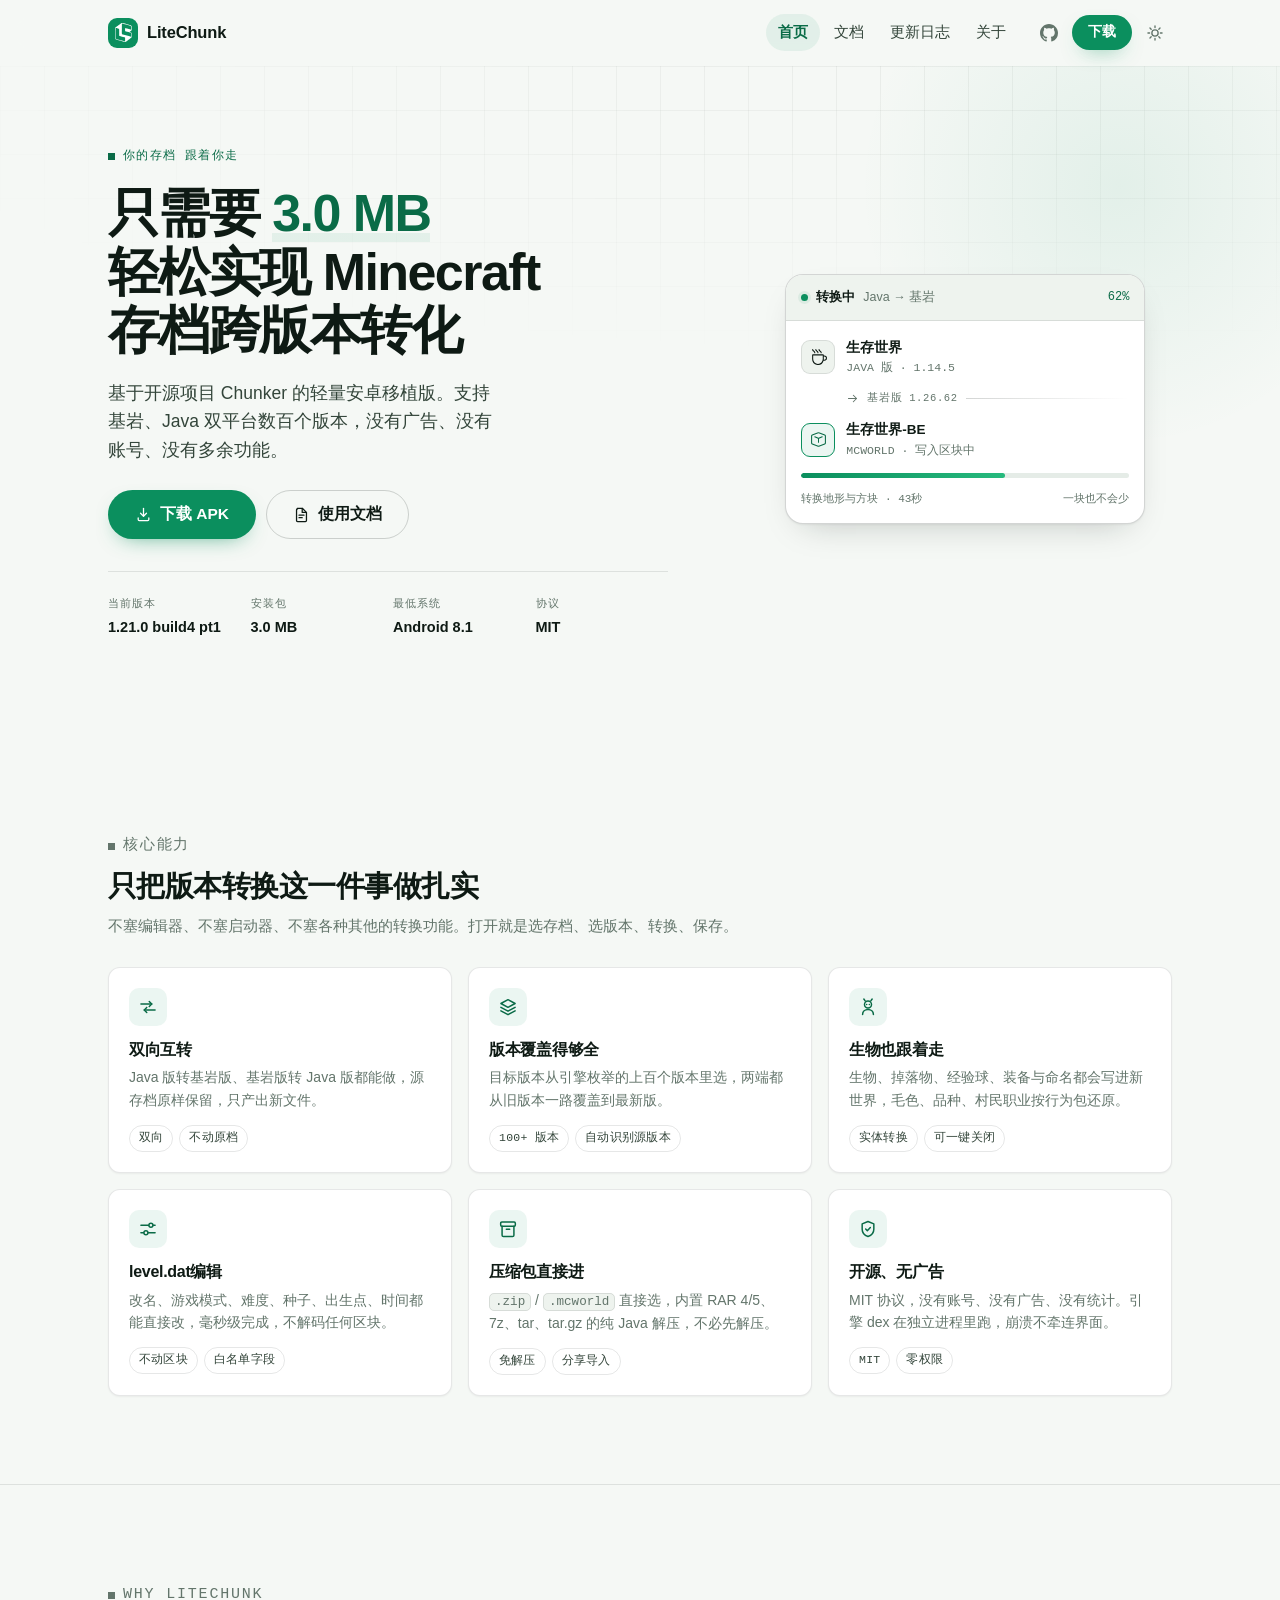
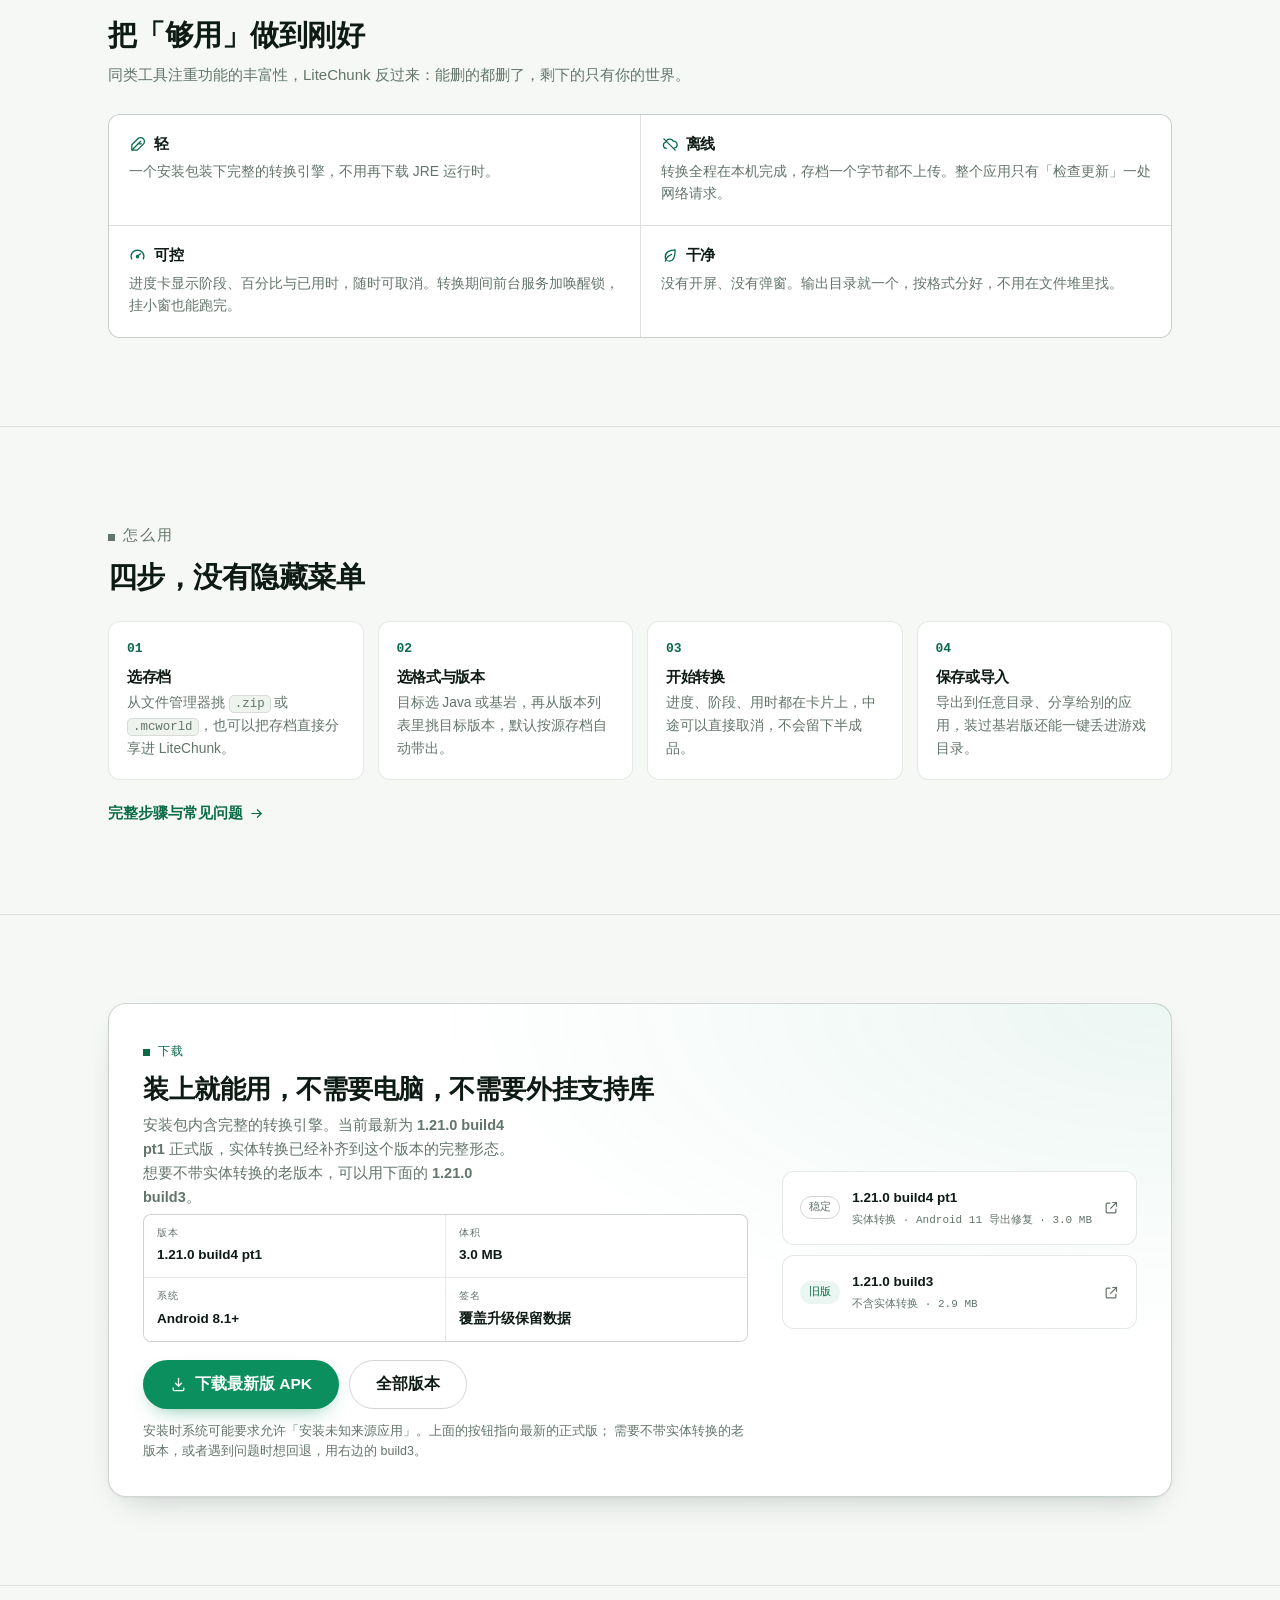
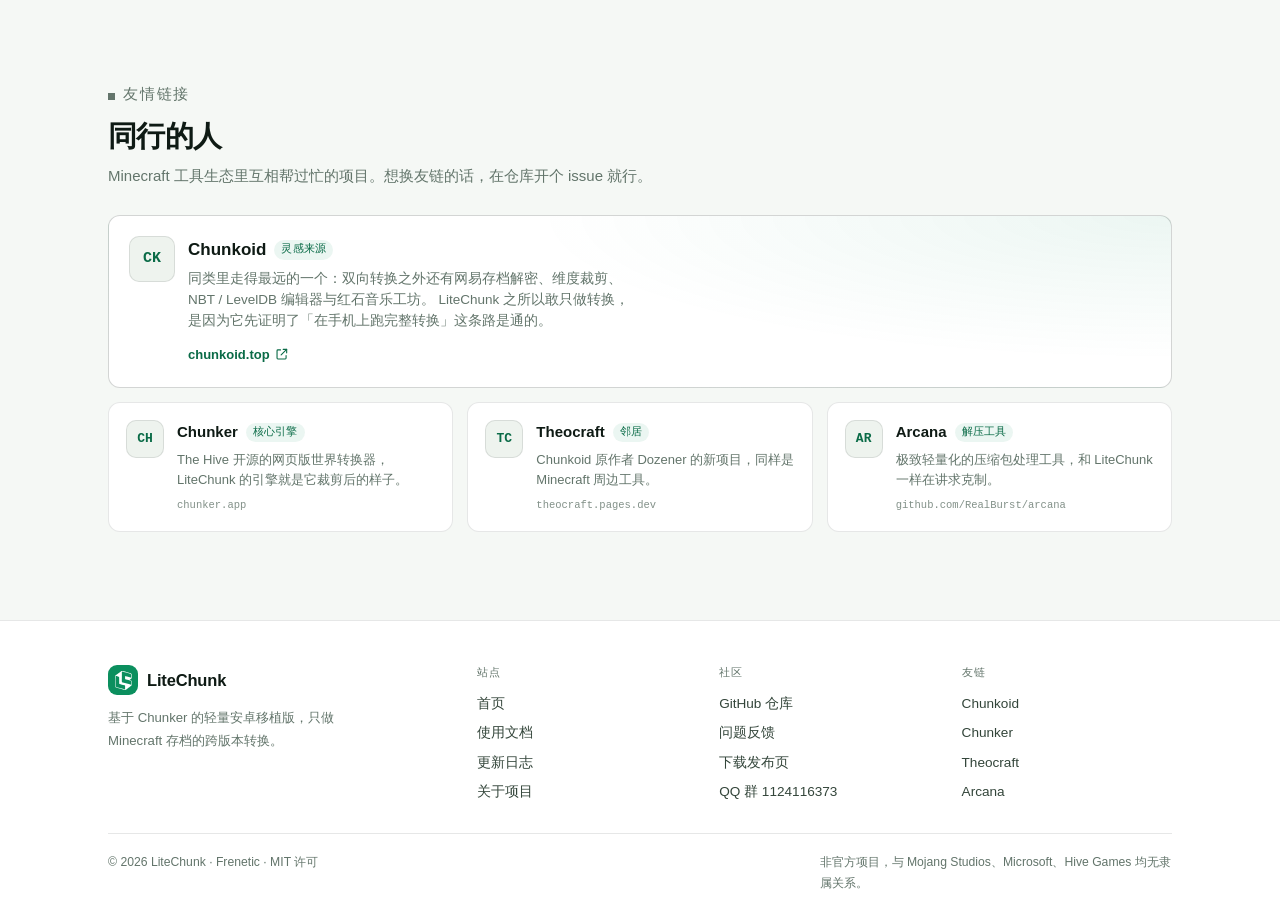
==== website/index.html @ b1c39916 "1.21.0 B4 pt1 更新版本信息，修复 Android 11 导出错误" ====
<!DOCTYPE html>
<html lang="zh-CN" data-theme="light">
<head>
  <meta charset="UTF-8">
  <meta name="viewport" content="width=device-width, initial-scale=1">
  <title>LiteChunk — 轻量的 Minecraft 存档转换器</title>
  <meta name="description"
    content="LiteChunk 是 Minecraft 存档互转工具 Chunker 的轻量安卓移植版：Java 版 ⇄ 基岩版，3.0 MB，离线转换，开源、免费、非官方。">
  <meta name="theme-color" content="#f5f8f5">

  <script>
    (function () {
      try {
        var t = localStorage.getItem('lc-theme');
        if (!t) t = matchMedia('(prefers-color-scheme: dark)').matches ? 'dark' : 'light';
        document.documentElement.setAttribute('data-theme', t);
      } catch (e) { }
    })();
  </script>

  <link rel="icon" type="image/svg+xml" href="favicon.svg">
  <link rel="stylesheet" href="common.css">

  <meta property="og:type" content="website">
  <meta property="og:title" content="LiteChunk — 轻量的 Minecraft 存档转换器">
  <meta property="og:description"
    content="Java 版 ⇄ 基岩版，3.0 MB 的安卓应用，基于开源项目 Chunker，非官方。">
</head>
<body>
  <a class="skip" href="#main">跳到正文</a>

  <svg class="sprite" aria-hidden="true" focusable="false" xmlns="http://www.w3.org/2000/svg">
    <defs>
      <clipPath id="crate-top"><rect x="0" y="0" width="24" height="9.3" /></clipPath>
    </defs>

    <symbol id="i-crate" viewBox="0 0 24 24">
      <path fill="currentColor"
        d="M19.895 11.048a.116.116 0 0 0 .031.201c1.621.579 2.393.66 2.393 2.081v4.011c0 .716-.051.88-.531 1.254c-.877.683-6.185 4.747-6.392 4.913c-.774.62-1.169.556-2.054.339a515 515 0 0 1-9.945-2.577c-1.746-.47-1.701-2.064-1.701-3.203c0-3.945-.015-7.468-.015-11.202c0-1.186.049-1.222.95-1.881c.83-.607 4.296-3.135 6.153-4.499c.553-.406.828-.607 1.618-.406c1.616.41 6.664 1.649 9.382 2.339c2.083.529 2.535.893 2.535 2.326V8.38c0 .465-.007.638-.408.981c-.202.173-1.348 1.14-2.016 1.687m1.624-2.556a.113.113 0 0 0 .141-.112c.001-1.414.011-2.495.011-3.666c0-.622-.35-1.137-1.121-1.343C16.501 2.29 10.486.866 10.191.778c-.197-.059-.322.108-.322.199c-.001 4.294.029 7.832.029 11.854c0 .741.408 1.525 1.292 1.765c3.582.973 6.578 1.655 10.331 2.667a.115.115 0 0 0 .143-.112c.001-.848.014-1.405.014-1.95c0-2.27.279-2.679-1.57-3.194c-2.198-.612-5.306-1.378-5.554-1.441c-.485-.124-.548-.266-.548-.591c0-.122-.011-2.346-.003-2.869c.002-.157.006-.31.157-.397c.134-.077.264-.046.664.053c.448.111 4.598 1.186 6.695 1.73m-7.65 14.735a.114.114 0 0 0 .142-.111c.001-1.185.017-2.484.017-3.352c0-1.475.182-1.334-1.064-1.639c-1.474-.36-4.433-1.146-5.967-1.552c-.355-.094-.459-.424-.459-.998c0-1.726-.006-4.575-.006-6.577c0-1.834.193-1.599-.703-1.832c-.565-.146-2.468-.637-3.313-.828c-.144-.032-.225.085-.225.224c-.003 3.939.053 8.211.053 11.994c0 1.228.439 1.815 1.321 2.051c3.589.963 6.446 1.652 10.204 2.62" />
      <g clip-path="url(#crate-top)">
        <path fill="#ffffff" opacity=".32"
          d="M19.895 11.048a.116.116 0 0 0 .031.201c1.621.579 2.393.66 2.393 2.081v4.011c0 .716-.051.88-.531 1.254c-.877.683-6.185 4.747-6.392 4.913c-.774.62-1.169.556-2.054.339a515 515 0 0 1-9.945-2.577c-1.746-.47-1.701-2.064-1.701-3.203c0-3.945-.015-7.468-.015-11.202c0-1.186.049-1.222.95-1.881c.83-.607 4.296-3.135 6.153-4.499c.553-.406.828-.607 1.618-.406c1.616.41 6.664 1.649 9.382 2.339c2.083.529 2.535.893 2.535 2.326V8.38c0 .465-.007.638-.408.981c-.202.173-1.348 1.14-2.016 1.687m1.624-2.556a.113.113 0 0 0 .141-.112c.001-1.414.011-2.495.011-3.666c0-.622-.35-1.137-1.121-1.343C16.501 2.29 10.486.866 10.191.778c-.197-.059-.322.108-.322.199c-.001 4.294.029 7.832.029 11.854c0 .741.408 1.525 1.292 1.765c3.582.973 6.578 1.655 10.331 2.667a.115.115 0 0 0 .143-.112c.001-.848.014-1.405.014-1.95c0-2.27.279-2.679-1.57-3.194c-2.198-.612-5.306-1.378-5.554-1.441c-.485-.124-.548-.266-.548-.591c0-.122-.011-2.346-.003-2.869c.002-.157.006-.31.157-.397c.134-.077.264-.046.664.053c.448.111 4.598 1.186 6.695 1.73m-7.65 14.735a.114.114 0 0 0 .142-.111c.001-1.185.017-2.484.017-3.352c0-1.475.182-1.334-1.064-1.639c-1.474-.36-4.433-1.146-5.967-1.552c-.355-.094-.459-.424-.459-.998c0-1.726-.006-4.575-.006-6.577c0-1.834.193-1.599-.703-1.832c-.565-.146-2.468-.637-3.313-.828c-.144-.032-.225.085-.225.224c-.003 3.939.053 8.211.053 11.994c0 1.228.439 1.815 1.321 2.051c3.589.963 6.446 1.652 10.204 2.62" />
      </g>
    </symbol>

    <symbol id="i-java" viewBox="0 0 16 16">
      <path fill="currentColor"
        d="M2.5,0a0.5,0.5 0 0,1 0.5,0.5c0,0.47 0.274,0.706 0.8,1.1l0.04,0.03C4.314,1.985 5,2.498 5,3.5a0.5,0.5 0 0,1 -1,0c0,-0.47 -0.274,-0.706 -0.8,-1.1l-0.04,-0.03C2.686,2.015 2,1.502 2,0.5a0.5,0.5 0 0,1 0.5,-0.5m3,0a0.5,0.5 0 0,1 0.5,0.5c0,0.47 0.274,0.706 0.8,1.1l0.04,0.03C7.314,1.985 8,2.498 8,3.5a0.5,0.5 0 0,1 -1,0c0,-0.47 -0.274,-0.706 -0.8,-1.1l-0.04,-0.03C5.686,2.015 5,1.502 5,0.5a0.5,0.5 0 0,1 0.5,-0.5M9,0.5a0.5,0.5 0 0,0 -1,0c0,1.002 0.686,1.515 1.16,1.87l0.04,0.03c0.526,0.394 0.8,0.63 0.8,1.1a0.5,0.5 0 0,0 1,0c0,-1.002 -0.686,-1.515 -1.16,-1.87L9.8,1.6C9.274,1.206 9,0.97 9,0.5M13,6h0.5a2.5,2.5 0 0,1 0,5h-0.707A5.5,5.5 0 0,1 2,9.5V5.891C2,5.4 2.399,5 2.891,5h9.218c0.492,0 0.891,0.399 0.891,0.891zM3,6v3.5a4.5,4.5 0 1,0 9,0V6zm10,1v2.5q0,0.253 -0.022,0.5h0.522a1.5,1.5 0 0,0 0,-3z" />
    </symbol>

    <symbol id="i-cube" viewBox="0 0 16 16">
      <path fill="currentColor"
        d="M4.697,5.04a0.5,0.5 0 0,0 -0.394,0.919L7.5,7.329v3.17a0.5,0.5 0 0,0 1,0V7.33l3.197,-1.37a0.5,0.5 0 1,0 -0.394,-0.92L8,6.456zm4.38,-3.662a3,3 0 0,0 -2.154,0L1.962,3.286A1.5,1.5 0 0,0 1,4.686v6.626a1.5,1.5 0 0,0 0.962,1.4l4.961,1.909a3,3 0 0,0 2.154,0l4.962,-1.909a1.5,1.5 0 0,0 0.961,-1.4V4.686a1.5,1.5 0 0,0 -0.961,-1.4zm-1.795,0.933a2,2 0 0,1 1.436,0l4.962,1.908a0.5,0.5 0 0,1 0.32,0.467v6.626a0.5,0.5 0 0,1 -0.32,0.467l-4.962,1.908a2,2 0 0,1 -1.436,0L2.321,11.78A0.5,0.5 0 0,1 2,11.312V4.686a0.5,0.5 0 0,1 0.32,-0.467z" />
    </symbol>

    <symbol id="i-download" viewBox="0 0 24 24" fill="none" stroke="currentColor" stroke-width="1.8"
      stroke-linecap="round" stroke-linejoin="round">
      <path d="M12 3.5v10.5" />
      <path d="m7.8 10.2 4.2 4.2 4.2-4.2" />
      <path d="M4.5 16.8V19a1.5 1.5 0 0 0 1.5 1.5h12a1.5 1.5 0 0 0 1.5-1.5v-2.2" />
    </symbol>

    <symbol id="i-code" viewBox="0 0 24 24" fill="none" stroke="currentColor" stroke-width="1.8"
      stroke-linecap="round" stroke-linejoin="round">
      <path d="m9 7-5 5 5 5" />
      <path d="m15 7 5 5-5 5" />
    </symbol>

    <symbol id="i-doc" viewBox="0 0 24 24" fill="none" stroke="currentColor" stroke-width="1.8"
      stroke-linecap="round" stroke-linejoin="round">
      <path d="M6 3.5h7.5L19 9v11.5A1.5 1.5 0 0 1 17.5 22h-11A1.5 1.5 0 0 1 5 20.5v-15A1.5 1.5 0 0 1 6.5 4Z" />
      <path d="M13 3.5V9h5.5" />
      <path d="M8.5 13h7M8.5 16.5h4.5" />
    </symbol>

    <symbol id="i-sun" viewBox="0 0 24 24" fill="none" stroke="currentColor" stroke-width="1.8"
      stroke-linecap="round">
      <circle cx="12" cy="12" r="4.2" />
      <path d="M12 2.6v2.2M12 19.2v2.2M2.6 12h2.2M19.2 12h2.2M5.3 5.3l1.6 1.6M17.1 17.1l1.6 1.6M18.7 5.3l-1.6 1.6M6.9 17.1l-1.6 1.6" />
    </symbol>

    <symbol id="i-moon" viewBox="0 0 24 24" fill="none" stroke="currentColor" stroke-width="1.8"
      stroke-linecap="round" stroke-linejoin="round">
      <path d="M20.4 14.3A8.7 8.7 0 1 1 9.6 3.5a6.8 6.8 0 0 0 10.8 10.8Z" />
    </symbol>

    <symbol id="i-menu" viewBox="0 0 24 24" fill="none" stroke="currentColor" stroke-width="1.8"
      stroke-linecap="round">
      <path d="M4 7h16M4 12h16M4 17h16" />
    </symbol>

    <symbol id="i-close" viewBox="0 0 24 24" fill="none" stroke="currentColor" stroke-width="1.8"
      stroke-linecap="round">
      <path d="M6 6l12 12M18 6 6 18" />
    </symbol>

    <symbol id="i-github" viewBox="0 0 16 16">
      <path fill="currentColor"
        d="M8 0C3.58 0 0 3.58 0 8c0 3.54 2.29 6.53 5.47 7.59.4.07.55-.17.55-.38 0-.19-.01-.82-.01-1.49-2.01.37-2.53-.49-2.69-.94-.09-.23-.48-.94-.82-1.13-.28-.15-.68-.52-.01-.53.63-.01 1.08.58 1.23.82.72 1.21 1.87.87 2.33.66.07-.52.28-.87.51-1.07-1.78-.2-3.64-.89-3.64-3.95 0-.87.31-1.59.82-2.15-.08-.2-.36-1.02.08-2.12 0 0 .67-.21 2.2.82.64-.18 1.32-.27 2-.27.68 0 1.36.09 2 .27 1.53-1.04 2.2-.82 2.2-.82.44 1.1.16 1.92.08 2.12.51.56.82 1.27.82 2.15 0 3.07-1.87 3.75-3.65 3.95.29.25.54.73.54 1.48 0 1.07-.01 1.93-.01 2.2 0 .21.15.46.55.38A7.995 7.995 0 0 0 16 8c0-4.42-3.58-8-8-8Z" />
    </symbol>

    <symbol id="i-arrow-right" viewBox="0 0 24 24" fill="none" stroke="currentColor" stroke-width="1.9"
      stroke-linecap="round" stroke-linejoin="round">
      <path d="M4.5 12h14.5" />
      <path d="m13.5 6 6 6-6 6" />
    </symbol>

    <symbol id="i-arrow-up" viewBox="0 0 24 24" fill="none" stroke="currentColor" stroke-width="1.9"
      stroke-linecap="round" stroke-linejoin="round">
      <path d="M12 19.5V4.5" />
      <path d="m5.5 11 6.5-6.5L18.5 11" />
    </symbol>

    <symbol id="i-external" viewBox="0 0 24 24" fill="none" stroke="currentColor" stroke-width="1.9"
      stroke-linecap="round" stroke-linejoin="round">
      <path d="M14 4h6v6" />
      <path d="M20 4 10.5 13.5" />
      <path d="M19 14.5V19a1.5 1.5 0 0 1-1.5 1.5H5A1.5 1.5 0 0 1 3.5 19V6.5A1.5 1.5 0 0 1 5 5h4.5" />
    </symbol>

    <symbol id="i-swap" viewBox="0 0 24 24" fill="none" stroke="currentColor" stroke-width="1.8"
      stroke-linecap="round" stroke-linejoin="round">
      <path d="M3.5 8.5h13" />
      <path d="m13.5 5.5 3 3-3 3" />
      <path d="M20.5 15.5h-13" />
      <path d="m10.5 12.5-3 3 3 3" />
    </symbol>

    <symbol id="i-layers" viewBox="0 0 24 24" fill="none" stroke="currentColor" stroke-width="1.8"
      stroke-linecap="round" stroke-linejoin="round">
      <path d="m12 3.2 8.5 4.6-8.5 4.6-8.5-4.6z" />
      <path d="m3.5 12.4 8.5 4.6 8.5-4.6" />
      <path d="m3.5 16.6 8.5 4.6 8.5-4.6" />
    </symbol>

    <symbol id="i-entity" viewBox="0 0 24 24" fill="none" stroke="currentColor" stroke-width="1.8"
      stroke-linecap="round" stroke-linejoin="round">
      <path d="M8.6 4.6 7 2.4M15.4 4.6 17 2.4" />
      <circle cx="12" cy="9" r="4.2" />
      <path d="M5.5 21c0-3.6 2.9-6 6.5-6s6.5 2.4 6.5 6" />
      <path d="M10.4 9h.01M13.6 9h.01" />
    </symbol>

    <symbol id="i-sliders" viewBox="0 0 24 24" fill="none" stroke="currentColor" stroke-width="1.8"
      stroke-linecap="round" stroke-linejoin="round">
      <path d="M3.5 7.5h9M18.5 7.5h2" />
      <circle cx="15.5" cy="7.5" r="2.4" />
      <path d="M3.5 16.5h3M12.5 16.5h8" />
      <circle cx="9.5" cy="16.5" r="2.4" />
    </symbol>

    <symbol id="i-archive" viewBox="0 0 24 24" fill="none" stroke="currentColor" stroke-width="1.8"
      stroke-linecap="round" stroke-linejoin="round">
      <rect x="3.2" y="3.6" width="17.6" height="5" rx="1.4" />
      <path d="M4.9 8.6v10.8A1.6 1.6 0 0 0 6.5 21h11a1.6 1.6 0 0 0 1.6-1.6V8.6" />
      <path d="M10 12.4h4" />
    </symbol>

    <symbol id="i-shield" viewBox="0 0 24 24" fill="none" stroke="currentColor" stroke-width="1.8"
      stroke-linecap="round" stroke-linejoin="round">
      <path d="M12 3 5 5.9v6.3c0 4.1 3 7.4 7 8.8 4-1.4 7-4.7 7-8.8V5.9z" />
      <path d="m9.2 12 2 2 3.6-3.8" />
    </symbol>

    <symbol id="i-feather" viewBox="0 0 24 24" fill="none" stroke="currentColor" stroke-width="1.8"
      stroke-linecap="round" stroke-linejoin="round">
      <path d="M20.2 3.8a5.4 5.4 0 0 0-7.7 0L4 12.3V20h7.7l8.5-8.5a5.4 5.4 0 0 0 0-7.7Z" />
      <path d="M16.5 7.5 5 19M13 11h4.5" />
    </symbol>

    <symbol id="i-offline" viewBox="0 0 24 24" fill="none" stroke="currentColor" stroke-width="1.8"
      stroke-linecap="round" stroke-linejoin="round">
      <path d="M7.5 17.5A4.5 4.5 0 0 1 7 8.6a5.6 5.6 0 0 1 10.4-1.2A4.2 4.2 0 0 1 18.4 17" />
      <path d="M4 4l16 16" />
    </symbol>

    <symbol id="i-gauge" viewBox="0 0 24 24" fill="none" stroke="currentColor" stroke-width="1.8"
      stroke-linecap="round" stroke-linejoin="round">
      <path d="M3.8 17a9 9 0 1 1 16.4 0" />
      <path d="m12 13 4.2-3.6" />
      <circle cx="12" cy="13.6" r="1.6" />
    </symbol>

    <symbol id="i-leaf" viewBox="0 0 24 24" fill="none" stroke="currentColor" stroke-width="1.8"
      stroke-linecap="round" stroke-linejoin="round">
      <path d="M20 4c-8 0-14 3.4-14 10a6 6 0 0 0 6 6c6.6 0 8-6 8-16Z" />
      <path d="M6 20c1.5-5 5-8 9-9.5" />
    </symbol>
  </svg>

  <!-- ============ 顶栏 ============ -->
  <header class="site-head" id="siteHead">
    <div class="wrap head__in">
      <a class="brand" href="index.html" aria-label="LiteChunk 首页">
        <span class="brand__mark" aria-hidden="true"><svg viewBox="0 0 24 24"><use href="#i-crate"></use></svg></span>
        <span class="brand__name">Lite<b>Chunk</b></span>
      </a>

      <nav class="nav" id="siteNav" aria-label="主导航">
        <a href="index.html" data-nav>首页</a>
        <a href="doc.html" data-nav>文档</a>
        <a href="log.html" data-nav>更新日志</a>
        <a href="about.html" data-nav>关于</a>
        <div class="nav__dl"><a class="btn btn--primary" href="#download">下载 LiteChunk</a></div>
      </nav>

      <div class="head__act">
        <a class="icon-btn head__cta" href="https://github.com/FreneticWind60/LiteChunk" target="_blank"
          rel="noopener" aria-label="GitHub 仓库" title="GitHub 仓库">
          <svg><use href="#i-github"></use></svg>
        </a>
        <a class="btn btn--primary btn--sm head__dl" href="#download">下载</a>
        <button class="icon-btn theme-btn" id="themeBtn" type="button" aria-label="切换主题" aria-pressed="false">
          <svg class="i-sun" aria-hidden="true"><use href="#i-sun"></use></svg>
          <svg class="i-moon" aria-hidden="true"><use href="#i-moon"></use></svg>
        </button>
        <button class="icon-btn menu-btn" id="menuBtn" type="button" aria-label="打开菜单"
          aria-expanded="false" aria-controls="siteNav">
          <svg class="i-menu" aria-hidden="true"><use href="#i-menu"></use></svg>
          <svg class="i-close" aria-hidden="true"><use href="#i-close"></use></svg>
        </button>
      </div>
    </div>
  </header>

  <main id="main">
    <!-- ============ 首屏 ============ -->
    <section class="hero">
      <div class="wrap hero__in">
        <div class="hero__copy">
          <p class="eyebrow">你的存档 跟着你走</p>

          <h1>只需要 <em>3.0 MB</em><br>轻松实现 Minecraft<br>存档跨版本转化</h1>

          <p class="hero__lead">
            基于开源项目 Chunker 的轻量安卓移植版。支持基岩、Java 双平台数百个版本，没有广告、没有账号、没有多余功能。
          </p>

          <div class="hero__cta">
            <a class="btn btn--primary btn--lg" href="#download">
              <svg aria-hidden="true"><use href="#i-download"></use></svg>
              下载 APK
            </a>
            <a class="btn btn--ghost btn--lg" href="doc.html">
              <svg aria-hidden="true"><use href="#i-doc"></use></svg>
              使用文档
            </a>
          </div>

          <dl class="hero__facts">
            <div><dt>当前版本</dt><dd>1.21.0 build4 pt1</dd></div>
            <div><dt>安装包</dt><dd>3.0 MB</dd></div>
            <div><dt>最低系统</dt><dd>Android 8.1</dd></div>
            <div><dt>协议</dt><dd>MIT</dd></div>
          </dl>
        </div>

        <div class="hero__art" aria-hidden="true">
          <div class="demo">
            <div class="demo__bar">
              <span class="demo__dot"></span>
              <b>转换中</b>
              <span>Java → 基岩</span>
              <span class="demo__pct">62%</span>
            </div>

            <div class="demo__body">
              <div class="demo__row">
                <span class="demo__tag"><svg viewBox="0 0 16 16"><use href="#i-java"></use></svg></span>
                <span class="demo__meta">
                  <b>生存世界</b>
                  <small>JAVA 版 · 1.14.5</small>
                </span>
              </div>

              <p class="demo__mid">
                <svg viewBox="0 0 24 24" fill="none" stroke="currentColor" stroke-width="2"
                  stroke-linecap="round"><use href="#i-arrow-right"></use></svg>
                基岩版 1.26.62
              </p>

              <div class="demo__row">
                <span class="demo__tag demo__tag--be"><svg viewBox="0 0 16 16"><use href="#i-cube"></use></svg></span>
                <span class="demo__meta">
                  <b>生存世界-BE</b>
                  <small>MCWORLD · 写入区块中</small>
                </span>
              </div>

              <div class="demo__track"><i></i></div>

              <div class="demo__foot">
                <span>转换地形与方块 · 43秒</span>
                <span>一块也不会少</span>
              </div>
            </div>
          </div>
        </div>
      </div>
    </section>

    <!-- ============ 核心能力 ============ -->
    <section class="section" id="features">
      <div class="wrap">
        <div class="sec-head reveal">
          <p class="eyebrow">核心能力</p>
          <h2>只把版本转换这一件事做扎实</h2>
          <p>不塞编辑器、不塞启动器、不塞各种其他的转换功能。打开就是选存档、选版本、转换、保存。</p>
        </div>

        <div class="grid grid--feats" style="margin-top:28px">
          <article class="feat reveal">
            <span class="feat__icon"><svg aria-hidden="true"><use href="#i-swap"></use></svg></span>
            <h3>双向互转</h3>
            <p>Java 版转基岩版、基岩版转 Java 版都能做，源存档原样保留，只产出新文件。</p>
            <ul class="tags"><li>双向</li><li>不动原档</li></ul>
          </article>

          <article class="feat reveal">
            <span class="feat__icon"><svg aria-hidden="true"><use href="#i-layers"></use></svg></span>
            <h3>版本覆盖得够全</h3>
            <p>目标版本从引擎枚举的上百个版本里选，两端都从旧版本一路覆盖到最新版。</p>
            <ul class="tags"><li>100+ 版本</li><li>自动识别源版本</li></ul>
          </article>

          <article class="feat reveal">
            <span class="feat__icon"><svg aria-hidden="true"><use href="#i-entity"></use></svg></span>
            <h3>生物也跟着走</h3>
            <p>生物、掉落物、经验球、装备与命名都会写进新世界，毛色、品种、村民职业按行为包还原。</p>
            <ul class="tags"><li>实体转换</li><li>可一键关闭</li></ul>
          </article>

          <article class="feat reveal">
            <span class="feat__icon"><svg aria-hidden="true"><use href="#i-sliders"></use></svg></span>
            <h3>level.dat编辑</h3>
            <p>改名、游戏模式、难度、种子、出生点、时间都能直接改，毫秒级完成，不解码任何区块。</p>
            <ul class="tags"><li>不动区块</li><li>白名单字段</li></ul>
          </article>

          <article class="feat reveal">
            <span class="feat__icon"><svg aria-hidden="true"><use href="#i-archive"></use></svg></span>
            <h3>压缩包直接进</h3>
            <p><code>.zip</code> / <code>.mcworld</code> 直接选，内置 RAR 4/5、7z、tar、tar.gz 的纯 Java 解压，不必先解压。</p>
            <ul class="tags"><li>免解压</li><li>分享导入</li></ul>
          </article>

          <article class="feat reveal">
            <span class="feat__icon"><svg aria-hidden="true"><use href="#i-shield"></use></svg></span>
            <h3>开源、无广告</h3>
            <p>MIT 协议，没有账号、没有广告、没有统计。引擎 dex 在独立进程里跑，崩溃不牵连界面。</p>
            <ul class="tags"><li>MIT</li><li>零权限</li></ul>
          </article>
        </div>
      </div>
    </section>

    <!-- ============ 为什么 ============ -->
    <section class="section">
      <div class="wrap">
        <div class="sec-head reveal">
          <p class="eyebrow">why litechunk</p>
          <h2>把「够用」做到刚好</h2>
          <p><a href="https://chunkoid.top">同类工具</a>注重功能的丰富性，LiteChunk 反过来：能删的都删了，剩下的只有你的世界。</p>
        </div>

        <div class="why reveal">
          <div>
            <h3><svg aria-hidden="true"><use href="#i-feather"></use></svg>轻</h3>
            <p>一个安装包装下完整的转换引擎，不用再下载 JRE 运行时。</p>
          </div>
          <div>
            <h3><svg aria-hidden="true"><use href="#i-offline"></use></svg>离线</h3>
            <p>转换全程在本机完成，存档一个字节都不上传。整个应用只有「检查更新」一处网络请求。</p>
          </div>
          <div>
            <h3><svg aria-hidden="true"><use href="#i-gauge"></use></svg>可控</h3>
            <p>进度卡显示阶段、百分比与已用时，随时可取消。转换期间前台服务加唤醒锁，挂小窗也能跑完。</p>
          </div>
          <div>
            <h3><svg aria-hidden="true"><use href="#i-leaf"></use></svg>干净</h3>
            <p>没有开屏、没有弹窗。输出目录就一个，按格式分好，不用在文件堆里找。</p>
          </div>
        </div>
      </div>
    </section>

    <!-- ============ 使用流程 ============ -->
    <section class="section">
      <div class="wrap">
        <div class="sec-head reveal">
          <p class="eyebrow">怎么用</p>
          <h2>四步，没有隐藏菜单</h2>
        </div>

        <div class="steps reveal">
          <div class="step">
            <h3>选存档</h3>
            <p>从文件管理器挑 <code>.zip</code> 或 <code>.mcworld</code>，也可以把存档直接分享进 LiteChunk。</p>
          </div>
          <div class="step">
            <h3>选格式与版本</h3>
            <p>目标选 Java 或基岩，再从版本列表里挑目标版本，默认按源存档自动带出。</p>
          </div>
          <div class="step">
            <h3>开始转换</h3>
            <p>进度、阶段、用时都在卡片上，中途可以直接取消，不会留下半成品。</p>
          </div>
          <div class="step">
            <h3>保存或导入</h3>
            <p>导出到任意目录、分享给别的应用，装过基岩版还能一键丢进游戏目录。</p>
          </div>
        </div>

        <p style="margin-top:20px">
          <a class="link-arrow" href="doc.html">
            完整步骤与常见问题
            <svg aria-hidden="true"><use href="#i-arrow-right"></use></svg>
          </a>
        </p>
      </div>
    </section>

    <!-- ============ 下载 ============ -->
    <section class="section" id="download">
      <div class="wrap">
        <div class="dl reveal">
          <div>
            <p class="eyebrow">下载</p>
            <h2 style="margin-top:10px">装上就能用，不需要电脑，不需要外挂支持库</h2>
            <p class="dl__sub">
              安装包内含完整的转换引擎。当前最新为 <b>1.21.0 build4 pt1</b> 正式版，实体转换已经补齐到这个版本的完整形态。想要不带实体转换的老版本，可以用下面的 <b>1.21.0 build3</b>。
            </p>

            <dl class="dl__meta">
              <div><dt>版本</dt><dd>1.21.0 build4 pt1</dd></div>
              <div><dt>体积</dt><dd>3.0 MB</dd></div>
              <div><dt>系统</dt><dd>Android 8.1+</dd></div>
              <div><dt>签名</dt><dd>覆盖升级保留数据</dd></div>
            </dl>

            <div class="dl__cta" style="margin-top:18px">
              <a class="btn btn--primary btn--lg" href="https://github.com/FreneticWind60/LiteChunk/releases/latest">
                <svg aria-hidden="true"><use href="#i-download"></use></svg>
                下载最新版 APK
              </a>
              <a class="btn btn--ghost btn--lg" href="https://github.com/FreneticWind60/LiteChunk/releases">
                全部版本
              </a>
            </div>

            <p class="dl__note">
              安装时系统可能要求允许「安装未知来源应用」。上面的按钮指向最新的正式版；
              需要不带实体转换的老版本，或者遇到问题时想回退，用右边的 build3。
            </p>
          </div>

          <div class="dl__rel">
            <a class="rel" href="https://github.com/FreneticWind60/LiteChunk/releases/tag/1.21.0-Build4-pt1"
              target="_blank" rel="noopener">
              <span class="rel__chip">稳定</span>
              <span class="rel__body">
                <b>1.21.0 build4 pt1</b>
                <small>实体转换 · Android 11 导出修复 · 3.0 MB</small>
              </span>
              <svg class="rel__go" aria-hidden="true"><use href="#i-external"></use></svg>
            </a>
            <a class="rel" href="https://github.com/FreneticWind60/LiteChunk/releases/tag/1.21.0-Build3"
              target="_blank" rel="noopener">
              <span class="rel__chip rel__chip--pre">旧版</span>
              <span class="rel__body">
                <b>1.21.0 build3</b>
                <small>不含实体转换 · 2.9 MB</small>
              </span>
              <svg class="rel__go" aria-hidden="true"><use href="#i-external"></use></svg>
            </a>
          </div>
          </div>
        </div>
      </div>
    </section>

    <!-- ============ 友情链接 ============ -->
    <section class="section" id="links">
      <div class="wrap">
        <div class="sec-head reveal">
          <p class="eyebrow">友情链接</p>
          <h2>同行的人</h2>
          <p>Minecraft 工具生态里互相帮过忙的项目。想换友链的话，在仓库开个 issue 就行。</p>
        </div>

        <div class="links">
          <a class="link-card link-card--featured reveal" href="https://chunkoid.top/" target="_blank" rel="noopener">
            <span class="link-card__badge">CK</span>
            <span class="link-card__body">
              <span class="link-card__title">
                <b>Chunkoid</b>
                <span class="link-card__tag">灵感来源</span>
              </span>
              <span class="link-card__desc">
                同类里走得最远的一个：双向转换之外还有网易存档解密、维度裁剪、NBT / LevelDB 编辑器与红石音乐工坊。
                LiteChunk 之所以敢只做转换，是因为它先证明了「在手机上跑完整转换」这条路是通的。
              </span>
              <span class="link-card__go">chunkoid.top<svg aria-hidden="true"><use href="#i-external"></use></svg></span>
            </span>
          </a>

          <a class="link-card reveal" href="https://chunker.app/" target="_blank" rel="noopener">
            <span class="link-card__badge">CH</span>
            <span class="link-card__body">
              <span class="link-card__title"><b>Chunker</b><span class="link-card__tag">核心引擎</span></span>
              <span class="link-card__desc">The Hive 开源的网页版世界转换器，LiteChunk 的引擎就是它裁剪后的样子。</span>
              <span class="link-card__host">chunker.app</span>
            </span>
          </a>

          <a class="link-card reveal" href="https://theocraft.pages.dev/" target="_blank" rel="noopener">
            <span class="link-card__badge">TC</span>
            <span class="link-card__body">
              <span class="link-card__title"><b>Theocraft</b><span class="link-card__tag">邻居</span></span>
              <span class="link-card__desc">Chunkoid 原作者 Dozener 的新项目，同样是 Minecraft 周边工具。</span>
              <span class="link-card__host">theocraft.pages.dev</span>
            </span>
          </a>

          <a class="link-card reveal" href="https://github.com/RealBurst/arcana" target="_blank" rel="noopener">
            <span class="link-card__badge">AR</span>
            <span class="link-card__body">
              <span class="link-card__title"><b>Arcana</b><span class="link-card__tag">解压工具</span></span>
              <span class="link-card__desc">极致轻量化的压缩包处理工具，和 LiteChunk 一样在讲求克制。</span>
              <span class="link-card__host">github.com/RealBurst/arcana</span>
            </span>
          </a>
        </div>
      </div>
    </section>
  </main>

  <!-- ============ 页脚 ============ -->
  <footer class="site-foot">
    <div class="wrap">
      <div class="foot__grid">
        <div>
          <div class="foot__brand">
            <span class="brand__mark" aria-hidden="true"><svg viewBox="0 0 24 24"><use href="#i-crate"></use></svg></span>
            <span class="brand__name">Lite<b>Chunk</b></span>
          </div>
          <p class="foot__desc">
            基于 Chunker 的轻量安卓移植版，只做 Minecraft 存档的跨版本转换。
          </p>
        </div>

        <div>
          <div class="foot__title">站点</div>
          <nav class="foot__links" aria-label="站点导航">
            <a href="index.html">首页</a>
            <a href="doc.html">使用文档</a>
            <a href="log.html">更新日志</a>
            <a href="about.html">关于项目</a>
          </nav>
        </div>

        <div>
          <div class="foot__title">社区</div>
          <nav class="foot__links" aria-label="社区链接">
            <a href="https://github.com/FreneticWind60/LiteChunk" target="_blank" rel="noopener">GitHub 仓库</a>
            <a href="https://github.com/FreneticWind60/LiteChunk/issues" target="_blank" rel="noopener">问题反馈</a>
            <a href="https://github.com/FreneticWind60/LiteChunk/releases" target="_blank" rel="noopener">下载发布页</a>
            <a href="about.html#community">QQ 群 1124116373</a>
          </nav>
        </div>

        <div>
          <div class="foot__title">友链</div>
          <nav class="foot__links" aria-label="友情链接">
            <a href="https://chunkoid.top/" target="_blank" rel="noopener">Chunkoid</a>
            <a href="https://chunker.app/" target="_blank" rel="noopener">Chunker</a>
            <a href="https://theocraft.pages.dev/" target="_blank" rel="noopener">Theocraft</a>
            <a href="https://github.com/RealBurst/arcana/" target="_blank" rel="noopener">Arcana</a>
          </nav>
        </div>
      </div>

      <div class="foot__bottom">
        <span>© <span data-year>2026</span> LiteChunk · Frenetic · MIT 许可</span>
        <span class="dis">非官方项目，与 Mojang Studios、Microsoft、Hive Games 均无隶属关系。</span>
      </div>
    </div>
  </footer>

  <button class="to-top" id="toTop" type="button" aria-label="回到顶部">
    <svg aria-hidden="true"><use href="#i-arrow-up"></use></svg>
  </button>
  <div class="toast" id="toast" role="status" aria-live="polite"></div>

  <script src="common.js" defer></script>
</body>
</html>
---- website/common.css ----
/* ============================================================
   LiteChunk 官网 · 公共样式
   纯手写 CSS，无框架、无外链字体，深色为默认（跟随系统）
   ============================================================ */

/* ---------------- 设计令牌 ---------------- */
:root {
  color-scheme: light;

  --page: #f5f8f5;
  --surface: #ffffff;
  --surface-2: #eef3ee;
  --surface-3: #e5ece7;
  --ink: #0e1a14;
  --ink-2: #33453a;
  --muted: #63756b;
  --line: rgba(14, 26, 20, .10);
  --line-2: rgba(14, 26, 20, .18);

  --accent: #0b8f5e;
  --accent-soft: #3ddc97;
  --accent-ink: #0a6b47;
  --accent-wash: rgba(11, 143, 94, .08);
  --on-accent: #ffffff;

  --warn: #9a5b00;
  --warn-wash: rgba(180, 110, 0, .10);

  --shadow-1: 0 1px 2px rgba(14, 26, 20, .05);
  --shadow-2: 0 1px 2px rgba(14, 26, 20, .05), 0 14px 34px -18px rgba(14, 26, 20, .28);

  --wrap: 1120px;
  --head-h: 62px;
  --r-sm: 8px;
  --r-md: 12px;
  --r-lg: 18px;

  --sans: -apple-system, BlinkMacSystemFont, "Segoe UI", "Noto Sans SC",
    "PingFang SC", "Hiragino Sans GB", "Microsoft YaHei", sans-serif;
  --mono: ui-monospace, SFMono-Regular, "JetBrains Mono", "Cascadia Mono",
    Consolas, "Liberation Mono", monospace;
}

[data-theme="dark"] {
  color-scheme: dark;

  --page: #080c0a;
  --surface: #0e1613;
  --surface-2: #131e19;
  --surface-3: #182620;
  --ink: #e8f2ec;
  --ink-2: #c2d2c8;
  --muted: #899b91;
  --line: rgba(232, 242, 236, .10);
  --line-2: rgba(232, 242, 236, .20);

  --accent: #3ddc97;
  --accent-soft: #6ee7b7;
  --accent-ink: #8ff0c0;
  --accent-wash: rgba(61, 220, 151, .09);
  --on-accent: #06120c;

  --warn: #e8b464;
  --warn-wash: rgba(232, 180, 100, .10);

  --shadow-1: 0 1px 0 rgba(255, 255, 255, .03);
  --shadow-2: 0 18px 44px -26px rgba(0, 0, 0, .9);
}

/* ---------------- 基础 ---------------- */
*, *::before, *::after { box-sizing: border-box; }

html {
  scroll-behavior: smooth;
  scroll-padding-top: calc(var(--head-h) + 18px);
  -webkit-text-size-adjust: 100%;
}

body {
  margin: 0;
  background: var(--page);
  color: var(--ink);
  font-family: var(--sans);
  font-size: 16px;
  line-height: 1.65;
  -webkit-font-smoothing: antialiased;
  text-rendering: optimizeLegibility;
}

img, svg { display: block; max-width: 100%; }
a { color: inherit; text-decoration: none; }
button { font: inherit; color: inherit; }

h1, h2, h3, h4 {
  margin: 0;
  line-height: 1.22;
  letter-spacing: -.018em;
  font-weight: 700;
  text-wrap: balance;
}

p { margin: 0; }
ul, ol { margin: 0; padding: 0; list-style: none; }

::selection { background: var(--accent); color: var(--on-accent); }

:focus-visible {
  outline: 2px solid var(--accent);
  outline-offset: 3px;
  border-radius: 4px;
}

.sprite { position: absolute; width: 0; height: 0; overflow: hidden; }

.skip {
  position: absolute;
  left: -9999px;
  top: 8px;
  z-index: 200;
  padding: 10px 16px;
  background: var(--accent);
  color: var(--on-accent);
  border-radius: var(--r-sm);
  font-weight: 600;
}
.skip:focus { left: 12px; }

/* ---------------- 布局 ---------------- */
.wrap {
  width: 100%;
  max-width: var(--wrap);
  margin-inline: auto;
  padding-inline: 20px;
}

.section { padding-block: clamp(52px, 8vw, 88px); }
.section--tight { padding-block: clamp(34px, 5vw, 52px); }
.section + .section { border-top: 1px solid var(--line); }

/* 章节标题 */
.sec-head { max-width: 640px; }
.sec-head__row {
  display: flex;
  align-items: flex-end;
  justify-content: space-between;
  gap: 20px;
  flex-wrap: wrap;
}
.sec-head h2 { font-size: clamp(22px, 3.6vw, 29px); margin-top: 10px; }
.sec-head p { margin-top: 10px; color: var(--muted); font-size: 15px; }

.eyebrow {
  display: inline-flex;
  align-items: center;
  gap: 8px;
  font-family: var(--mono);
  font-size: 11.5px;
  letter-spacing: .12em;
  text-transform: uppercase;
  color: var(--accent-ink);
}
.eyebrow::before {
  content: "";
  width: 7px;
  height: 7px;
  background: currentColor;
}

/* ---------------- 按钮 ---------------- */
.btn {
  display: inline-flex;
  align-items: center;
  justify-content: center;
  gap: 8px;
  padding: 11px 20px;
  border: 1px solid transparent;
  border-radius: 999px;
  background: var(--surface-2);
  color: var(--ink);
  font-size: 14.5px;
  font-weight: 650;
  line-height: 1.2;
  cursor: pointer;
  transition: background .18s, border-color .18s, transform .18s, box-shadow .18s;
  white-space: nowrap;
}
.btn svg { width: 17px; height: 17px; flex: none; }
.btn:hover { transform: translateY(-1px); }
.btn:active { transform: translateY(0); }

.btn--primary {
  background: var(--accent);
  color: var(--on-accent);
  box-shadow: 0 8px 22px -12px rgba(11, 143, 94, .8);
}
.btn--primary:hover { background: var(--accent-ink); }
[data-theme="dark"] .btn--primary:hover { background: var(--accent-soft); }

.btn--ghost {
  background: transparent;
  border-color: var(--line-2);
  color: var(--ink);
}
.btn--ghost:hover { background: var(--surface-2); border-color: var(--accent); }

.btn--sm { padding: 8px 15px; font-size: 13.5px; }
.btn--lg { padding: 14px 26px; font-size: 15.5px; }

.link-arrow {
  display: inline-flex;
  align-items: center;
  gap: 6px;
  color: var(--accent-ink);
  font-weight: 650;
  font-size: 14.5px;
}
.link-arrow svg { width: 15px; height: 15px; transition: transform .18s; }
.link-arrow:hover svg { transform: translateX(3px); }

/* ---------------- 顶栏 ---------------- */
.site-head {
  position: sticky;
  top: 0;
  z-index: 60;
  height: var(--head-h);
  background: var(--page);
  border-bottom: 1px solid transparent;
  transition: border-color .2s, background .2s, box-shadow .2s;
}
/* 半透明只在支持 backdrop-filter 时才开，避免老浏览器糊成一片 */
@supports (backdrop-filter: blur(10px)) {
  .site-head {
    background: color-mix(in srgb, var(--page) 86%, transparent);
    backdrop-filter: blur(14px) saturate(1.3);
  }
}
.site-head.is-stuck {
  border-bottom-color: var(--line);
  box-shadow: 0 10px 30px -24px rgba(0, 0, 0, .7);
}

.head__in {
  height: 100%;
  display: flex;
  align-items: center;
  gap: 14px;
}

.brand { display: inline-flex; align-items: center; gap: 9px; margin-right: auto; }
.brand__mark {
  display: grid;
  place-items: center;
  width: 30px;
  height: 30px;
  border-radius: 9px;
  background: var(--accent);
  color: var(--on-accent);
  flex: none;
}
.brand__mark svg { width: 19px; height: 19px; }
.brand__name { font-size: 16.5px; font-weight: 600; letter-spacing: -.01em; }
.brand__name b { font-weight: 750; }

.nav { display: flex; align-items: center; gap: 2px; }
.nav > a {
  padding: 7px 12px;
  border-radius: 999px;
  font-size: 14.5px;
  color: var(--ink-2);
  transition: color .16s, background .16s;
}
.nav > a:hover { color: var(--ink); background: var(--surface-2); }
.nav > a[aria-current="page"] { color: var(--accent-ink); background: var(--accent-wash); font-weight: 650; }

.nav__dl { display: none; }
.nav__dl .btn { width: 100%; margin-top: 6px; }

.head__act { display: flex; align-items: center; gap: 6px; }

.icon-btn {
  display: grid;
  place-items: center;
  width: 34px;
  height: 34px;
  padding: 0;
  border: 1px solid transparent;
  border-radius: 10px;
  background: transparent;
  color: var(--muted);
  cursor: pointer;
  transition: color .16s, background .16s, border-color .16s;
}
.icon-btn:hover { color: var(--ink); background: var(--surface-2); border-color: var(--line); }
.icon-btn svg { width: 18px; height: 18px; }

.theme-btn .i-moon { display: none; }
[data-theme="dark"] .theme-btn .i-sun { display: none; }
[data-theme="dark"] .theme-btn .i-moon { display: block; }

.menu-btn { display: none; }
.menu-btn .i-close { display: none; }
.menu-btn[aria-expanded="true"] .i-menu { display: none; }
.menu-btn[aria-expanded="true"] .i-close { display: block; }

.head__cta { display: none; }

/* ---------------- 首屏 ---------------- */
.hero { position: relative; overflow: clip; }
.hero::before {
  /* 网格底纹：纯 CSS，不请求图片 */
  content: "";
  position: absolute;
  inset: 0 0 auto;
  height: 520px;
  background-image:
    linear-gradient(var(--line) 1px, transparent 1px),
    linear-gradient(90deg, var(--line) 1px, transparent 1px);
  background-size: 44px 44px;
  mask-image: radial-gradient(120% 80% at 70% 0%, #000 0%, transparent 72%);
  -webkit-mask-image: radial-gradient(120% 80% at 70% 0%, #000 0%, transparent 72%);
  opacity: .55;
  pointer-events: none;
}
.hero::after {
  content: "";
  position: absolute;
  top: -160px;
  right: -120px;
  width: 560px;
  height: 560px;
  border-radius: 50%;
  background: radial-gradient(circle, var(--accent-wash), transparent 66%);
  pointer-events: none;
}

.hero__in {
  position: relative;
  display: grid;
  gap: 44px;
  padding-block: clamp(36px, 7vw, 76px) clamp(44px, 7vw, 80px);
}

.hero__copy { max-width: 560px; }

.hero h1 {
  margin-top: 16px;
  font-size: clamp(31px, 6.6vw, 52px);
  letter-spacing: -.03em;
  line-height: 1.12;
}
.hero h1 em {
  font-style: normal;
  color: var(--accent-ink);
  /* 模拟荧光笔：一条像素块下划线 */
  background-image: linear-gradient(transparent 84%, var(--accent-wash) 84%);
}
.hero__lead {
  margin-top: 20px;
  max-width: 40ch;
  font-size: clamp(15px, 2.6vw, 17.5px);
  line-height: 1.62;
  color: var(--ink-2);
}
.hero__lead strong { color: var(--ink); font-weight: 650; }

.hero__cta {
  display: flex;
  flex-wrap: wrap;
  gap: 10px;
  margin-top: 26px;
}

.hero__facts {
  display: grid;
  grid-template-columns: repeat(2, minmax(0, 1fr));
  gap: 16px 10px;
  margin-top: 32px;
  padding-top: 24px;
  border-top: 1px solid var(--line);
}
.hero__facts div { display: flex; flex-direction: column; gap: 3px; }
.hero__facts dt {
  font-family: var(--mono);
  font-size: 10.5px;
  letter-spacing: .1em;
  text-transform: uppercase;
  color: var(--muted);
}
.hero__facts dd { margin: 0; font-size: 14.5px; font-weight: 650; }

/* ---- 首屏右侧：转换进度示意（纯 CSS，不是截图） ---- */
.hero__art {
  position: relative;
  display: grid;
  place-items: center;
  min-height: 300px;
}

.demo {
  position: relative;
  z-index: 1;
  width: 100%;
  max-width: 360px;
  border: 1px solid var(--line-2);
  border-radius: var(--r-lg);
  background: var(--surface);
  box-shadow: var(--shadow-2);
  overflow: hidden;
}
.demo__bar {
  display: flex;
  align-items: center;
  gap: 8px;
  padding: 12px 15px;
  border-bottom: 1px solid var(--line);
  background: var(--surface-2);
  font-size: 12.5px;
  color: var(--muted);
}
.demo__dot {
  width: 7px;
  height: 7px;
  border-radius: 50%;
  background: var(--accent);
  box-shadow: 0 0 0 3px var(--accent-wash);
}
.demo__bar b { color: var(--ink); font-weight: 650; }
.demo__pct { margin-left: auto; font-family: var(--mono); font-size: 12px; color: var(--accent-ink); }

.demo__body { padding: 16px 15px 15px; display: grid; gap: 12px; }

.demo__row { display: flex; align-items: center; gap: 11px; }
.demo__tag {
  display: grid;
  place-items: center;
  width: 34px;
  height: 34px;
  border-radius: 9px;
  border: 1px solid var(--line);
  background: var(--surface-2);
  flex: none;
}
.demo__tag svg { width: 17px; height: 17px; }
.demo__tag--be { background: var(--accent-wash); border-color: var(--accent); color: var(--accent-ink); }
.demo__meta { min-width: 0; }
.demo__meta b { display: block; font-size: 13.5px; font-weight: 650; }
.demo__meta small { display: block; font-size: 11.5px; color: var(--muted); font-family: var(--mono); }

.demo__mid {
  display: flex;
  align-items: center;
  gap: 8px;
  padding-left: 45px;
  color: var(--muted);
  font-family: var(--mono);
  font-size: 10.5px;
  letter-spacing: .06em;
  text-transform: uppercase;
}
.demo__mid::after {
  content: "";
  flex: 1;
  height: 1px;
  background: linear-gradient(90deg, var(--line-2), transparent);
}
.demo__mid svg { width: 13px; height: 13px; }

.demo__track {
  height: 5px;
  border-radius: 999px;
  background: var(--surface-3);
  overflow: hidden;
}
.demo__track i {
  display: block;
  height: 100%;
  width: 62%;
  border-radius: 999px;
  background: linear-gradient(90deg, var(--accent), var(--accent-soft));
  /* 缓慢流动的高光，克制一点 */
  background-size: 180% 100%;
  animation: flow 3.4s linear infinite;
}
@keyframes flow {
  0% { background-position: 0% 0; }
  100% { background-position: 180% 0; }
}

.demo__foot {
  display: flex;
  justify-content: space-between;
  font-family: var(--mono);
  font-size: 11px;
  color: var(--muted);
}

/* ---------------- 卡片与网格 ---------------- */
.grid { display: grid; gap: 14px; }

.feat {
  position: relative;
  padding: 20px;
  border: 1px solid var(--line);
  border-radius: var(--r-md);
  background: var(--surface);
  box-shadow: var(--shadow-1);
  transition: border-color .18s, transform .18s, box-shadow .18s;
  overflow: hidden;
}
.feat::before {
  /* 顶部一像素的强调条，悬停才亮 */
  content: "";
  position: absolute;
  inset: 0 0 auto;
  height: 2px;
  background: linear-gradient(90deg, var(--accent), transparent 70%);
  opacity: 0;
  transition: opacity .2s;
}
.feat:hover { transform: translateY(-2px); border-color: var(--line-2); box-shadow: var(--shadow-2); }
.feat:hover::before { opacity: 1; }

.feat__icon {
  display: grid;
  place-items: center;
  width: 38px;
  height: 38px;
  border-radius: 10px;
  background: var(--accent-wash);
  color: var(--accent-ink);
  margin-bottom: 14px;
}
.feat__icon svg { width: 20px; height: 20px; }

.feat h3 { font-size: 16px; }
.feat p { margin-top: 7px; font-size: 14px; color: var(--muted); line-height: 1.6; }

.tags { display: flex; flex-wrap: wrap; gap: 6px; margin-top: 14px; }
.tags li {
  padding: 3px 9px;
  border: 1px solid var(--line);
  border-radius: 999px;
  font-size: 11.5px;
  color: var(--ink-2);
  font-family: var(--mono);
  letter-spacing: .02em;
}

/* 四格理由 */
.why {
  display: grid;
  gap: 1px;
  background: var(--line);
  border: 1px solid var(--line);
  border-radius: var(--r-md);
  overflow: hidden;
  margin-top: 26px;
}
.why > div { background: var(--surface); padding: 20px; }
.why h3 { font-size: 15px; display: flex; align-items: center; gap: 8px; }
.why h3 svg { width: 17px; height: 17px; color: var(--accent-ink); flex: none; }
.why p { margin-top: 8px; font-size: 13.8px; color: var(--muted); line-height: 1.6; }

/* 步骤 */
.steps {
  display: grid;
  gap: 14px;
  margin-top: 26px;
  counter-reset: step;
}
.step {
  position: relative;
  padding: 20px 20px 20px 58px;
  border: 1px solid var(--line);
  border-radius: var(--r-md);
  background: var(--surface);
}
.step::before {
  counter-increment: step;
  content: "0" counter(step);
  position: absolute;
  left: 18px;
  top: 20px;
  font-family: var(--mono);
  font-size: 13px;
  font-weight: 700;
  color: var(--accent-ink);
}
.step h3 { font-size: 15px; }
.step p { margin-top: 6px; font-size: 13.8px; color: var(--muted); }

/* ---------------- 下载 ---------------- */
.dl {
  display: grid;
  gap: 26px;
  padding: clamp(22px, 4vw, 34px);
  border: 1px solid var(--line-2);
  border-radius: var(--r-lg);
  background:
    radial-gradient(120% 120% at 100% 0%, var(--accent-wash), transparent 58%),
    var(--surface);
  box-shadow: var(--shadow-2);
}
.dl h2 { font-size: clamp(21px, 3.4vw, 26px); }
.dl__sub { margin-top: 8px; color: var(--muted); font-size: 14.5px; max-width: 46ch; }

.dl__meta {
  display: grid;
  grid-template-columns: repeat(2, minmax(0, 1fr));
  gap: 1px;
  margin-top: 4px;
  background: var(--line);
  border: 1px solid var(--line);
  border-radius: var(--r-sm);
  overflow: hidden;
}
.dl__meta div { background: var(--surface); padding: 11px 13px; }
.dl__meta dt { font-family: var(--mono); font-size: 10px; letter-spacing: .1em; text-transform: uppercase; color: var(--muted); }
.dl__meta dd { margin: 2px 0 0; font-size: 13.5px; font-weight: 650; }

/* 版本速览：下载区右侧那两行 */
.dl__rel { display: grid; gap: 10px; }
.rel {
  display: grid;
  grid-template-columns: auto minmax(0, 1fr) auto;
  align-items: center;
  gap: 12px;
  min-width: 304px;
  padding: 15px 17px;
  border: 1px solid var(--line);
  border-radius: var(--r-md);
  background: var(--surface);
  transition: border-color .18s, transform .18s, box-shadow .18s;
}
.rel:hover { border-color: var(--accent); transform: translateY(-1px); box-shadow: var(--shadow-2); }
.rel__chip {
  padding: 2px 8px;
  border: 1px solid var(--line-2);
  border-radius: 999px;
  font-family: var(--mono);
  font-size: 10.5px;
  color: var(--muted);
  white-space: nowrap;
}
.rel__chip--pre { background: var(--accent-wash); border-color: transparent; color: var(--accent-ink); }
.rel__body b { display: block; font-size: 13.5px; }
.rel__body small {
  display: block;
  margin-top: 2px;
  font-family: var(--mono);
  font-size: 11px;
  color: var(--muted);
}
.rel__go { width: 15px; height: 15px; color: var(--muted); }

.dl__cta { display: flex; flex-wrap: wrap; gap: 10px; }
.dl__note { margin-top: 12px; font-size: 12.5px; color: var(--muted); line-height: 1.65; }

/* ---------------- 友链 ---------------- */
.links { display: grid; gap: 14px; margin-top: 26px; }

.link-card {
  display: flex;
  gap: 13px;
  padding: 17px;
  border: 1px solid var(--line);
  border-radius: var(--r-md);
  background: var(--surface);
  transition: border-color .18s, transform .18s, box-shadow .18s;
}
.link-card:hover { border-color: var(--accent); transform: translateY(-2px); box-shadow: var(--shadow-2); }

.link-card__badge {
  display: grid;
  place-items: center;
  width: 38px;
  height: 38px;
  flex: none;
  border-radius: 10px;
  background: var(--surface-2);
  border: 1px solid var(--line);
  font-family: var(--mono);
  font-size: 13px;
  font-weight: 700;
  color: var(--accent-ink);
  text-transform: uppercase;
}
.link-card__body { min-width: 0; }
.link-card__title { display: flex; align-items: center; gap: 8px; flex-wrap: wrap; }
.link-card__title b { font-size: 15px; }
.link-card__tag {
  padding: 1px 7px;
  border-radius: 999px;
  background: var(--accent-wash);
  color: var(--accent-ink);
  font-size: 10.5px;
  font-family: var(--mono);
  letter-spacing: .02em;
}
.link-card p, .link-card__desc { margin-top: 5px; font-size: 13px; color: var(--muted); line-height: 1.55; }
.link-card__desc { display: block; }
.link-card__host {
  display: block;
  margin-top: 7px;
  font-family: var(--mono);
  font-size: 10.5px;
  color: var(--muted);
  opacity: .8;
}

/* 置顶的友链：整行，绿色底 */
.link-card--featured {
  grid-column: 1 / -1;
  align-items: flex-start;
  padding: 20px;
  background:
    radial-gradient(100% 140% at 100% 0%, var(--accent-wash), transparent 60%),
    var(--surface);
  border-color: var(--line-2);
}
.link-card--featured .link-card__badge { width: 46px; height: 46px; font-size: 15px; }
.link-card--featured .link-card__body { flex: 1; }
.link-card--featured .link-card__title b { font-size: 17px; }
.link-card--featured p, .link-card--featured .link-card__desc { font-size: 13.5px; max-width: 60ch; }
.link-card__go {
  display: inline-flex;
  align-items: center;
  gap: 5px;
  margin-top: 12px;
  font-size: 13px;
  font-weight: 650;
  color: var(--accent-ink);
  white-space: nowrap;
}
.link-card__go svg { width: 14px; height: 14px; }

/* ---------------- 内页标题 ---------------- */
.page-head {
  position: relative;
  padding-block: clamp(36px, 6vw, 60px) clamp(26px, 4vw, 38px);
  border-bottom: 1px solid var(--line);
  overflow: clip;
}
.page-head::before {
  content: "";
  position: absolute;
  inset: 0;
  background-image:
    linear-gradient(var(--line) 1px, transparent 1px),
    linear-gradient(90deg, var(--line) 1px, transparent 1px);
  background-size: 44px 44px;
  mask-image: linear-gradient(#000, transparent 78%);
  -webkit-mask-image: linear-gradient(#000, transparent 78%);
  opacity: .45;
  pointer-events: none;
}
.page-head > .wrap { position: relative; }
.page-head h1 {
  margin-top: 12px;
  font-size: clamp(27px, 5vw, 39px);
  letter-spacing: -.025em;
}
.page-head p { margin-top: 12px; max-width: 56ch; color: var(--muted); font-size: 15px; }

/* ---------------- 文档页 ---------------- */
.doc {
  display: grid;
  gap: 30px;
  padding-block: clamp(30px, 5vw, 48px) clamp(50px, 7vw, 80px);
  align-items: start;
}

.doc__toc {
  display: none;
  padding: 16px;
  border: 1px solid var(--line);
  border-radius: var(--r-md);
  background: var(--surface);
}
.doc__toc h2 {
  font-size: 11px;
  font-family: var(--mono);
  letter-spacing: .12em;
  text-transform: uppercase;
  color: var(--muted);
  margin-bottom: 10px;
}
.doc__toc ol { display: grid; gap: 1px; }
.doc__toc a {
  display: block;
  padding: 6px 9px;
  border-radius: 6px;
  font-size: 13.5px;
  color: var(--muted);
  border-left: 2px solid transparent;
}
.doc__toc a:hover { color: var(--ink); background: var(--surface-2); }
.doc__toc a.is-active { color: var(--accent-ink); border-left-color: var(--accent); background: var(--accent-wash); }

.doc__body { min-width: 0; display: grid; gap: 34px; }
.doc__body section { scroll-margin-top: calc(var(--head-h) + 16px); }
.doc__body h2 {
  display: flex;
  align-items: center;
  gap: 10px;
  font-size: clamp(19px, 3vw, 22px);
}
.doc__body h2::before {
  content: "";
  width: 5px;
  height: 20px;
  border-radius: 1px;
  background: var(--accent);
  flex: none;
}
.doc__body h3 { margin-top: 22px; font-size: 15.5px; }
.doc__body p { margin-top: 10px; color: var(--ink-2); font-size: 14.7px; line-height: 1.72; }
.doc__body p.note {
  margin-top: 14px;
  padding: 12px 14px;
  border-left: 2px solid var(--accent);
  border-radius: 0 var(--r-sm) var(--r-sm) 0;
  background: var(--accent-wash);
  font-size: 13.8px;
  color: var(--ink-2);
}
.doc__body p.note strong { color: var(--accent-ink); }

.checklist { display: grid; gap: 8px; margin-top: 12px; }
.checklist li {
  position: relative;
  padding-left: 24px;
  font-size: 14.4px;
  color: var(--ink-2);
  line-height: 1.65;
}
.checklist li::before {
  content: "";
  position: absolute;
  left: 4px;
  top: .55em;
  width: 9px;
  height: 5px;
  border-left: 2px solid var(--accent);
  border-bottom: 2px solid var(--accent);
  transform: rotate(-45deg);
}
.checklist li.no::before {
  width: 9px;
  height: 2px;
  border: 0;
  background: var(--muted);
  transform: none;
  top: .9em;
}

kbd {
  display: inline-block;
  padding: 1px 6px;
  border: 1px solid var(--line-2);
  border-bottom-width: 2px;
  border-radius: 5px;
  background: var(--surface-2);
  font-family: var(--mono);
  font-size: .88em;
}

code {
  padding: 1px 5px;
  border-radius: 5px;
  background: var(--surface-2);
  border: 1px solid var(--line);
  font-family: var(--mono);
  font-size: .9em;
  word-break: break-word;
}

/* FAQ 折叠 */
.faq { display: grid; gap: 8px; margin-top: 18px; }
.faq details {
  border: 1px solid var(--line);
  border-radius: var(--r-md);
  background: var(--surface);
  overflow: hidden;
}
.faq details[open] { border-color: var(--line-2); box-shadow: var(--shadow-1); }
.faq summary {
  display: flex;
  align-items: center;
  gap: 10px;
  padding: 14px 16px;
  font-size: 14.6px;
  font-weight: 620;
  cursor: pointer;
  list-style: none;
}
.faq summary::-webkit-details-marker { display: none; }
.faq summary::after {
  content: "";
  margin-left: auto;
  width: 8px;
  height: 8px;
  border-right: 2px solid var(--muted);
  border-bottom: 2px solid var(--muted);
  transform: rotate(45deg) translateY(-2px);
  transition: transform .2s;
  flex: none;
}
.faq details[open] summary::after { transform: rotate(-135deg) translateY(-2px); border-color: var(--accent); }
.faq summary:hover { background: var(--surface-2); }
.faq .faq__body { padding: 0 16px 15px; font-size: 14.2px; color: var(--muted); line-height: 1.7; }
.faq .faq__body p + p { margin-top: 8px; }

/* ---------------- 更新日志 ---------------- */
.toolbar {
  display: flex;
  flex-wrap: wrap;
  align-items: center;
  gap: 10px;
  margin-top: 4px;
}
.toolbar__hint {
  font-family: var(--mono);
  font-size: 11.5px;
  color: var(--muted);
  margin-left: auto;
}

.log { display: grid; gap: 16px; margin-top: 26px; }

.log__item {
  position: relative;
  display: grid;
  gap: 14px;
  padding: 18px 18px 18px 22px;
  border: 1px solid var(--line);
  border-radius: var(--r-md);
  background: var(--surface);
}
.log__item::before {
  content: "";
  position: absolute;
  left: 0;
  top: 0;
  bottom: 0;
  width: 3px;
  background: var(--accent);
  opacity: .85;
}
.log__item--latest { border-color: var(--line-2); box-shadow: var(--shadow-2); }

.log__ver {
  display: flex;
  align-items: center;
  gap: 9px;
  flex-wrap: wrap;
}
.log__ver h3 { font-size: 16.5px; letter-spacing: -.01em; }
.log__ver .badge {
  padding: 1px 8px;
  border-radius: 999px;
  background: var(--accent);
  color: var(--on-accent);
  font-size: 10.5px;
  font-weight: 700;
  letter-spacing: .02em;
}
.log__cols { display: grid; gap: 14px; }
.log__cols > div > h4 {
  font-family: var(--mono);
  font-size: 10.5px;
  letter-spacing: .1em;
  text-transform: uppercase;
  color: var(--muted);
  font-weight: 600;
}
.log__cols p { margin-top: 5px; font-size: 14px; color: var(--ink-2); line-height: 1.7; }
.log__cols--limit p { color: var(--muted); }

/* VERSION.md 里表格以外的文字（说明段、小标题） */
.log > p { margin-top: 14px; font-size: 14px; color: var(--muted); }
.log > h3 {
  margin-top: 24px;
  font-size: 15px;
  font-family: var(--mono);
  letter-spacing: .06em;
  text-transform: uppercase;
  color: var(--accent-ink);
}

/* 表头不认识的表格，退化成普通表格 */
.log-table { width: 100%; border-collapse: collapse; font-size: 14px; }
.log-table th, .log-table td {
  padding: 10px 12px;
  border-bottom: 1px solid var(--line);
  text-align: left;
  vertical-align: top;
}
.log-table th {
  font-family: var(--mono);
  font-size: 11px;
  letter-spacing: .08em;
  text-transform: uppercase;
  color: var(--muted);
  font-weight: 600;
  background: var(--surface-2);
}
.log-table td { color: var(--ink-2); }

.log__raw {
  margin-top: 22px;
  border: 1px solid var(--line);
  border-radius: var(--r-md);
  background: var(--surface);
  overflow: hidden;
}
.log__raw summary { padding: 13px 16px; font-size: 13.5px; cursor: pointer; color: var(--ink-2); }
.log__raw pre {
  margin: 0;
  padding: 0 16px 16px;
  font-family: var(--mono);
  font-size: 12px;
  line-height: 1.7;
  color: var(--muted);
  white-space: pre-wrap;
  word-break: break-word;
  max-height: 420px;
  overflow: auto;
}

.skeleton { display: grid; gap: 14px; margin-top: 26px; }
.skeleton div {
  height: 108px;
  border-radius: var(--r-md);
  background: linear-gradient(100deg, var(--surface) 30%, var(--surface-2) 50%, var(--surface) 70%);
  background-size: 220% 100%;
  animation: shimmer 1.4s linear infinite;
  border: 1px solid var(--line);
}
@keyframes shimmer {
  0% { background-position: 120% 0; }
  100% { background-position: -120% 0; }
}

.callout {
  display: grid;
  gap: 8px;
  justify-items: start;
  margin-top: 24px;
  padding: 20px;
  border: 1px dashed var(--line-2);
  border-radius: var(--r-md);
  background: var(--surface);
}
.callout h3 { font-size: 15px; }
.callout p { font-size: 13.6px; color: var(--muted); max-width: 62ch; }

/* ---------------- 关于页 ---------------- */
.about__grid { display: grid; gap: 26px; padding-block: clamp(30px, 5vw, 52px) clamp(50px, 7vw, 76px); }
.about__main { display: grid; gap: 34px; min-width: 0; }
.about__main h2 { font-size: clamp(19px, 3vw, 22px); }
.about__main p { margin-top: 10px; font-size: 14.8px; color: var(--ink-2); line-height: 1.75; }
.about__main p + p { margin-top: 12px; }

.quote {
  margin-top: 16px;
  padding: 16px 18px;
  border-left: 2px solid var(--accent);
  border-radius: 0 var(--r-sm) var(--r-sm) 0;
  background: var(--surface-2);
  color: var(--ink-2);
  font-size: 14.4px;
}

.profile {
  display: grid;
  gap: 16px;
  padding: 20px;
  border: 1px solid var(--line-2);
  border-radius: var(--r-lg);
  background:
    radial-gradient(120% 120% at 100% 0%, var(--accent-wash), transparent 62%),
    var(--surface);
  box-shadow: var(--shadow-2);
}
.profile__top { display: flex; align-items: center; gap: 12px; }
.profile__avatar {
  display: grid;
  place-items: center;
  width: 46px;
  height: 46px;
  border-radius: 12px;
  background: var(--accent);
  color: var(--on-accent);
  font-weight: 750;
  font-size: 19px;
  flex: none;
}
.profile__name { font-size: 15.5px; font-weight: 700; }
.profile__role { font-size: 12.5px; color: var(--muted); font-family: var(--mono); }
.profile p { font-size: 13.6px; color: var(--muted); line-height: 1.7; }
.profile__list { display: grid; gap: 8px; }
.profile__list a, .profile__list button {
  display: flex;
  align-items: center;
  gap: 9px;
  width: 100%;
  padding: 9px 11px;
  border: 1px solid var(--line);
  border-radius: var(--r-sm);
  background: var(--surface);
  font-size: 13.4px;
  text-align: left;
  cursor: pointer;
  transition: border-color .16s, background .16s;
}
.profile__list a:hover, .profile__list button:hover { border-color: var(--accent); background: var(--accent-wash); }
.profile__list svg { width: 16px; height: 16px; color: var(--accent-ink); flex: none; }
.profile__list span { margin-left: auto; font-family: var(--mono); font-size: 11.5px; color: var(--muted); }

.credits { display: grid; gap: 1px; margin-top: 16px; background: var(--line); border: 1px solid var(--line); border-radius: var(--r-md); overflow: hidden; }
.credits > div { background: var(--surface); padding: 14px 16px; }
.credits dt { font-size: 14px; font-weight: 650; }
.credits dd { margin: 3px 0 0; font-size: 13.2px; color: var(--muted); line-height: 1.6; }

/* ---------------- 页脚 ---------------- */
.site-foot {
  border-top: 1px solid var(--line);
  background: var(--surface);
  padding-block: clamp(30px, 5vw, 44px) 24px;
}
.foot__grid { display: grid; gap: 26px; }
.foot__brand { display: flex; align-items: center; gap: 9px; }
.foot__desc { margin-top: 12px; font-size: 13.2px; color: var(--muted); line-height: 1.7; max-width: 34ch; }
.foot__title {
  font-family: var(--mono);
  font-size: 10.5px;
  letter-spacing: .12em;
  text-transform: uppercase;
  color: var(--muted);
  margin-bottom: 10px;
}
.foot__links { display: grid; gap: 7px; }
.foot__links a { font-size: 13.6px; color: var(--ink-2); width: fit-content; }
.foot__links a:hover { color: var(--accent-ink); }
.foot__bottom {
  display: flex;
  flex-wrap: wrap;
  gap: 8px 16px;
  justify-content: space-between;
  margin-top: 30px;
  padding-top: 18px;
  border-top: 1px solid var(--line);
  font-size: 12.2px;
  color: var(--muted);
}
.foot__bottom .dis { max-width: 52ch; }

/* 回到顶部 */
.to-top {
  position: fixed;
  right: 16px;
  bottom: 16px;
  z-index: 50;
  display: grid;
  place-items: center;
  width: 38px;
  height: 38px;
  border: 1px solid var(--line-2);
  border-radius: 50%;
  background: var(--surface);
  color: var(--muted);
  box-shadow: var(--shadow-2);
  cursor: pointer;
  opacity: 0;
  transform: translateY(8px);
  pointer-events: none;
  transition: opacity .2s, transform .2s, color .2s;
}
.to-top.is-on { opacity: 1; transform: none; pointer-events: auto; }
.to-top:hover { color: var(--accent-ink); }
.to-top svg { width: 16px; height: 16px; }

/* 轻提示 */
.toast {
  position: fixed;
  left: 50%;
  bottom: 26px;
  z-index: 90;
  transform: translate(-50%, 12px);
  padding: 9px 16px;
  border-radius: 999px;
  background: var(--ink);
  color: var(--page);
  font-size: 13px;
  opacity: 0;
  pointer-events: none;
  transition: opacity .2s, transform .2s;
}
.toast.is-on { opacity: 1; transform: translate(-50%, 0); }

/* ---------------- 入场动画 ---------------- */
.reveal { opacity: 0; transform: translateY(14px); transition: opacity .5s ease, transform .5s ease; }
.reveal.is-in { opacity: 1; transform: none; }

/* ---------------- 断点 ---------------- */
@media (min-width: 560px) {
  .hero__facts { grid-template-columns: repeat(4, minmax(0, 1fr)); }
  .dl__meta { grid-template-columns: repeat(4, minmax(0, 1fr)); }
  .links { grid-template-columns: repeat(2, minmax(0, 1fr)); }
  .why { grid-template-columns: repeat(2, minmax(0, 1fr)); }
  .log__cols { grid-template-columns: 1.25fr 1fr; }
  .foot__grid { grid-template-columns: repeat(2, minmax(0, 1fr)); }
  .to-top { right: 22px; bottom: 22px; }
}

@media (min-width: 860px) {
  :root { --head-h: 66px; }
  .wrap { padding-inline: 28px; }
  .menu-btn { display: none; }
  .head__cta { display: grid; }
  .hero__art { min-height: 330px; }
  .grid--feats { grid-template-columns: repeat(2, minmax(0, 1fr)); }
  .grid--feats { gap: 16px; }
  .steps { grid-template-columns: repeat(2, minmax(0, 1fr)); }
  .doc { grid-template-columns: 220px minmax(0, 1fr); gap: 40px; }
  .doc__toc { display: block; position: sticky; top: calc(var(--head-h) + 22px); }
  .about__grid { grid-template-columns: minmax(0, 1fr) 300px; gap: 44px; }
  .foot__grid { grid-template-columns: 1.6fr 1fr 1fr 1fr; gap: 32px; }
}

@media (min-width: 1024px) {
  .grid--feats { grid-template-columns: repeat(3, minmax(0, 1fr)); }
  .steps { grid-template-columns: repeat(4, minmax(0, 1fr)); }
  .dl { grid-template-columns: minmax(0, 1fr) auto; align-items: center; gap: 34px; }
  .dl__meta { grid-template-columns: repeat(2, minmax(0, 1fr)); }
  .links { grid-template-columns: repeat(3, minmax(0, 1fr)); }
  /* 双列首屏只在 1024 以上开：再窄一行放不下标题，会从词中间折行 */
  .hero__in { grid-template-columns: minmax(0, 1.18fr) minmax(0, .82fr); align-items: center; gap: 56px; }
  .hero__art { min-height: 360px; }
  /* 四列时把序号挪到标题上方，卡片才装得下正文 */
  .step { padding: 18px; padding-top: 46px; }
  .step::before { top: 16px; left: 18px; }
}

/* 移动端导航 */
@media (max-width: 859px) {
  .menu-btn { display: grid; }
  .nav {
    position: fixed;
    top: var(--head-h);
    left: 0;
    right: 0;
    z-index: 55;
    flex-direction: column;
    align-items: stretch;
    gap: 2px;
    padding: 10px 16px 16px;
    background: var(--surface);
    border-bottom: 1px solid var(--line);
    box-shadow: 0 24px 40px -30px rgba(0, 0, 0, .8);
    opacity: 0;
    visibility: hidden;
    transform: translateY(-10px);
    pointer-events: none;
    transition: opacity .18s, transform .18s, visibility .18s;
  }
  .nav[data-open="true"] { opacity: 1; visibility: visible; transform: none; pointer-events: auto; }
  .nav > a { padding: 11px 12px; border-radius: var(--r-sm); font-size: 15px; }
  .nav__dl { display: block; }
  .to-top { bottom: 74px; }
  /* 单列时把作者卡提到前面，先看到「谁做的」 */
  .about__grid aside { order: -1; }
}

@media (prefers-reduced-motion: reduce) {
  html { scroll-behavior: auto; }
  *, *::before, *::after {
    animation-duration: .001ms !important;
    animation-iteration-count: 1 !important;
    transition-duration: .001ms !important;
  }
  .reveal { opacity: 1; transform: none; }
}
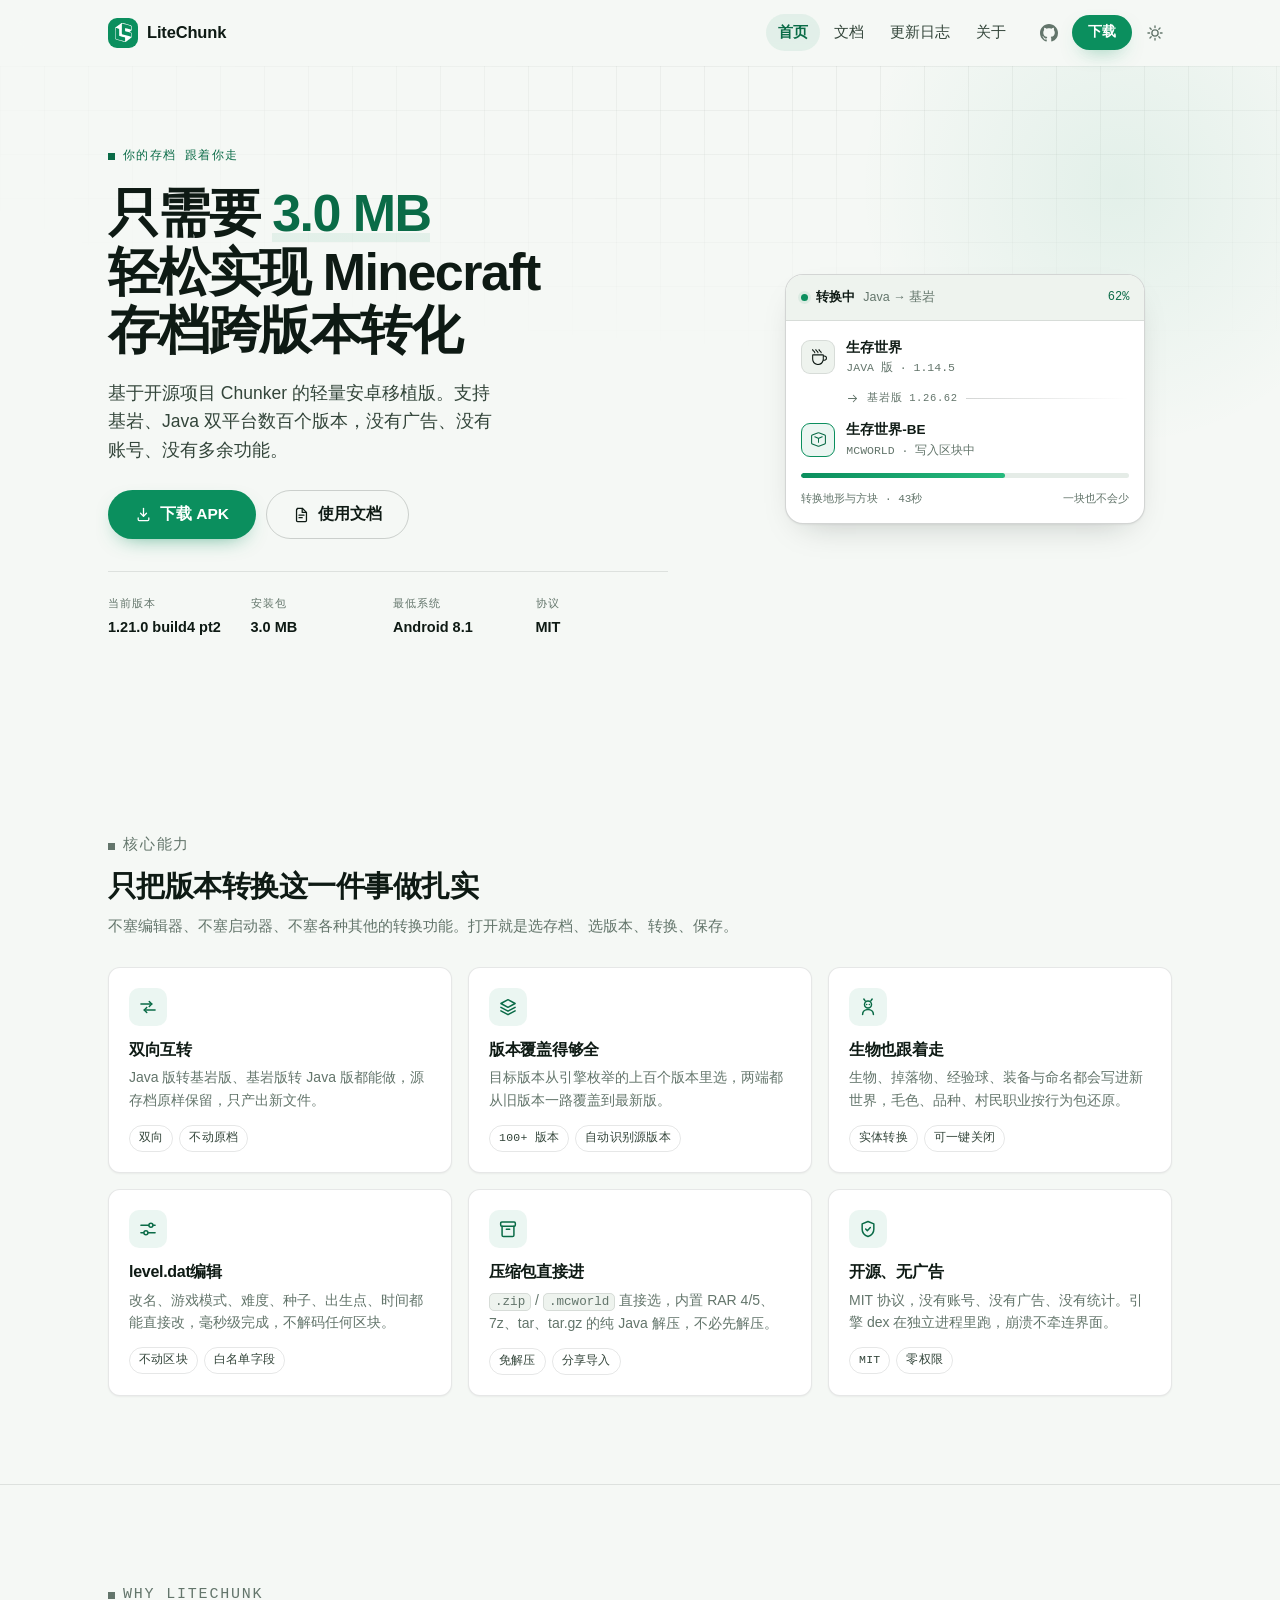
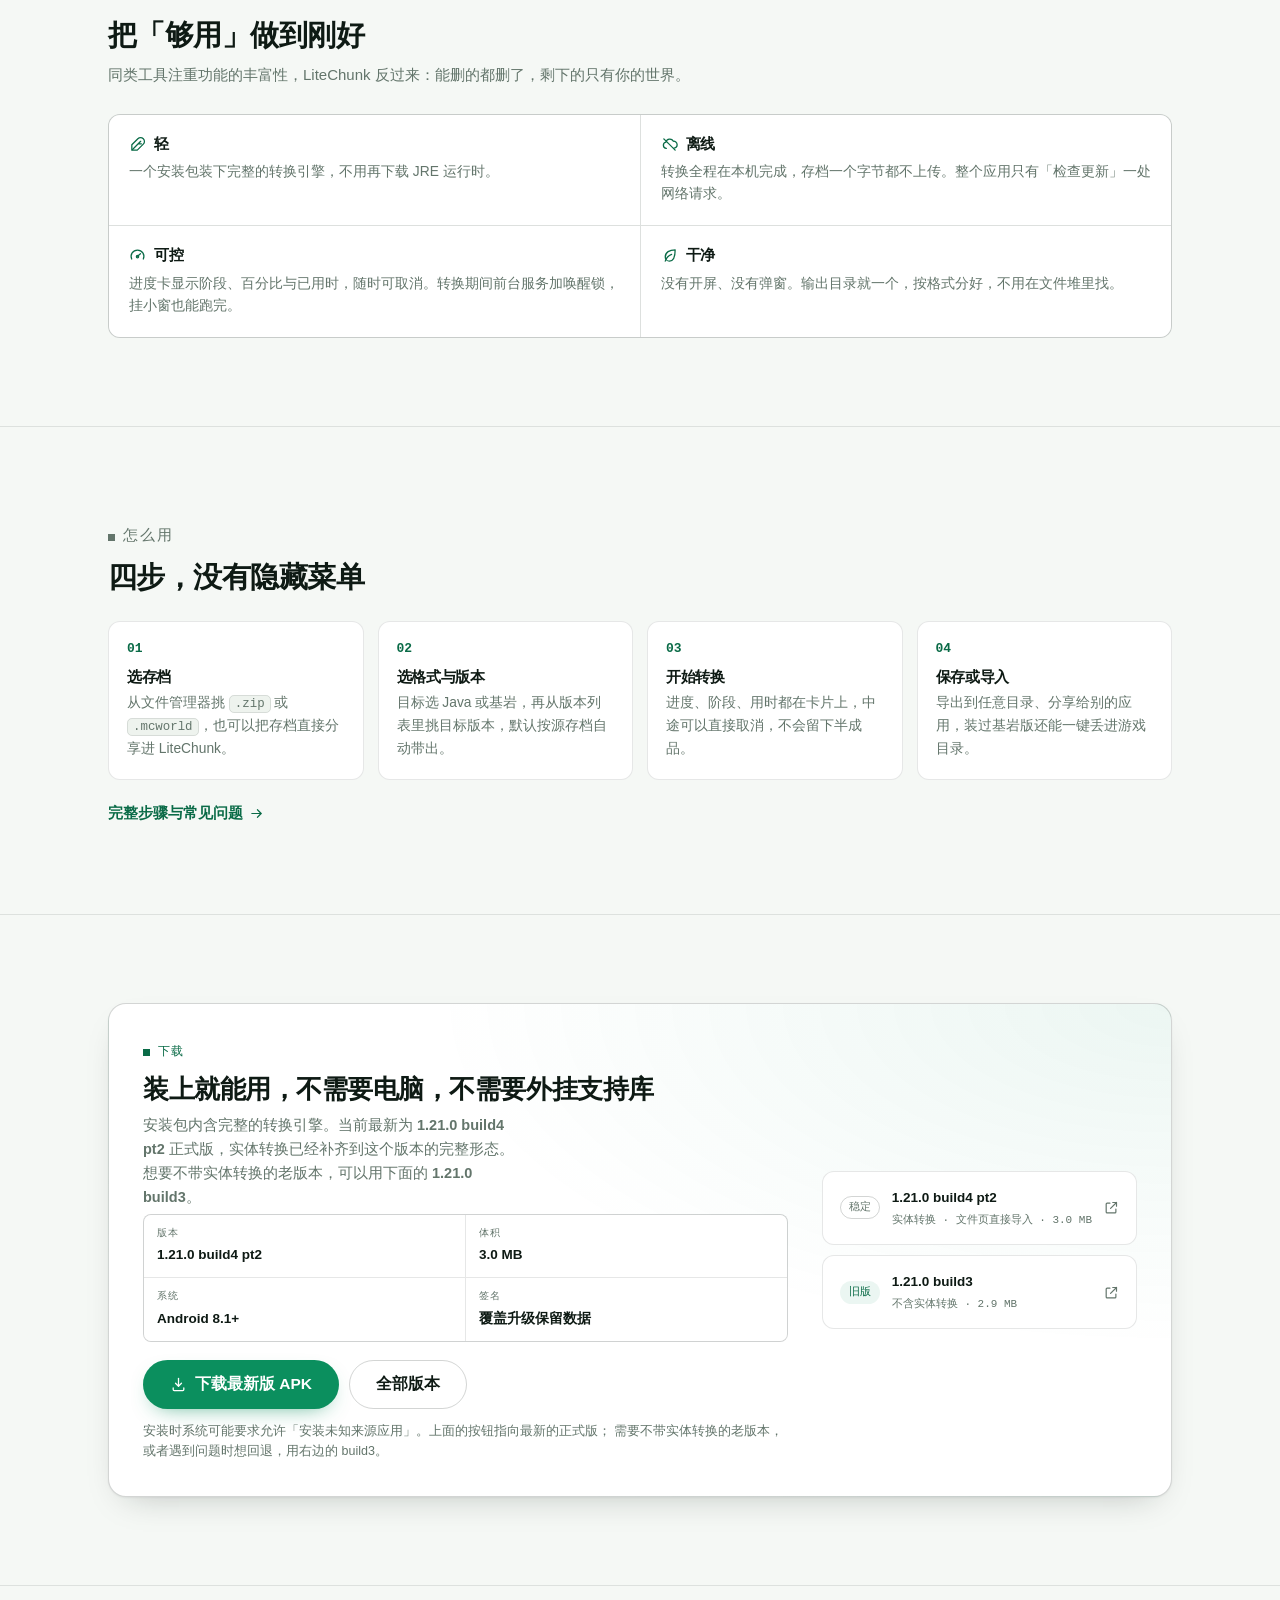
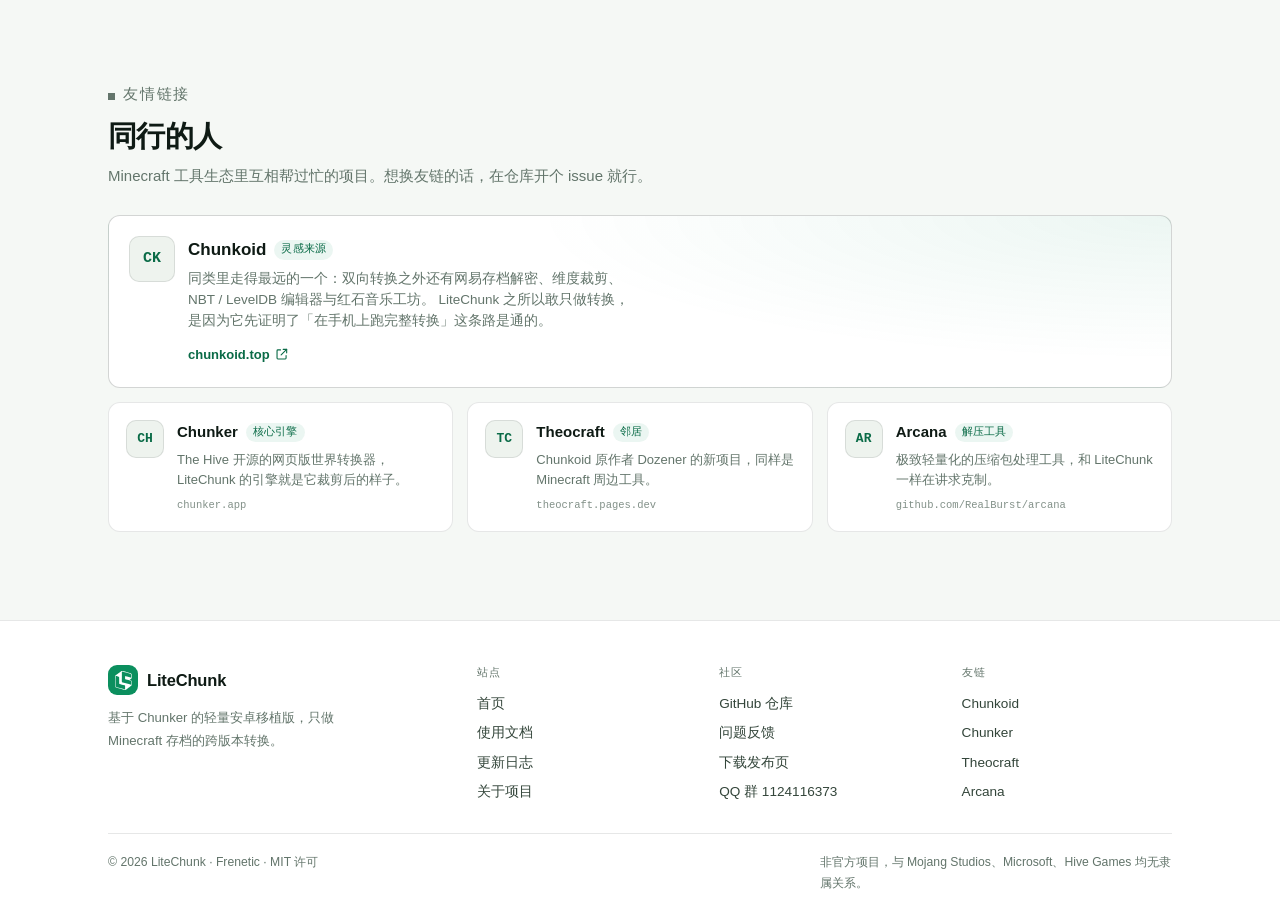
==== commit 5ca5a8c4: "1.21.0 B4 pt2各种小修小补和文件管理优化 Refactor archive handling in LevelActivity to support non-ZIP formats, im" ====
--- a/website/index.html
+++ b/website/index.html
@@ -248,7 +248,7 @@
           </div>
 
           <dl class="hero__facts">
-            <div><dt>当前版本</dt><dd>1.21.0 build4 pt1</dd></div>
+            <div><dt>当前版本</dt><dd>1.21.0 build4 pt2</dd></div>
             <div><dt>安装包</dt><dd>3.0 MB</dd></div>
             <div><dt>最低系统</dt><dd>Android 8.1</dd></div>
             <div><dt>协议</dt><dd>MIT</dd></div>
@@ -428,11 +428,11 @@
             <p class="eyebrow">下载</p>
             <h2 style="margin-top:10px">装上就能用，不需要电脑，不需要外挂支持库</h2>
             <p class="dl__sub">
-              安装包内含完整的转换引擎。当前最新为 <b>1.21.0 build4 pt1</b> 正式版，实体转换已经补齐到这个版本的完整形态。想要不带实体转换的老版本，可以用下面的 <b>1.21.0 build3</b>。
+              安装包内含完整的转换引擎。当前最新为 <b>1.21.0 build4 pt2</b> 正式版，实体转换已经补齐到这个版本的完整形态。想要不带实体转换的老版本，可以用下面的 <b>1.21.0 build3</b>。
             </p>
 
             <dl class="dl__meta">
-              <div><dt>版本</dt><dd>1.21.0 build4 pt1</dd></div>
+              <div><dt>版本</dt><dd>1.21.0 build4 pt2</dd></div>
               <div><dt>体积</dt><dd>3.0 MB</dd></div>
               <div><dt>系统</dt><dd>Android 8.1+</dd></div>
               <div><dt>签名</dt><dd>覆盖升级保留数据</dd></div>
@@ -455,12 +455,12 @@
           </div>
 
           <div class="dl__rel">
-            <a class="rel" href="https://github.com/FreneticWind60/LiteChunk/releases/tag/1.21.0-Build4-pt1"
+            <a class="rel" href="https://github.com/FreneticWind60/LiteChunk/releases/tag/1.21.0-Build4-pt2"
               target="_blank" rel="noopener">
               <span class="rel__chip">稳定</span>
               <span class="rel__body">
-                <b>1.21.0 build4 pt1</b>
-                <small>实体转换 · Android 11 导出修复 · 3.0 MB</small>
+                <b>1.21.0 build4 pt2</b>
+                <small>实体转换 · 文件页直接导入 · 3.0 MB</small>
               </span>
               <svg class="rel__go" aria-hidden="true"><use href="#i-external"></use></svg>
             </a>
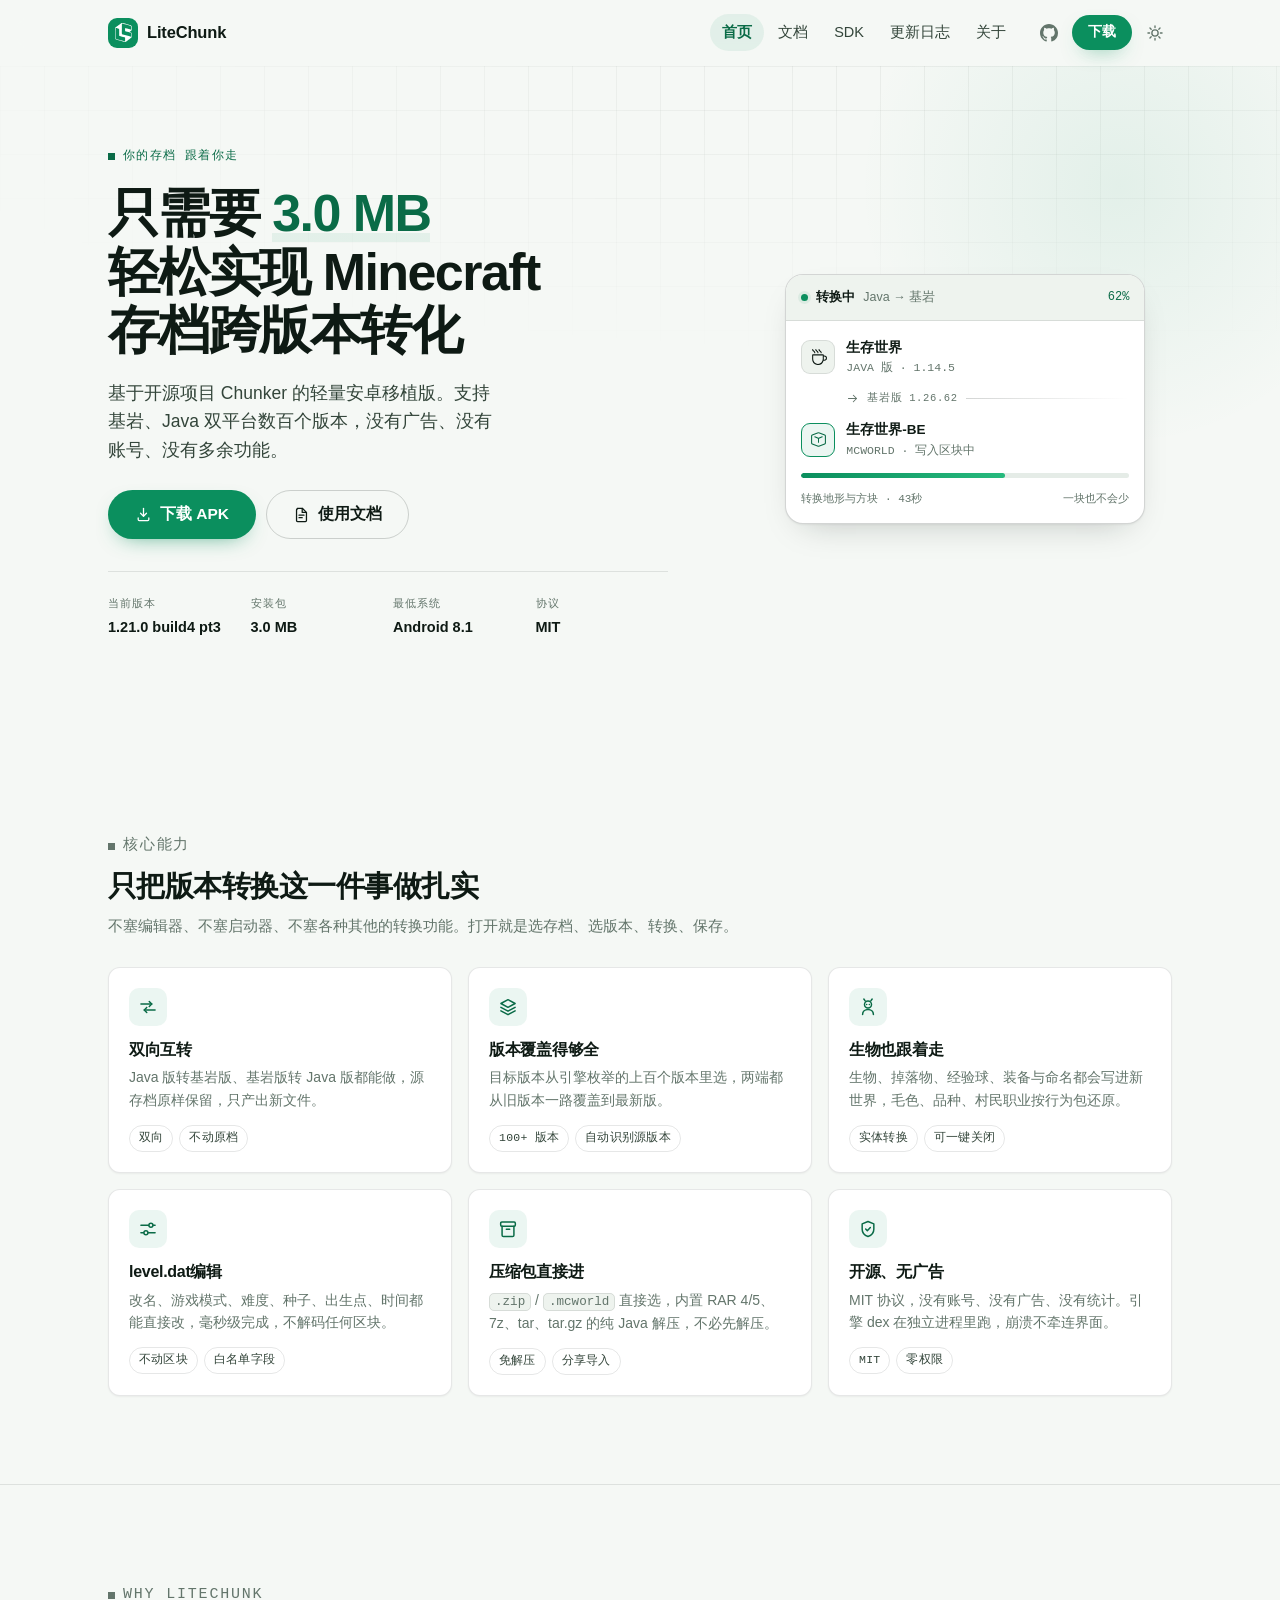
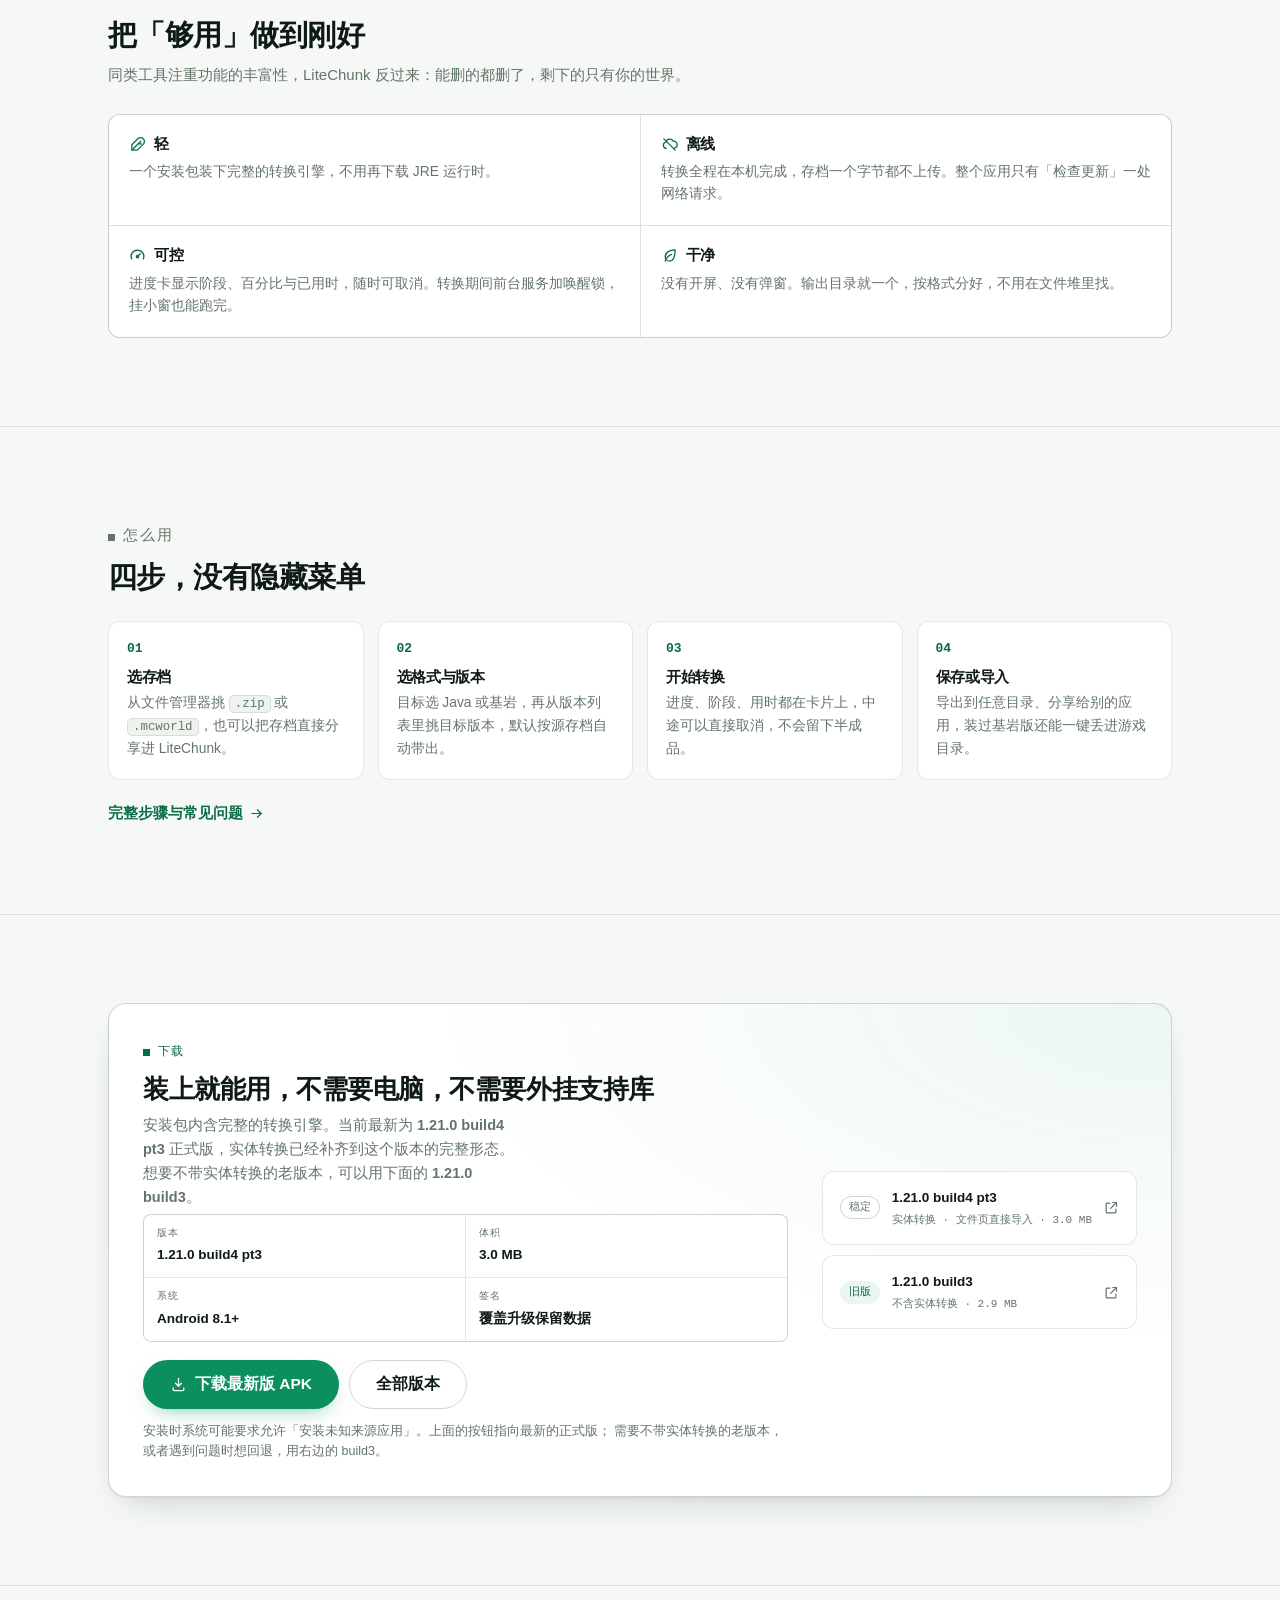
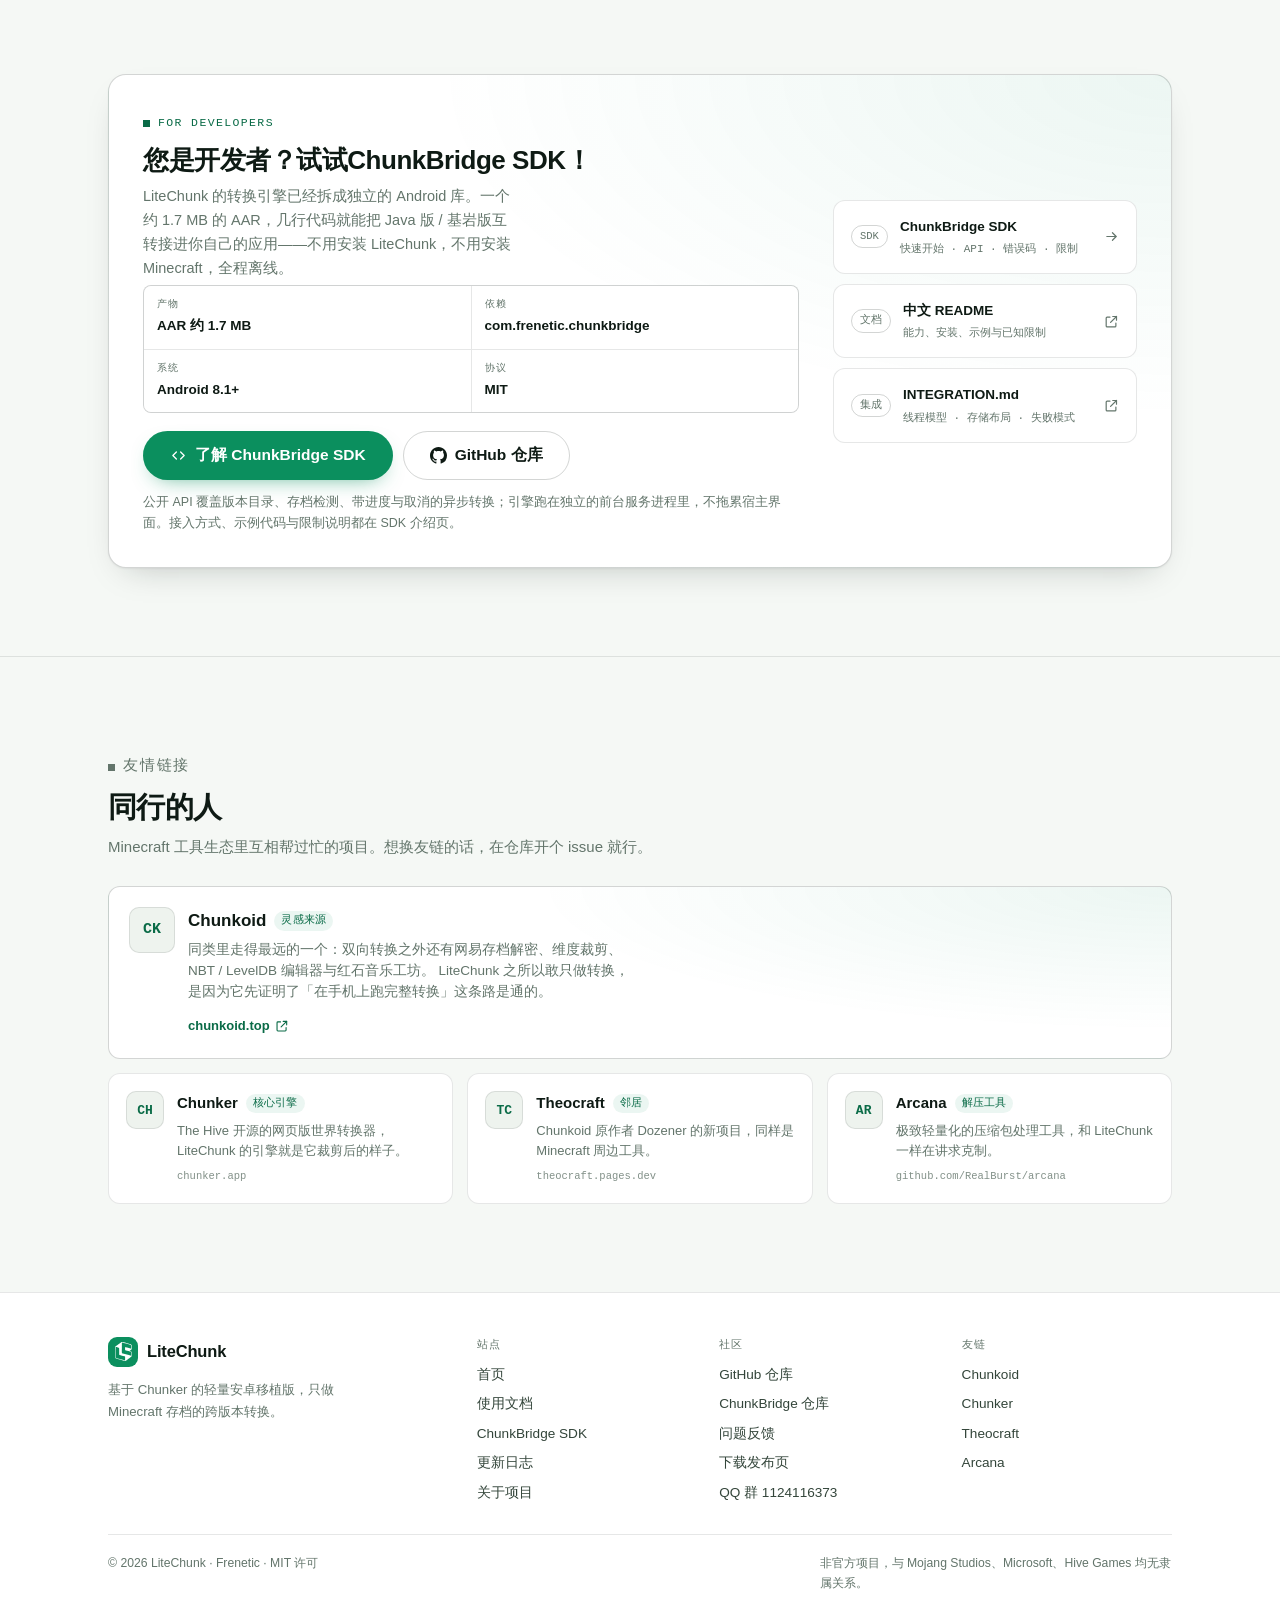
==== commit 132cd046: "1.21.0 B4 pt3 Add layout for version picker and create SDK documentation page" ====
--- a/website/index.html
+++ b/website/index.html
@@ -199,6 +199,7 @@
       <nav class="nav" id="siteNav" aria-label="主导航">
         <a href="index.html" data-nav>首页</a>
         <a href="doc.html" data-nav>文档</a>
+        <a href="sdk.html" data-nav>SDK</a>
         <a href="log.html" data-nav>更新日志</a>
         <a href="about.html" data-nav>关于</a>
         <div class="nav__dl"><a class="btn btn--primary" href="#download">下载 LiteChunk</a></div>
@@ -248,7 +249,7 @@
           </div>
 
           <dl class="hero__facts">
-            <div><dt>当前版本</dt><dd>1.21.0 build4 pt2</dd></div>
+            <div><dt>当前版本</dt><dd>1.21.0 build4 pt3</dd></div>
             <div><dt>安装包</dt><dd>3.0 MB</dd></div>
             <div><dt>最低系统</dt><dd>Android 8.1</dd></div>
             <div><dt>协议</dt><dd>MIT</dd></div>
@@ -428,11 +429,11 @@
             <p class="eyebrow">下载</p>
             <h2 style="margin-top:10px">装上就能用，不需要电脑，不需要外挂支持库</h2>
             <p class="dl__sub">
-              安装包内含完整的转换引擎。当前最新为 <b>1.21.0 build4 pt2</b> 正式版，实体转换已经补齐到这个版本的完整形态。想要不带实体转换的老版本，可以用下面的 <b>1.21.0 build3</b>。
+              安装包内含完整的转换引擎。当前最新为 <b>1.21.0 build4 pt3</b> 正式版，实体转换已经补齐到这个版本的完整形态。想要不带实体转换的老版本，可以用下面的 <b>1.21.0 build3</b>。
             </p>
 
             <dl class="dl__meta">
-              <div><dt>版本</dt><dd>1.21.0 build4 pt2</dd></div>
+              <div><dt>版本</dt><dd>1.21.0 build4 pt3</dd></div>
               <div><dt>体积</dt><dd>3.0 MB</dd></div>
               <div><dt>系统</dt><dd>Android 8.1+</dd></div>
               <div><dt>签名</dt><dd>覆盖升级保留数据</dd></div>
@@ -455,11 +456,11 @@
           </div>
 
           <div class="dl__rel">
-            <a class="rel" href="https://github.com/FreneticWind60/LiteChunk/releases/tag/1.21.0-Build4-pt2"
+            <a class="rel" href="https://github.com/FreneticWind60/LiteChunk/releases/tag/1.21.0-Build4-pt3"
               target="_blank" rel="noopener">
               <span class="rel__chip">稳定</span>
               <span class="rel__body">
-                <b>1.21.0 build4 pt2</b>
+                <b>1.21.0 build4 pt3</b>
                 <small>实体转换 · 文件页直接导入 · 3.0 MB</small>
               </span>
               <svg class="rel__go" aria-hidden="true"><use href="#i-external"></use></svg>
@@ -474,6 +475,72 @@
               <svg class="rel__go" aria-hidden="true"><use href="#i-external"></use></svg>
             </a>
           </div>
+        </div>
+      </div>
+    </section>
+
+    <!-- ============ 开发者 ============ -->
+    <section class="section" id="sdk">
+      <div class="wrap">
+        <div class="dl reveal">
+          <div>
+            <p class="eyebrow">for developers</p>
+            <h2 style="margin-top:10px">您是开发者？试试ChunkBridge SDK！</h2>
+            <p class="dl__sub">
+              LiteChunk 的转换引擎已经拆成独立的 Android 库。一个约 1.7 MB 的 AAR，几行代码就能把 Java 版 / 基岩版互转接进你自己的应用——不用安装 LiteChunk，不用安装 Minecraft，全程离线。
+            </p>
+
+            <dl class="dl__meta">
+              <div><dt>产物</dt><dd>AAR 约 1.7 MB</dd></div>
+              <div><dt>依赖</dt><dd>com.frenetic.chunkbridge</dd></div>
+              <div><dt>系统</dt><dd>Android 8.1+</dd></div>
+              <div><dt>协议</dt><dd>MIT</dd></div>
+            </dl>
+
+            <div class="dl__cta" style="margin-top:18px">
+              <a class="btn btn--primary btn--lg" href="sdk.html">
+                <svg aria-hidden="true"><use href="#i-code"></use></svg>
+                了解 ChunkBridge SDK
+              </a>
+              <a class="btn btn--ghost btn--lg" href="https://github.com/FreneticWind60/ChunkBridge"
+                target="_blank" rel="noopener">
+                <svg aria-hidden="true"><use href="#i-github"></use></svg>
+                GitHub 仓库
+              </a>
+            </div>
+
+            <p class="dl__note">
+              公开 API 覆盖版本目录、存档检测、带进度与取消的异步转换；引擎跑在独立的前台服务进程里，不拖累宿主界面。接入方式、示例代码与限制说明都在 SDK 介绍页。
+            </p>
+          </div>
+
+          <div class="dl__rel">
+            <a class="rel" href="sdk.html">
+              <span class="rel__chip">SDK</span>
+              <span class="rel__body">
+                <b>ChunkBridge SDK</b>
+                <small>快速开始 · API · 错误码 · 限制</small>
+              </span>
+              <svg class="rel__go" aria-hidden="true"><use href="#i-arrow-right"></use></svg>
+            </a>
+            <a class="rel" href="https://github.com/FreneticWind60/ChunkBridge/blob/main/README.zh-CN.md"
+              target="_blank" rel="noopener">
+              <span class="rel__chip">文档</span>
+              <span class="rel__body">
+                <b>中文 README</b>
+                <small>能力、安装、示例与已知限制</small>
+              </span>
+              <svg class="rel__go" aria-hidden="true"><use href="#i-external"></use></svg>
+            </a>
+            <a class="rel" href="https://github.com/FreneticWind60/ChunkBridge/blob/main/docs/INTEGRATION.md"
+              target="_blank" rel="noopener">
+              <span class="rel__chip">集成</span>
+              <span class="rel__body">
+                <b>INTEGRATION.md</b>
+                <small>线程模型 · 存储布局 · 失败模式</small>
+              </span>
+              <svg class="rel__go" aria-hidden="true"><use href="#i-external"></use></svg>
+            </a>
           </div>
         </div>
       </div>
@@ -554,6 +621,7 @@
           <nav class="foot__links" aria-label="站点导航">
             <a href="index.html">首页</a>
             <a href="doc.html">使用文档</a>
+            <a href="sdk.html">ChunkBridge SDK</a>
             <a href="log.html">更新日志</a>
             <a href="about.html">关于项目</a>
           </nav>
@@ -563,6 +631,7 @@
           <div class="foot__title">社区</div>
           <nav class="foot__links" aria-label="社区链接">
             <a href="https://github.com/FreneticWind60/LiteChunk" target="_blank" rel="noopener">GitHub 仓库</a>
+            <a href="https://github.com/FreneticWind60/ChunkBridge" target="_blank" rel="noopener">ChunkBridge 仓库</a>
             <a href="https://github.com/FreneticWind60/LiteChunk/issues" target="_blank" rel="noopener">问题反馈</a>
             <a href="https://github.com/FreneticWind60/LiteChunk/releases" target="_blank" rel="noopener">下载发布页</a>
             <a href="about.html#community">QQ 群 1124116373</a>
--- a/website/common.css
+++ b/website/common.css
@@ -496,6 +496,10 @@
 
 /* ---------------- 卡片与网格 ---------------- */
 .grid { display: grid; gap: 14px; }
+/* 4 张能力卡固定 2×2，避免宽屏下变成 3+1 落单 */
+@media (min-width: 560px) {
+  .grid.grid--feats--2x2 { grid-template-columns: repeat(2, minmax(0, 1fr)); }
+}
 
 .feat {
   position: relative;
@@ -874,6 +878,61 @@
   font-size: .9em;
   word-break: break-word;
 }
+
+/* 代码块 */
+.codeblock {
+  margin-top: 14px;
+  border: 1px solid var(--line);
+  border-radius: var(--r-md);
+  background: var(--surface);
+  overflow: hidden;
+}
+.codeblock__bar {
+  display: flex;
+  align-items: center;
+  gap: 8px;
+  padding: 9px 13px;
+  border-bottom: 1px solid var(--line);
+  background: var(--surface-2);
+  font-family: var(--mono);
+  font-size: 11px;
+  letter-spacing: .04em;
+  color: var(--muted);
+}
+.codeblock__bar .dot {
+  width: 7px;
+  height: 7px;
+  flex: none;
+  border-radius: 50%;
+  background: var(--accent);
+  box-shadow: 0 0 0 3px var(--accent-wash);
+}
+.codeblock__bar b {
+  margin-left: auto;
+  font-weight: 600;
+  letter-spacing: .02em;
+  color: var(--ink-2);
+}
+.codeblock pre {
+  margin: 0;
+  padding: 14px 16px;
+  overflow-x: auto;
+  font-family: var(--mono);
+  font-size: 12.6px;
+  line-height: 1.72;
+  color: var(--ink-2);
+  tab-size: 2;
+}
+.codeblock pre code {
+  padding: 0;
+  border: 0;
+  background: none;
+  font-size: inherit;
+  word-break: normal;
+}
+
+/* 表格横向滚动容器：窄屏下长代码不撑破版心 */
+.table-wrap { margin-top: 16px; overflow-x: auto; }
 
 /* FAQ 折叠 */
 .faq { display: grid; gap: 8px; margin-top: 18px; }
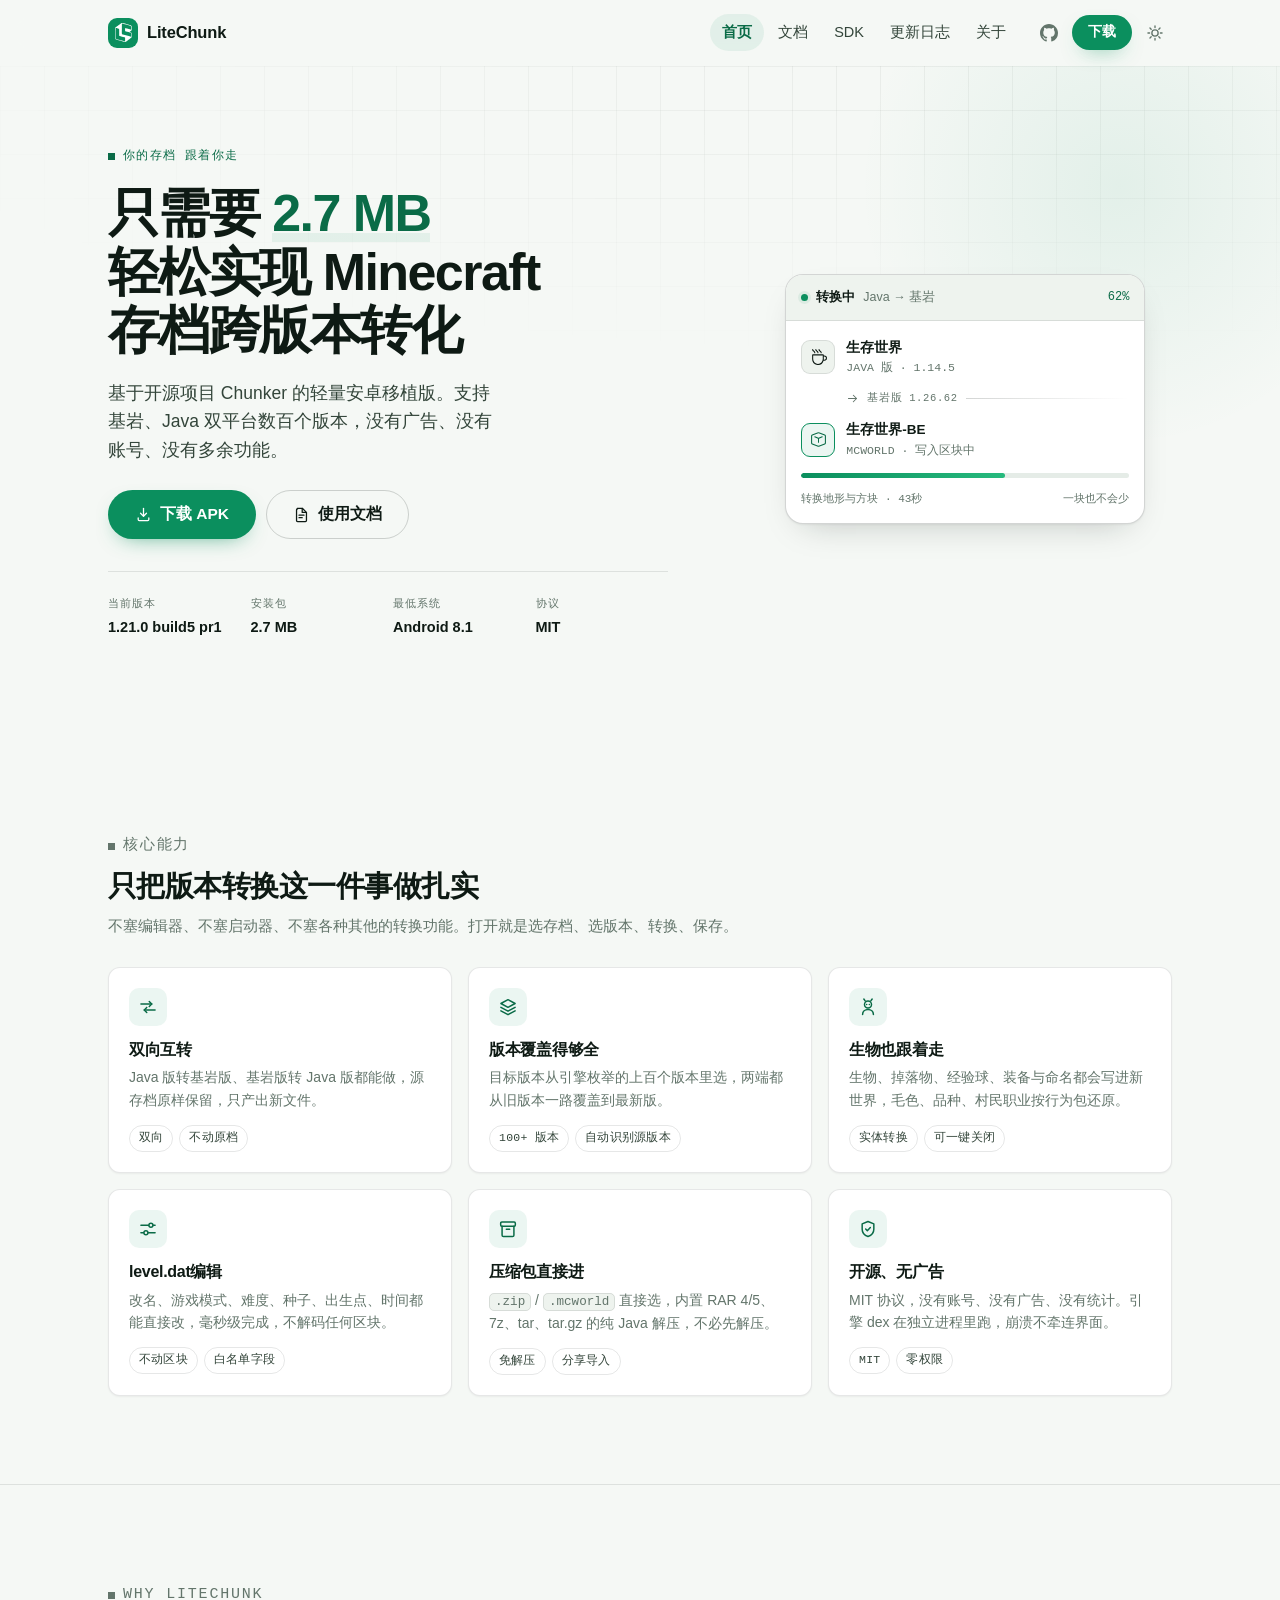
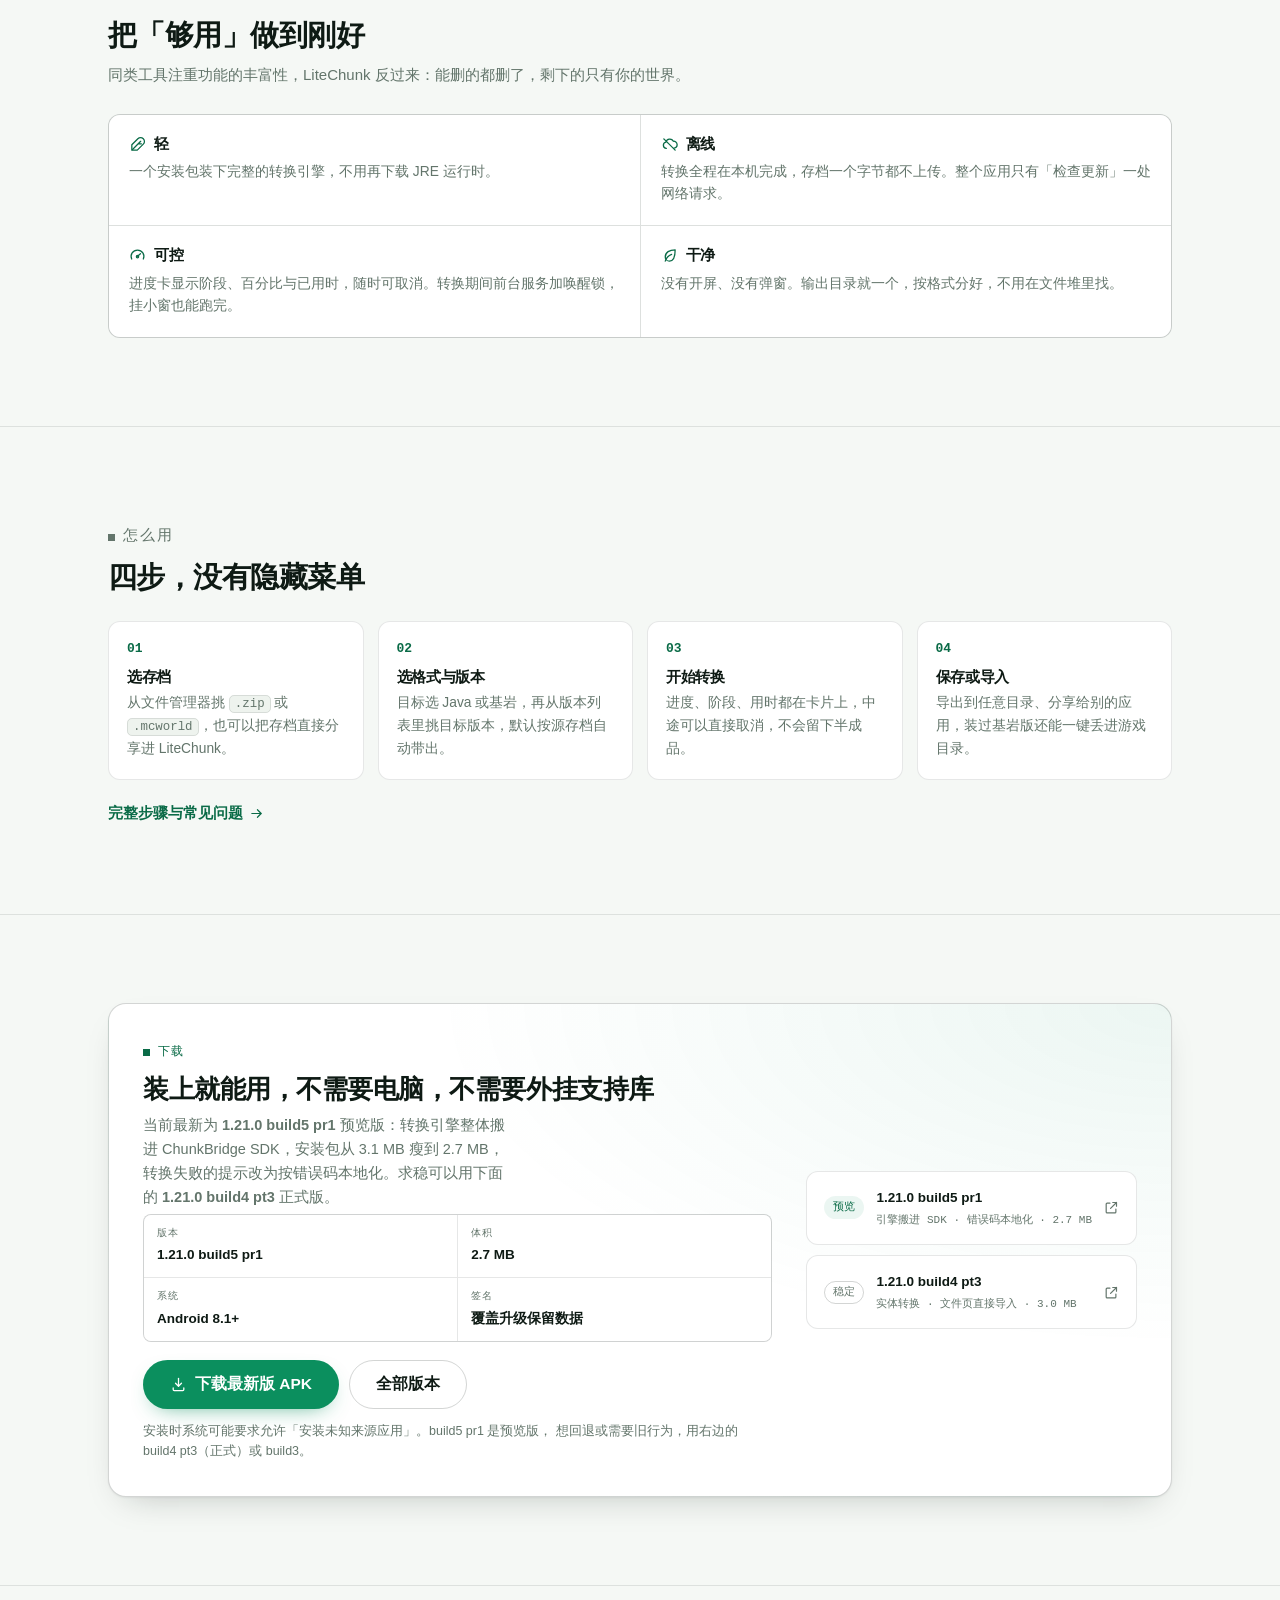
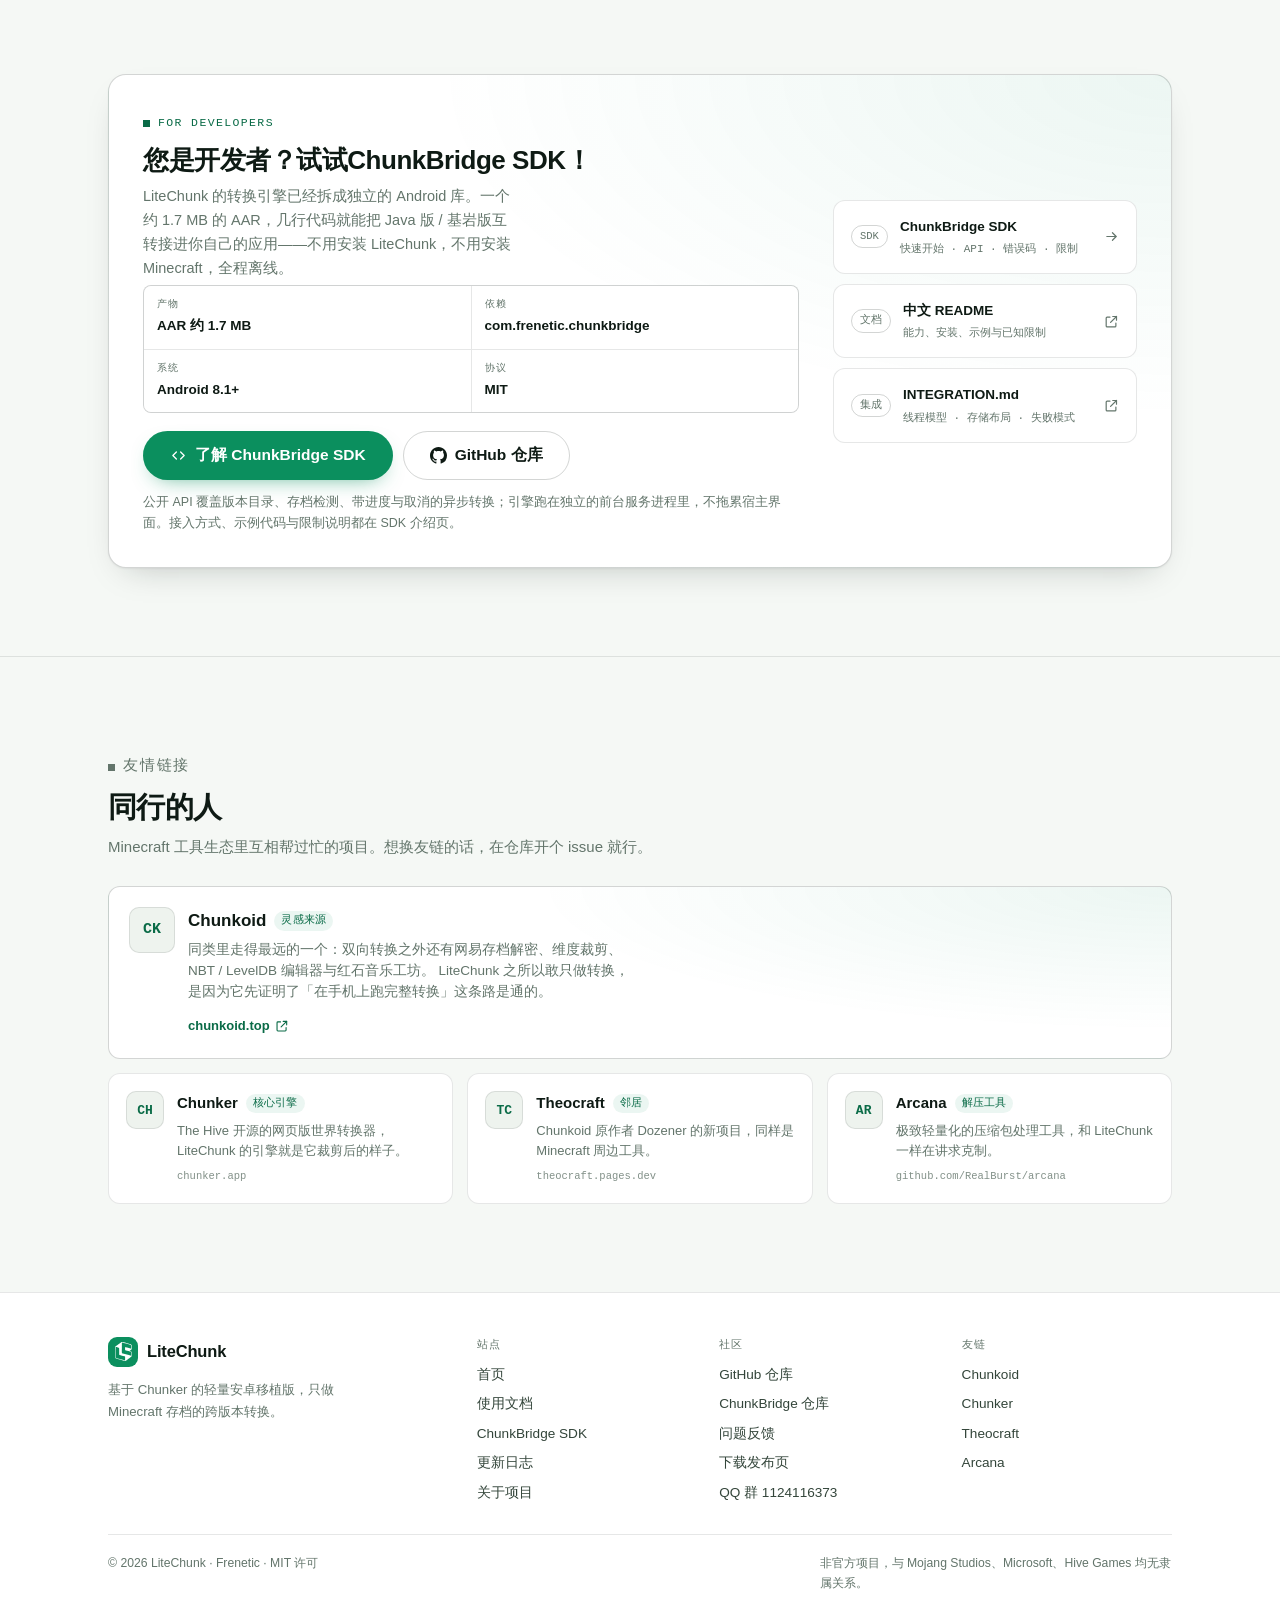
==== commit 8357f130: "1.21.0 Build5 pr1 SDK独立！ 引擎搬家：转换、检测、level.dat 读写全部改由 ChunkBridge SDK 提供，App 只保留界面、队列调度与文件流 还有一些本地化小变" ====
--- a/website/index.html
+++ b/website/index.html
@@ -5,7 +5,7 @@
   <meta name="viewport" content="width=device-width, initial-scale=1">
   <title>LiteChunk — 轻量的 Minecraft 存档转换器</title>
   <meta name="description"
-    content="LiteChunk 是 Minecraft 存档互转工具 Chunker 的轻量安卓移植版：Java 版 ⇄ 基岩版，3.0 MB，离线转换，开源、免费、非官方。">
+    content="LiteChunk 是 Minecraft 存档互转工具 Chunker 的轻量安卓移植版：Java 版 ⇄ 基岩版，2.7 MB，离线转换，开源、免费、非官方。">
   <meta name="theme-color" content="#f5f8f5">
 
   <script>
@@ -24,7 +24,7 @@
   <meta property="og:type" content="website">
   <meta property="og:title" content="LiteChunk — 轻量的 Minecraft 存档转换器">
   <meta property="og:description"
-    content="Java 版 ⇄ 基岩版，3.0 MB 的安卓应用，基于开源项目 Chunker，非官方。">
+    content="Java 版 ⇄ 基岩版，2.7 MB 的安卓应用，基于开源项目 Chunker，非官方。">
 </head>
 <body>
   <a class="skip" href="#main">跳到正文</a>
@@ -231,7 +231,7 @@
         <div class="hero__copy">
           <p class="eyebrow">你的存档 跟着你走</p>
 
-          <h1>只需要 <em>3.0 MB</em><br>轻松实现 Minecraft<br>存档跨版本转化</h1>
+          <h1>只需要 <em>2.7 MB</em><br>轻松实现 Minecraft<br>存档跨版本转化</h1>
 
           <p class="hero__lead">
             基于开源项目 Chunker 的轻量安卓移植版。支持基岩、Java 双平台数百个版本，没有广告、没有账号、没有多余功能。
@@ -249,8 +249,8 @@
           </div>
 
           <dl class="hero__facts">
-            <div><dt>当前版本</dt><dd>1.21.0 build4 pt3</dd></div>
-            <div><dt>安装包</dt><dd>3.0 MB</dd></div>
+            <div><dt>当前版本</dt><dd>1.21.0 build5 pr1</dd></div>
+            <div><dt>安装包</dt><dd>2.7 MB</dd></div>
             <div><dt>最低系统</dt><dd>Android 8.1</dd></div>
             <div><dt>协议</dt><dd>MIT</dd></div>
           </dl>
@@ -429,12 +429,12 @@
             <p class="eyebrow">下载</p>
             <h2 style="margin-top:10px">装上就能用，不需要电脑，不需要外挂支持库</h2>
             <p class="dl__sub">
-              安装包内含完整的转换引擎。当前最新为 <b>1.21.0 build4 pt3</b> 正式版，实体转换已经补齐到这个版本的完整形态。想要不带实体转换的老版本，可以用下面的 <b>1.21.0 build3</b>。
+              当前最新为 <b>1.21.0 build5 pr1</b> 预览版：转换引擎整体搬进 ChunkBridge SDK，安装包从 3.1 MB 瘦到 2.7 MB，转换失败的提示改为按错误码本地化。求稳可以用下面的 <b>1.21.0 build4 pt3</b> 正式版。
             </p>
 
             <dl class="dl__meta">
-              <div><dt>版本</dt><dd>1.21.0 build4 pt3</dd></div>
-              <div><dt>体积</dt><dd>3.0 MB</dd></div>
+              <div><dt>版本</dt><dd>1.21.0 build5 pr1</dd></div>
+              <div><dt>体积</dt><dd>2.7 MB</dd></div>
               <div><dt>系统</dt><dd>Android 8.1+</dd></div>
               <div><dt>签名</dt><dd>覆盖升级保留数据</dd></div>
             </dl>
@@ -450,27 +450,27 @@
             </div>
 
             <p class="dl__note">
-              安装时系统可能要求允许「安装未知来源应用」。上面的按钮指向最新的正式版；
-              需要不带实体转换的老版本，或者遇到问题时想回退，用右边的 build3。
+              安装时系统可能要求允许「安装未知来源应用」。build5 pr1 是预览版，
+              想回退或需要旧行为，用右边的 build4 pt3（正式）或 build3。
             </p>
           </div>
 
           <div class="dl__rel">
+            <a class="rel" href="https://github.com/FreneticWind60/LiteChunk/releases/tag/1.21.0-Build5-pr1"
+              target="_blank" rel="noopener">
+              <span class="rel__chip rel__chip--pre">预览</span>
+              <span class="rel__body">
+                <b>1.21.0 build5 pr1</b>
+                <small>引擎搬进 SDK · 错误码本地化 · 2.7 MB</small>
+              </span>
+              <svg class="rel__go" aria-hidden="true"><use href="#i-external"></use></svg>
+            </a>
             <a class="rel" href="https://github.com/FreneticWind60/LiteChunk/releases/tag/1.21.0-Build4-pt3"
               target="_blank" rel="noopener">
               <span class="rel__chip">稳定</span>
               <span class="rel__body">
                 <b>1.21.0 build4 pt3</b>
                 <small>实体转换 · 文件页直接导入 · 3.0 MB</small>
-              </span>
-              <svg class="rel__go" aria-hidden="true"><use href="#i-external"></use></svg>
-            </a>
-            <a class="rel" href="https://github.com/FreneticWind60/LiteChunk/releases/tag/1.21.0-Build3"
-              target="_blank" rel="noopener">
-              <span class="rel__chip rel__chip--pre">旧版</span>
-              <span class="rel__body">
-                <b>1.21.0 build3</b>
-                <small>不含实体转换 · 2.9 MB</small>
               </span>
               <svg class="rel__go" aria-hidden="true"><use href="#i-external"></use></svg>
             </a>
--- a/website/common.css
+++ b/website/common.css
@@ -801,7 +801,12 @@
 .doc__toc a:hover { color: var(--ink); background: var(--surface-2); }
 .doc__toc a.is-active { color: var(--accent-ink); border-left-color: var(--accent); background: var(--accent-wash); }
 
-.doc__body { min-width: 0; display: grid; gap: 34px; }
+.doc__body {
+  min-width: 0;
+  display: grid;
+  grid-template-columns: minmax(0, 1fr);
+  gap: 34px;
+}
 .doc__body section { scroll-margin-top: calc(var(--head-h) + 16px); }
 .doc__body h2 {
   display: flex;
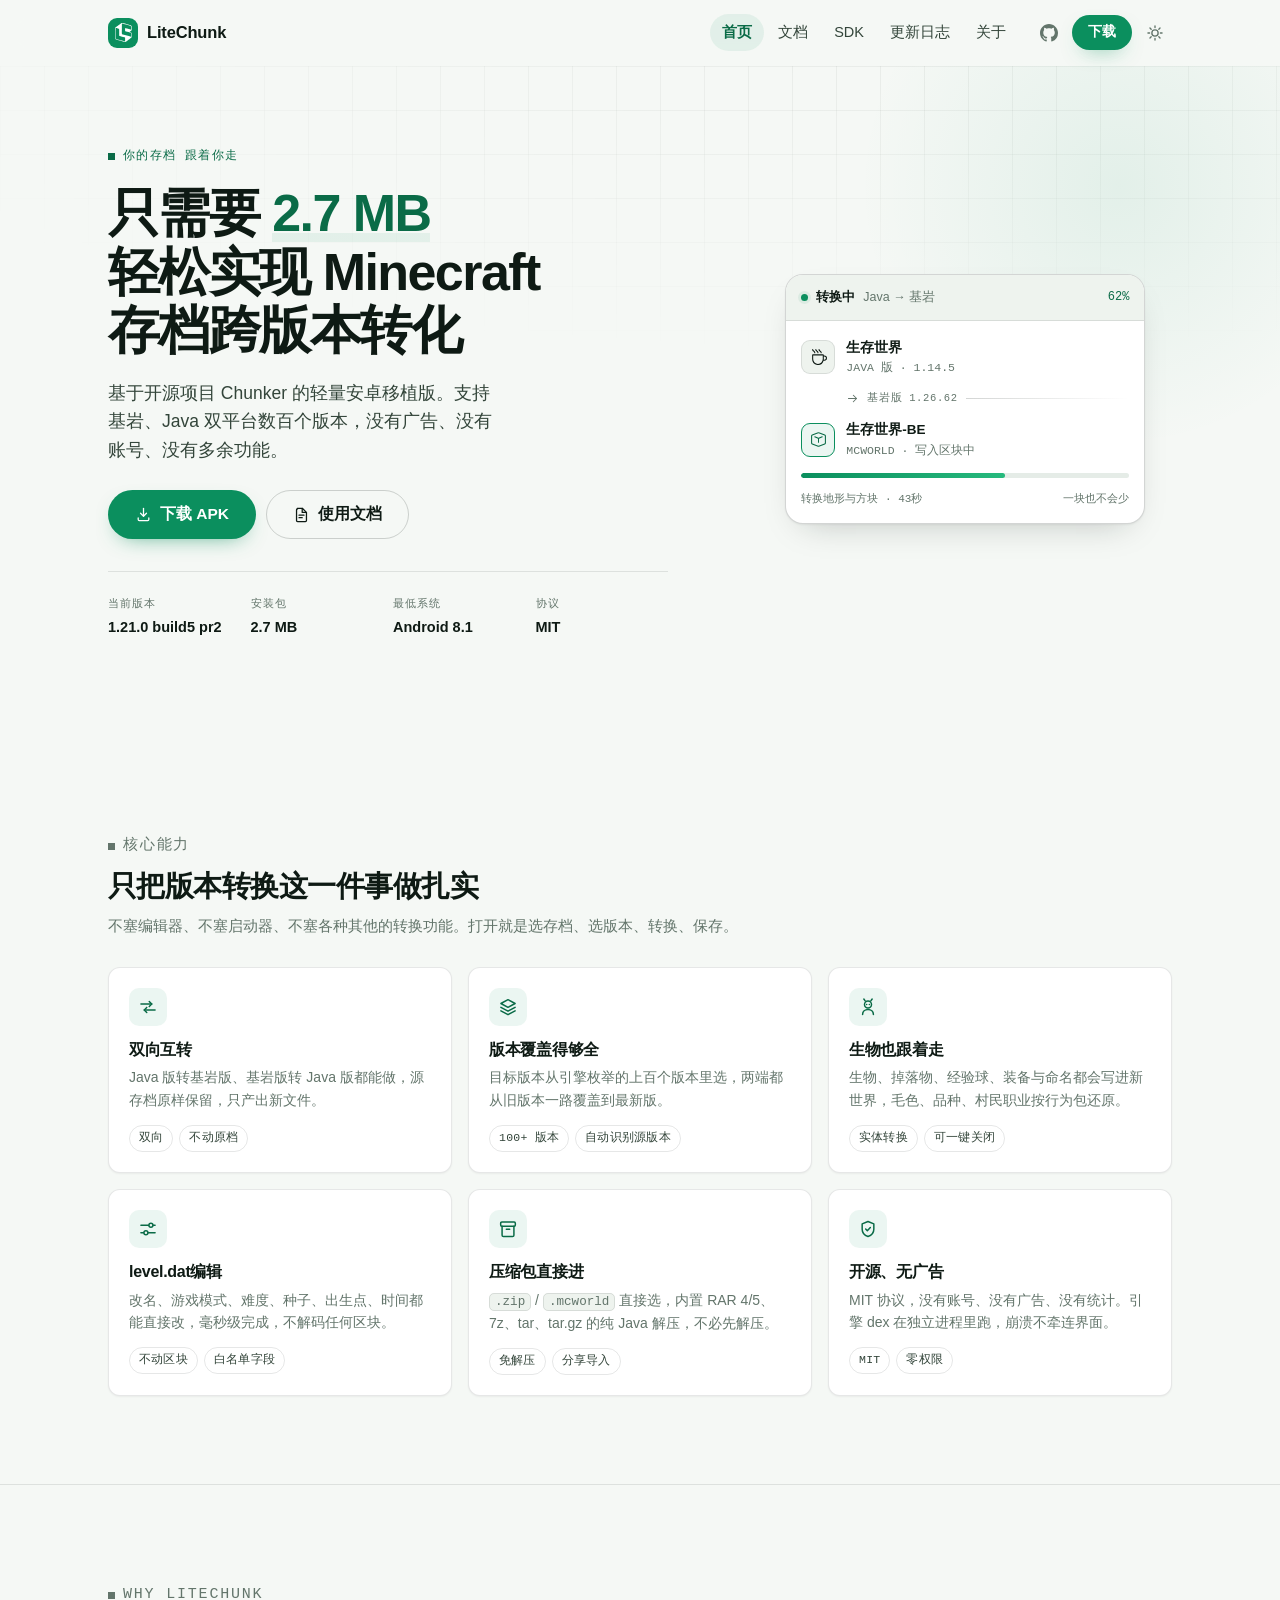
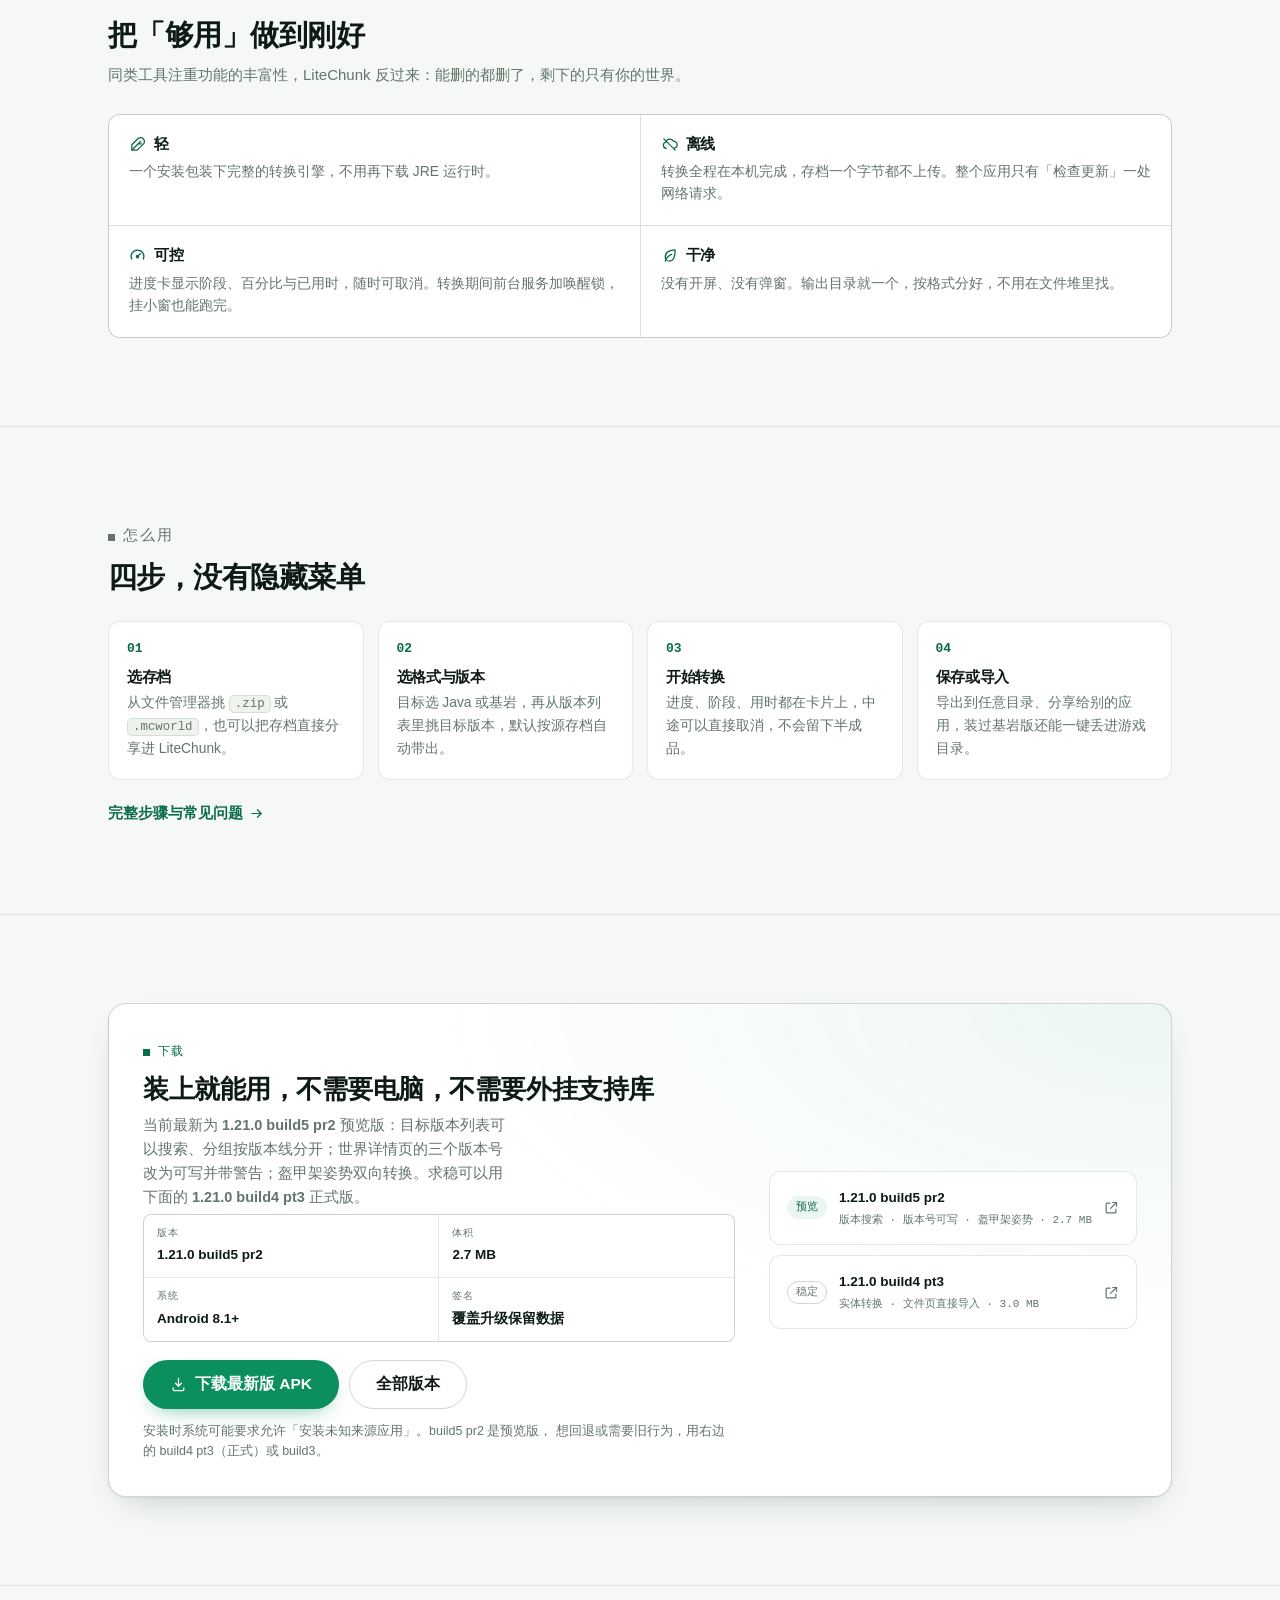
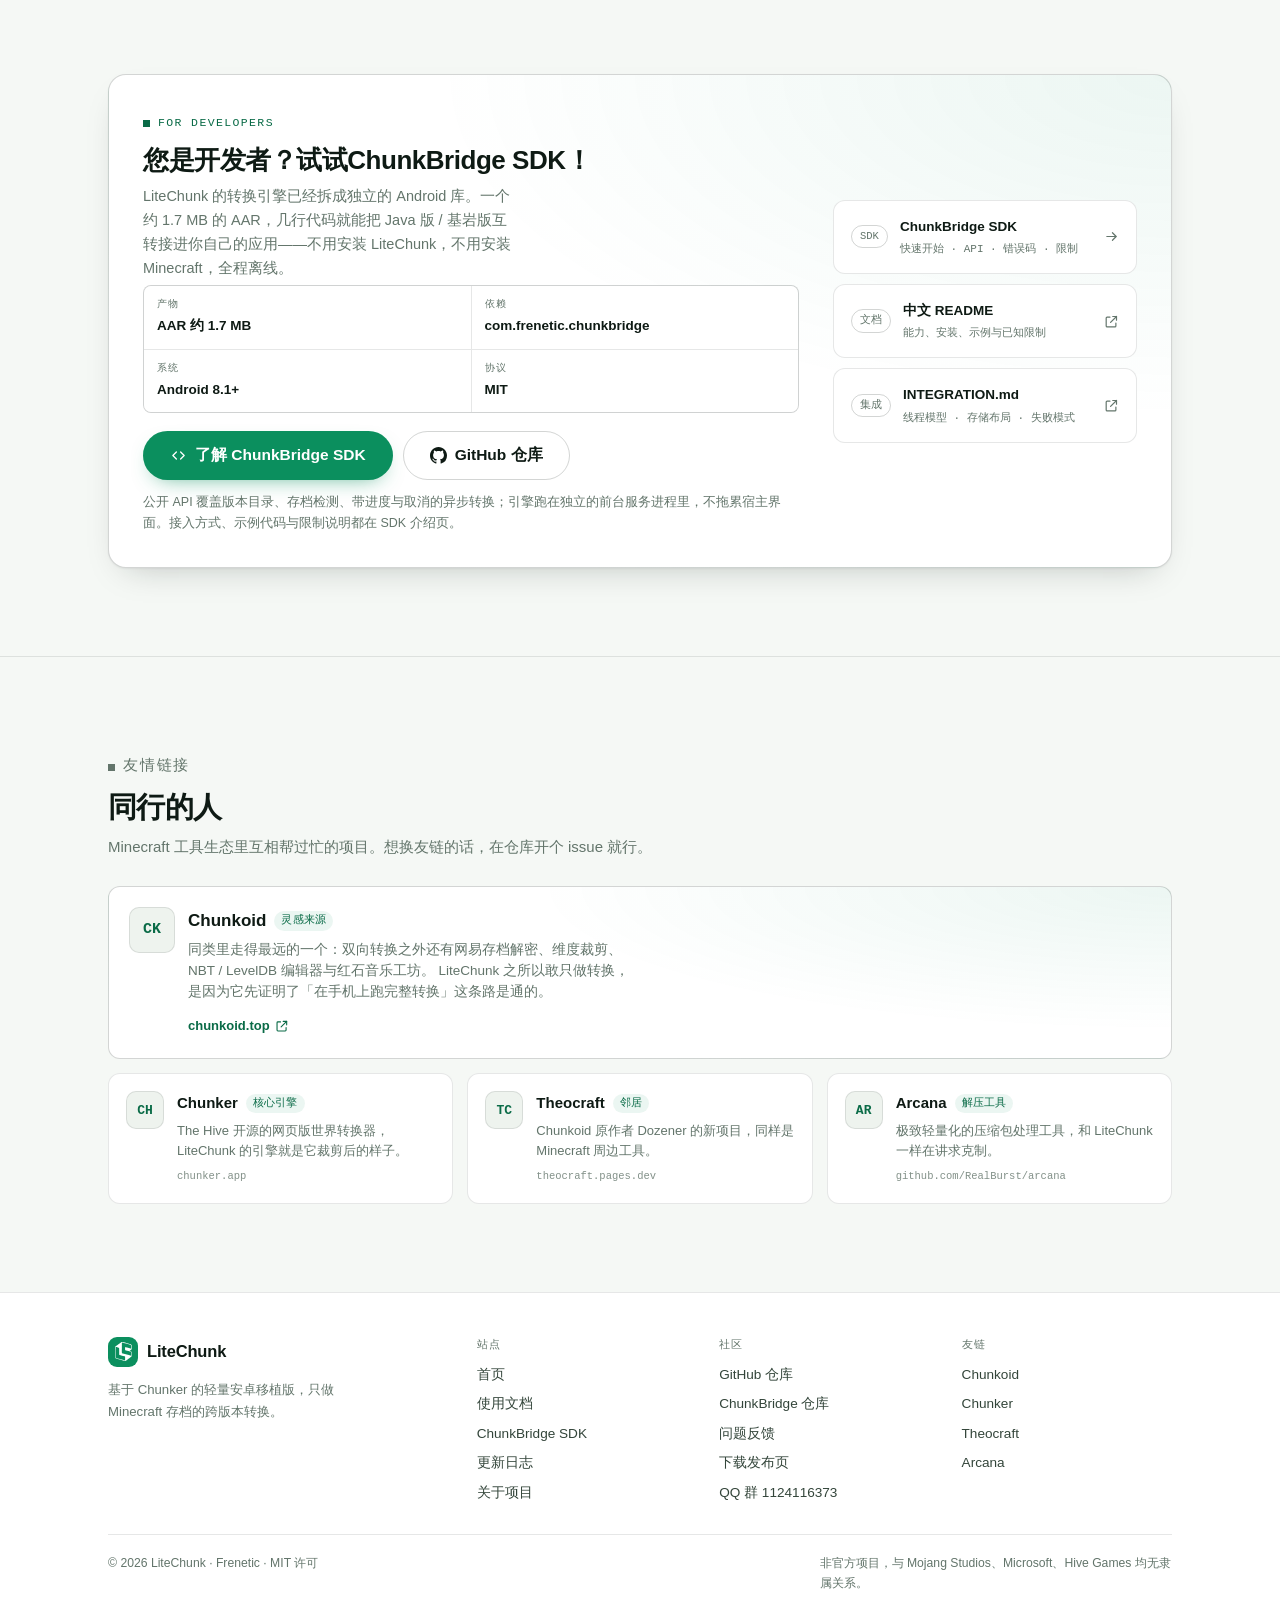
==== commit 5b118794: "1.21.0 B5 pr2 docs: 网站更新到 build5 pr2 与 SDK 1.0.2 首页的当前版本、下载段与发布链接指向 1.21.0-Build5-pr2；SDK 页的版本标签、当前版" ====
--- a/website/index.html
+++ b/website/index.html
@@ -249,7 +249,7 @@
           </div>
 
           <dl class="hero__facts">
-            <div><dt>当前版本</dt><dd>1.21.0 build5 pr1</dd></div>
+            <div><dt>当前版本</dt><dd>1.21.0 build5 pr2</dd></div>
             <div><dt>安装包</dt><dd>2.7 MB</dd></div>
             <div><dt>最低系统</dt><dd>Android 8.1</dd></div>
             <div><dt>协议</dt><dd>MIT</dd></div>
@@ -429,11 +429,11 @@
             <p class="eyebrow">下载</p>
             <h2 style="margin-top:10px">装上就能用，不需要电脑，不需要外挂支持库</h2>
             <p class="dl__sub">
-              当前最新为 <b>1.21.0 build5 pr1</b> 预览版：转换引擎整体搬进 ChunkBridge SDK，安装包从 3.1 MB 瘦到 2.7 MB，转换失败的提示改为按错误码本地化。求稳可以用下面的 <b>1.21.0 build4 pt3</b> 正式版。
+              当前最新为 <b>1.21.0 build5 pr2</b> 预览版：目标版本列表可以搜索、分组按版本线分开；世界详情页的三个版本号改为可写并带警告；盔甲架姿势双向转换。求稳可以用下面的 <b>1.21.0 build4 pt3</b> 正式版。
             </p>
 
             <dl class="dl__meta">
-              <div><dt>版本</dt><dd>1.21.0 build5 pr1</dd></div>
+              <div><dt>版本</dt><dd>1.21.0 build5 pr2</dd></div>
               <div><dt>体积</dt><dd>2.7 MB</dd></div>
               <div><dt>系统</dt><dd>Android 8.1+</dd></div>
               <div><dt>签名</dt><dd>覆盖升级保留数据</dd></div>
@@ -450,18 +450,18 @@
             </div>
 
             <p class="dl__note">
-              安装时系统可能要求允许「安装未知来源应用」。build5 pr1 是预览版，
+              安装时系统可能要求允许「安装未知来源应用」。build5 pr2 是预览版，
               想回退或需要旧行为，用右边的 build4 pt3（正式）或 build3。
             </p>
           </div>
 
           <div class="dl__rel">
-            <a class="rel" href="https://github.com/FreneticWind60/LiteChunk/releases/tag/1.21.0-Build5-pr1"
+            <a class="rel" href="https://github.com/FreneticWind60/LiteChunk/releases/tag/1.21.0-Build5-pr2"
               target="_blank" rel="noopener">
               <span class="rel__chip rel__chip--pre">预览</span>
               <span class="rel__body">
-                <b>1.21.0 build5 pr1</b>
-                <small>引擎搬进 SDK · 错误码本地化 · 2.7 MB</small>
+                <b>1.21.0 build5 pr2</b>
+                <small>版本搜索 · 版本号可写 · 盔甲架姿势 · 2.7 MB</small>
               </span>
               <svg class="rel__go" aria-hidden="true"><use href="#i-external"></use></svg>
             </a>
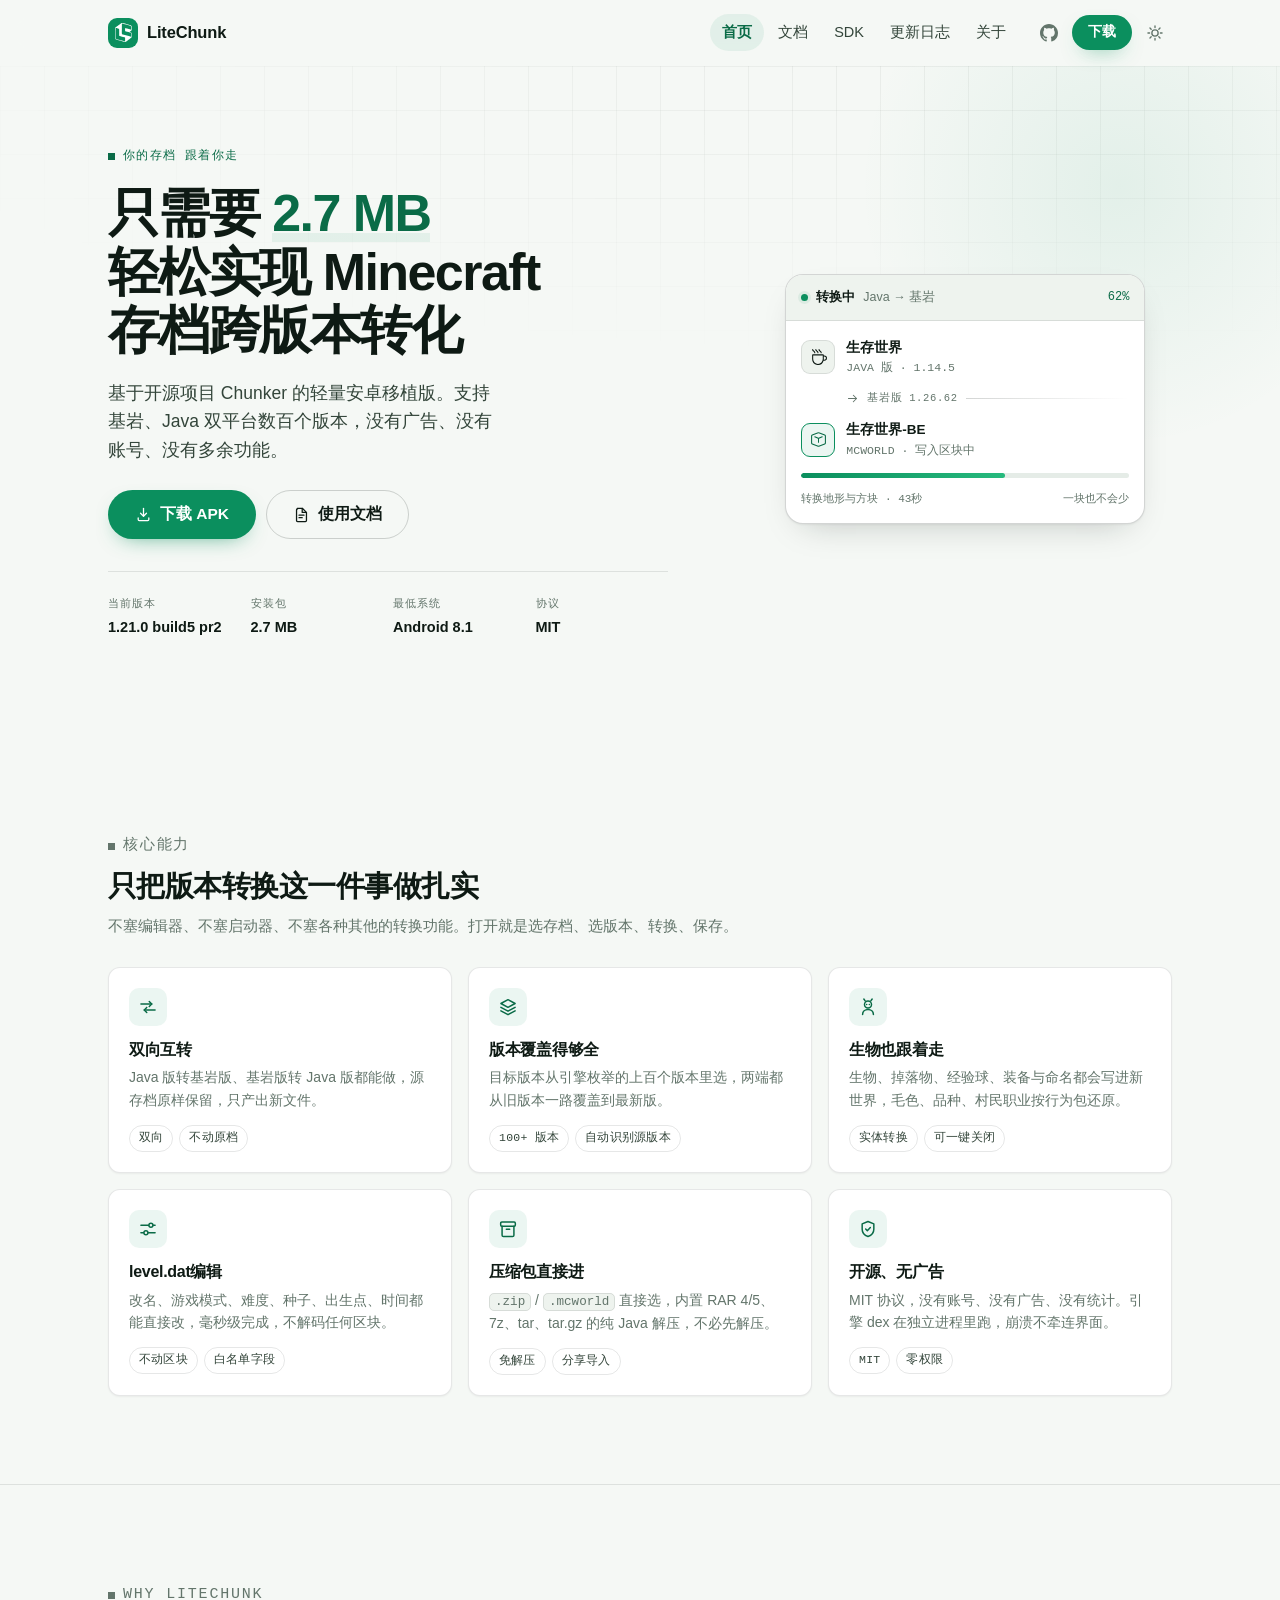
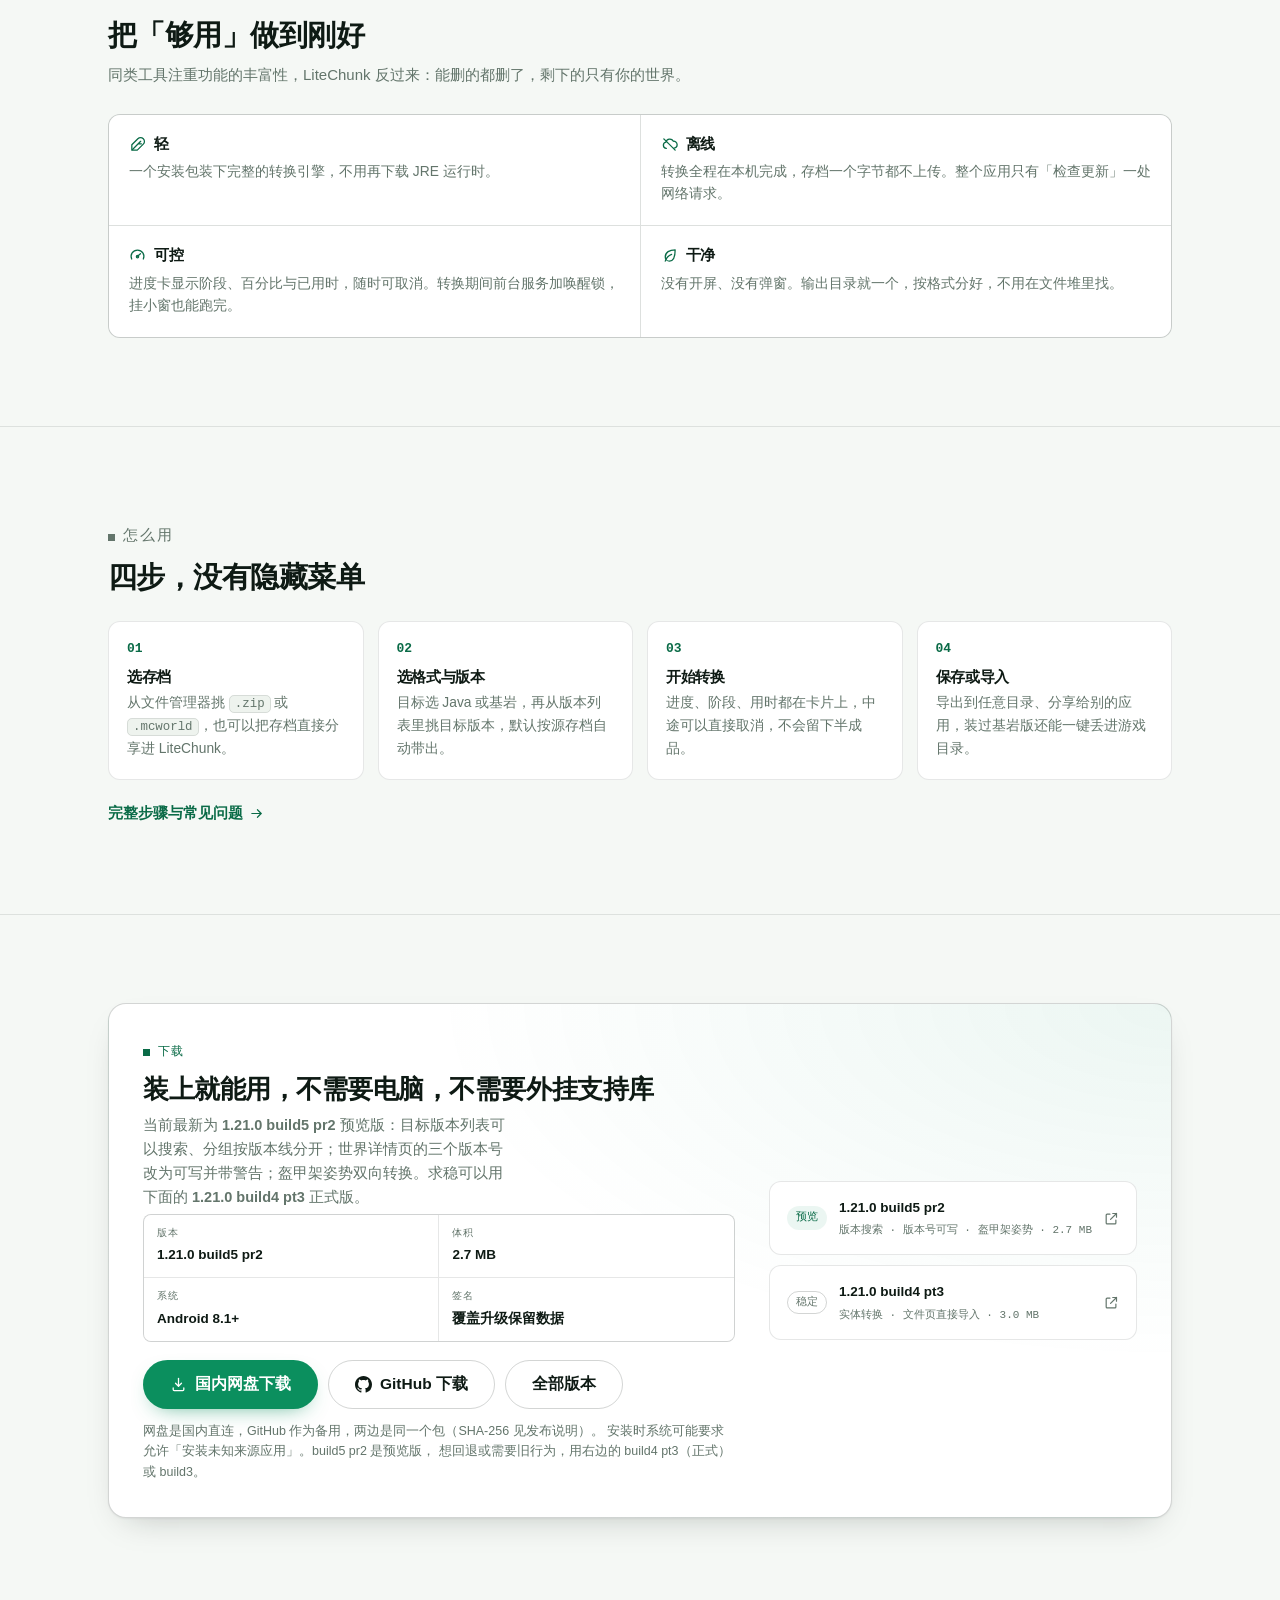
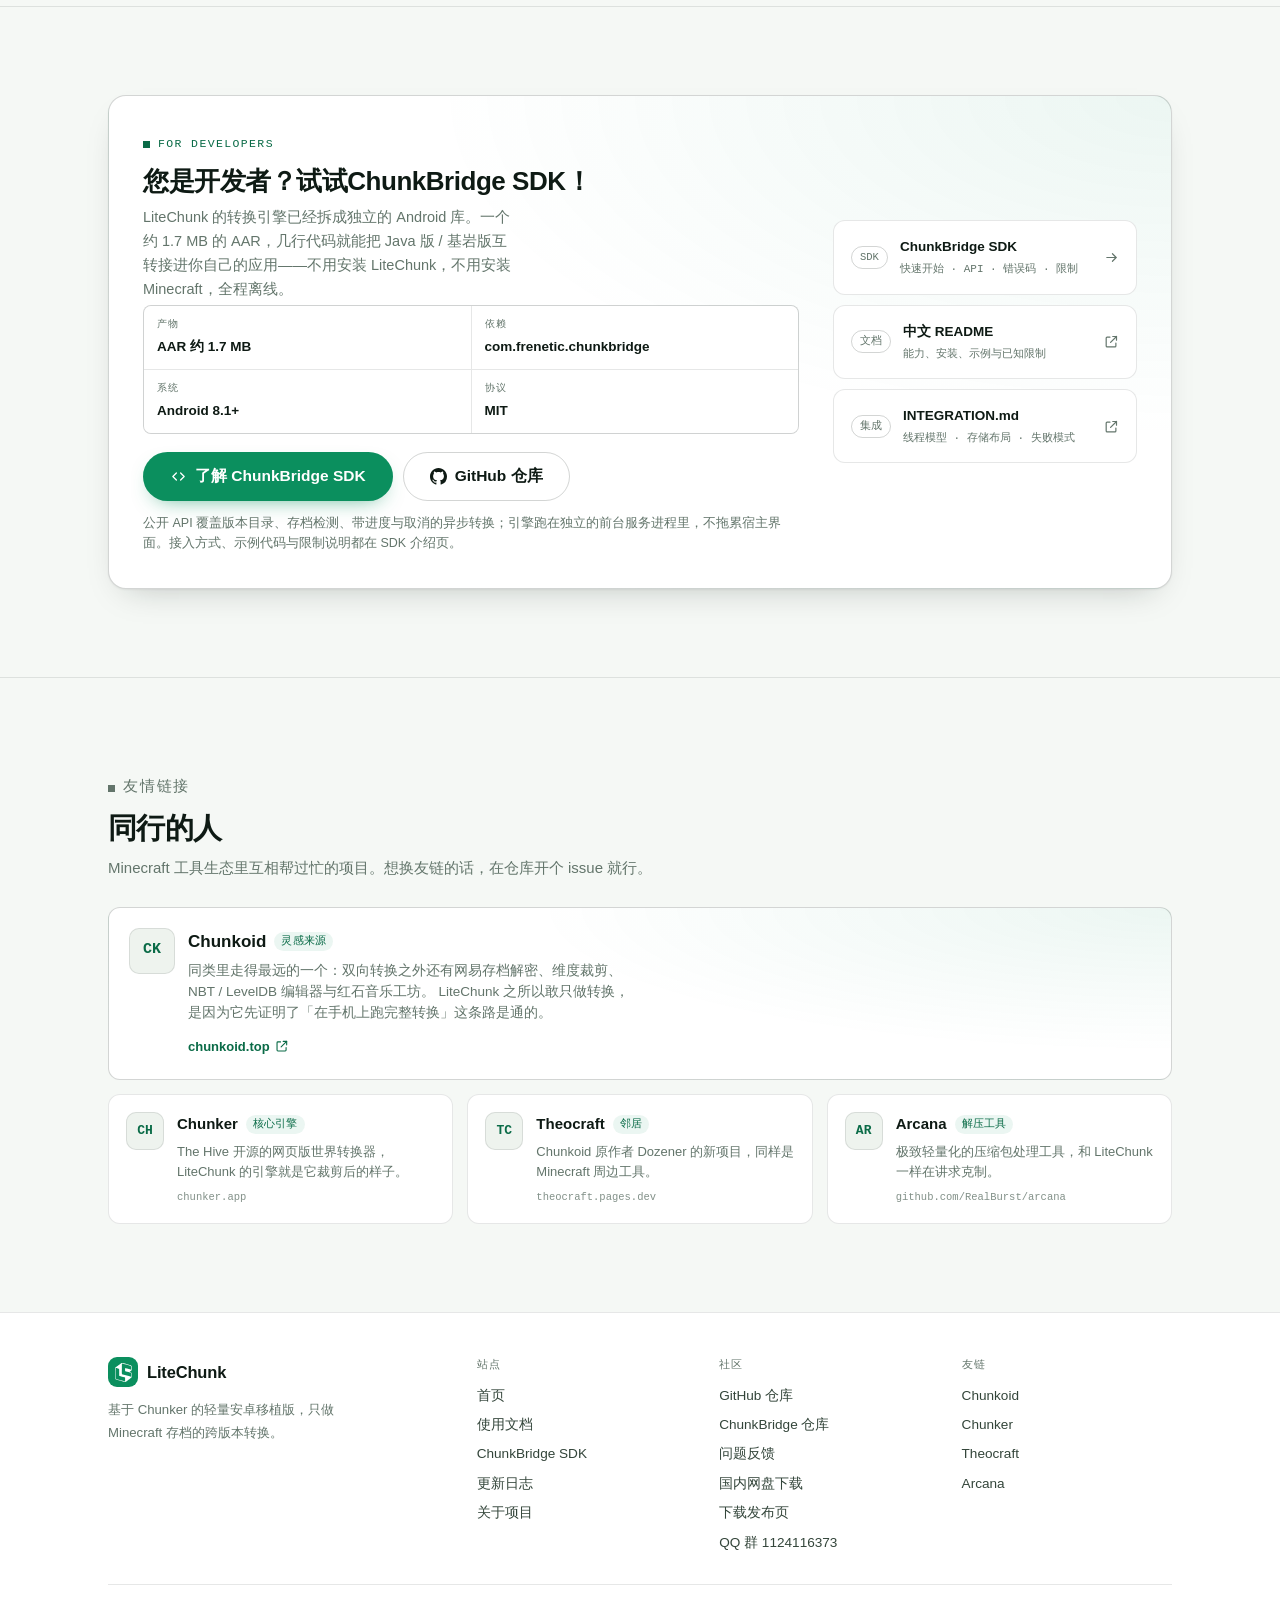
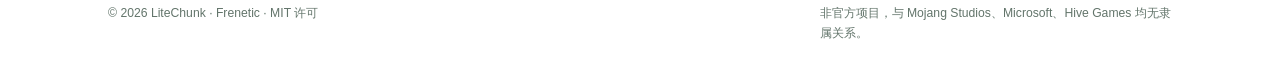
==== commit ea99e6e0: "1.21.0 B5 pr2 docs: 增加国内网盘下载，GitHub 作为备用 安装包已传到网盘，首页主按钮改成「国内网盘下载」，GitHub Release 降为次按钮；使用文档的安装一节、 关于" ====
--- a/website/index.html
+++ b/website/index.html
@@ -440,9 +440,14 @@
             </dl>
 
             <div class="dl__cta" style="margin-top:18px">
-              <a class="btn btn--primary btn--lg" href="https://github.com/FreneticWind60/LiteChunk/releases/latest">
+              <a class="btn btn--primary btn--lg" href="https://user.edgecos.com/s/b47VpUiZ"
+                target="_blank" rel="noopener">
                 <svg aria-hidden="true"><use href="#i-download"></use></svg>
-                下载最新版 APK
+                国内网盘下载
+              </a>
+              <a class="btn btn--ghost btn--lg" href="https://github.com/FreneticWind60/LiteChunk/releases/tag/1.21.0-Build5-pr2">
+                <svg aria-hidden="true"><use href="#i-github"></use></svg>
+                GitHub 下载
               </a>
               <a class="btn btn--ghost btn--lg" href="https://github.com/FreneticWind60/LiteChunk/releases">
                 全部版本
@@ -450,6 +455,7 @@
             </div>
 
             <p class="dl__note">
+              网盘是国内直连，GitHub 作为备用，两边是同一个包（SHA-256 见发布说明）。
               安装时系统可能要求允许「安装未知来源应用」。build5 pr2 是预览版，
               想回退或需要旧行为，用右边的 build4 pt3（正式）或 build3。
             </p>
@@ -633,6 +639,7 @@
             <a href="https://github.com/FreneticWind60/LiteChunk" target="_blank" rel="noopener">GitHub 仓库</a>
             <a href="https://github.com/FreneticWind60/ChunkBridge" target="_blank" rel="noopener">ChunkBridge 仓库</a>
             <a href="https://github.com/FreneticWind60/LiteChunk/issues" target="_blank" rel="noopener">问题反馈</a>
+            <a href="https://user.edgecos.com/s/b47VpUiZ" target="_blank" rel="noopener">国内网盘下载</a>
             <a href="https://github.com/FreneticWind60/LiteChunk/releases" target="_blank" rel="noopener">下载发布页</a>
             <a href="about.html#community">QQ 群 1124116373</a>
           </nav>
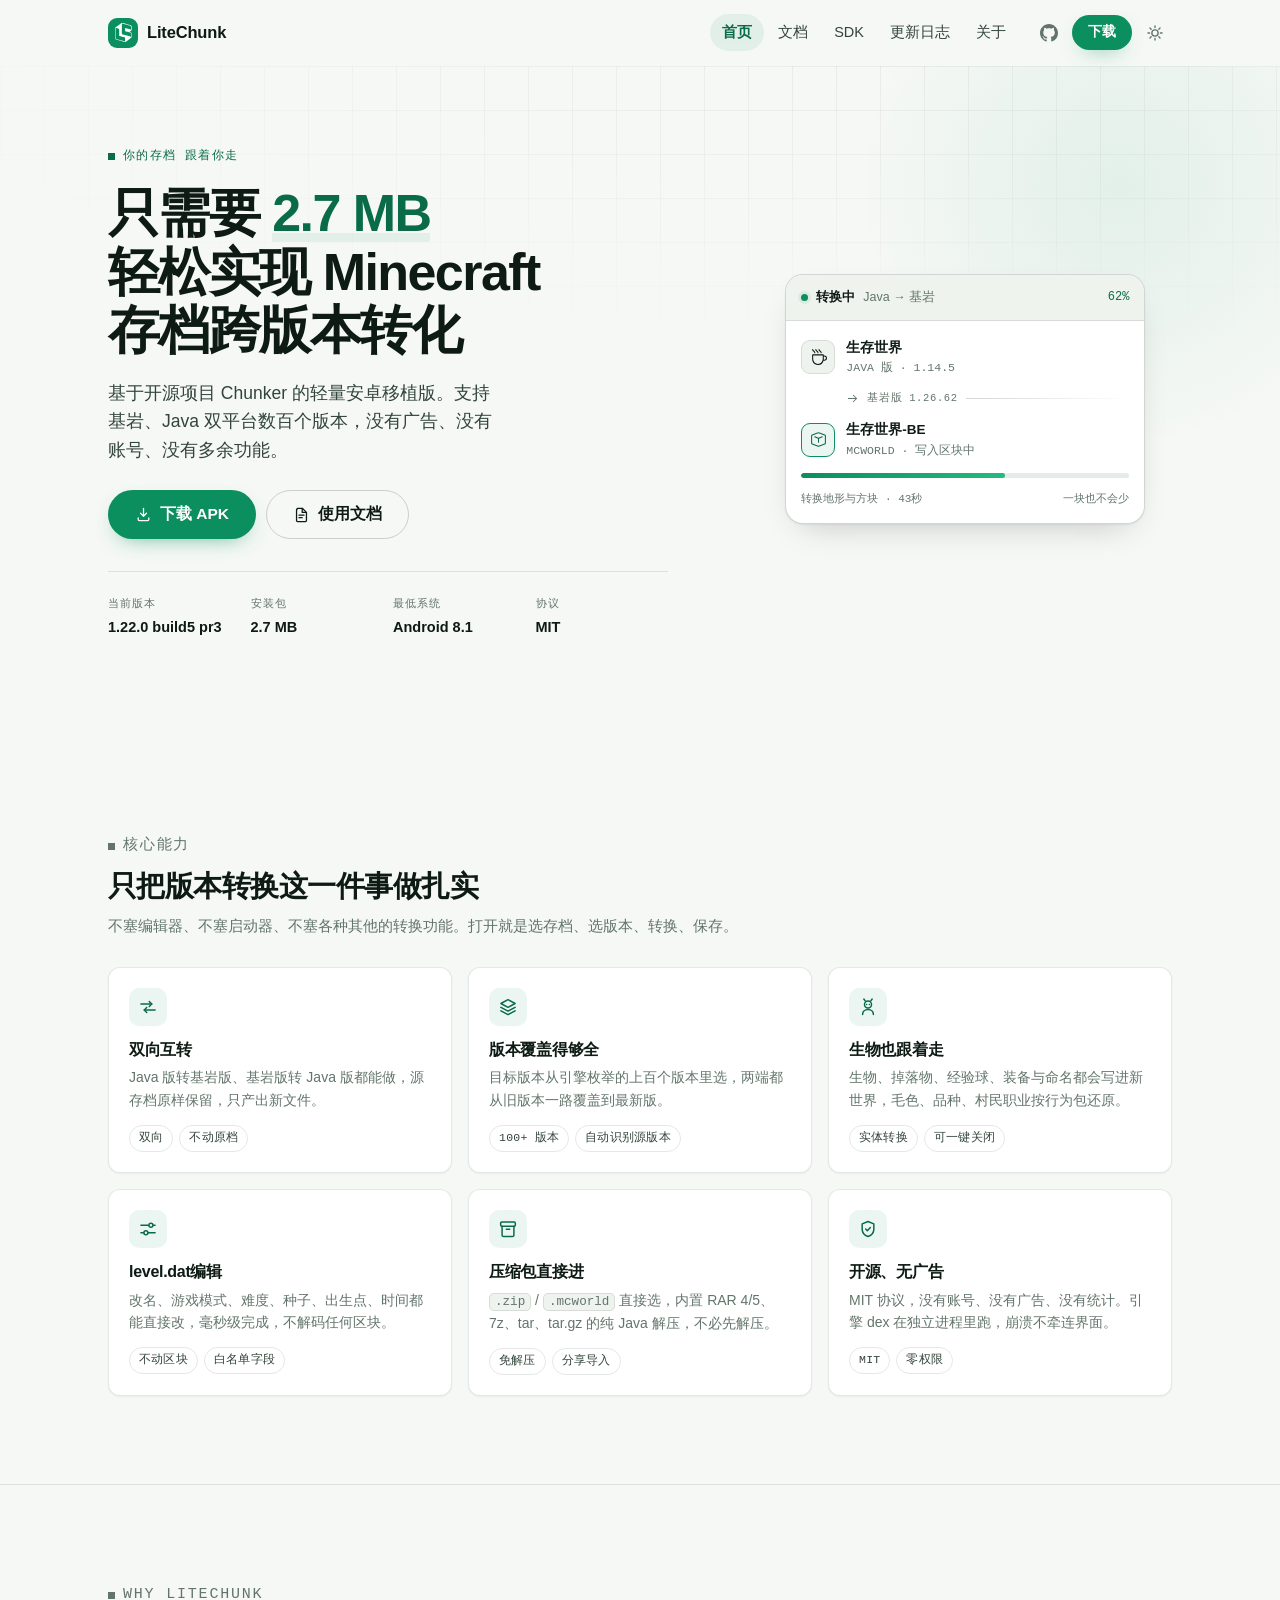
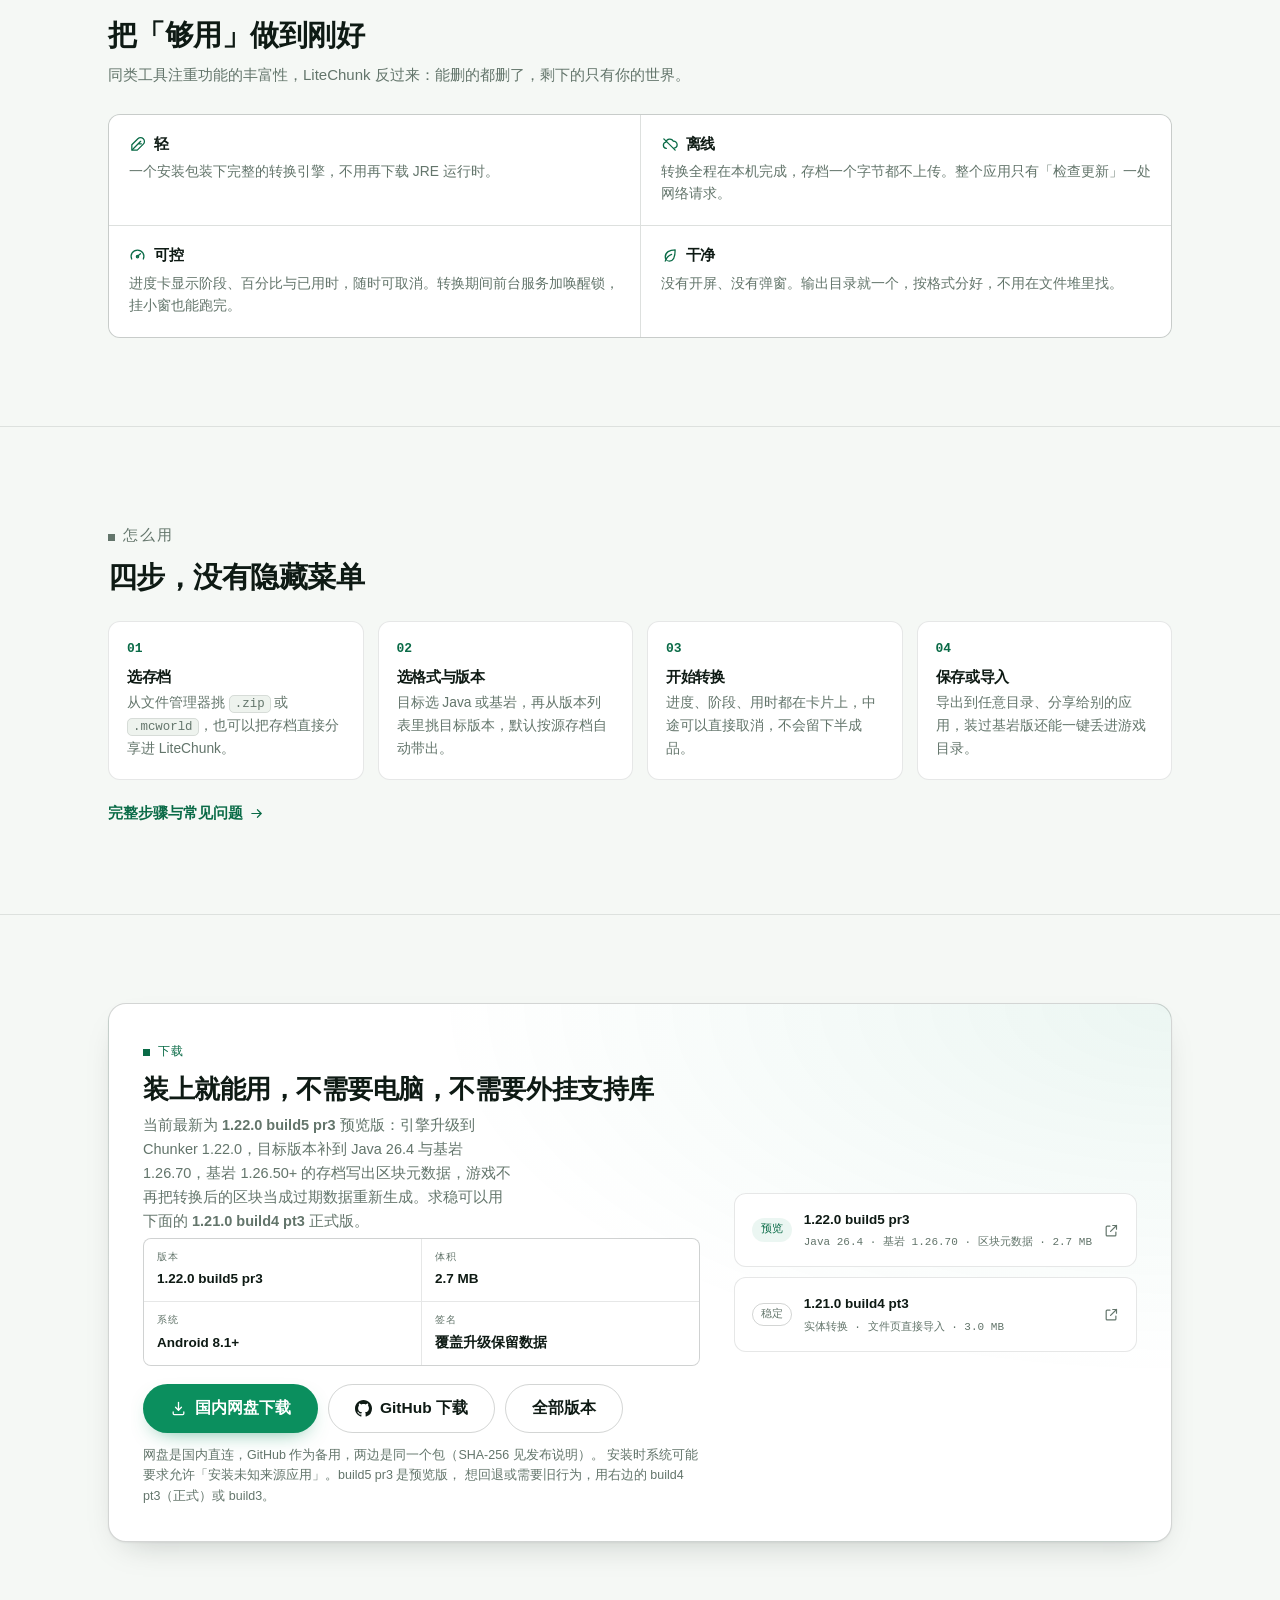
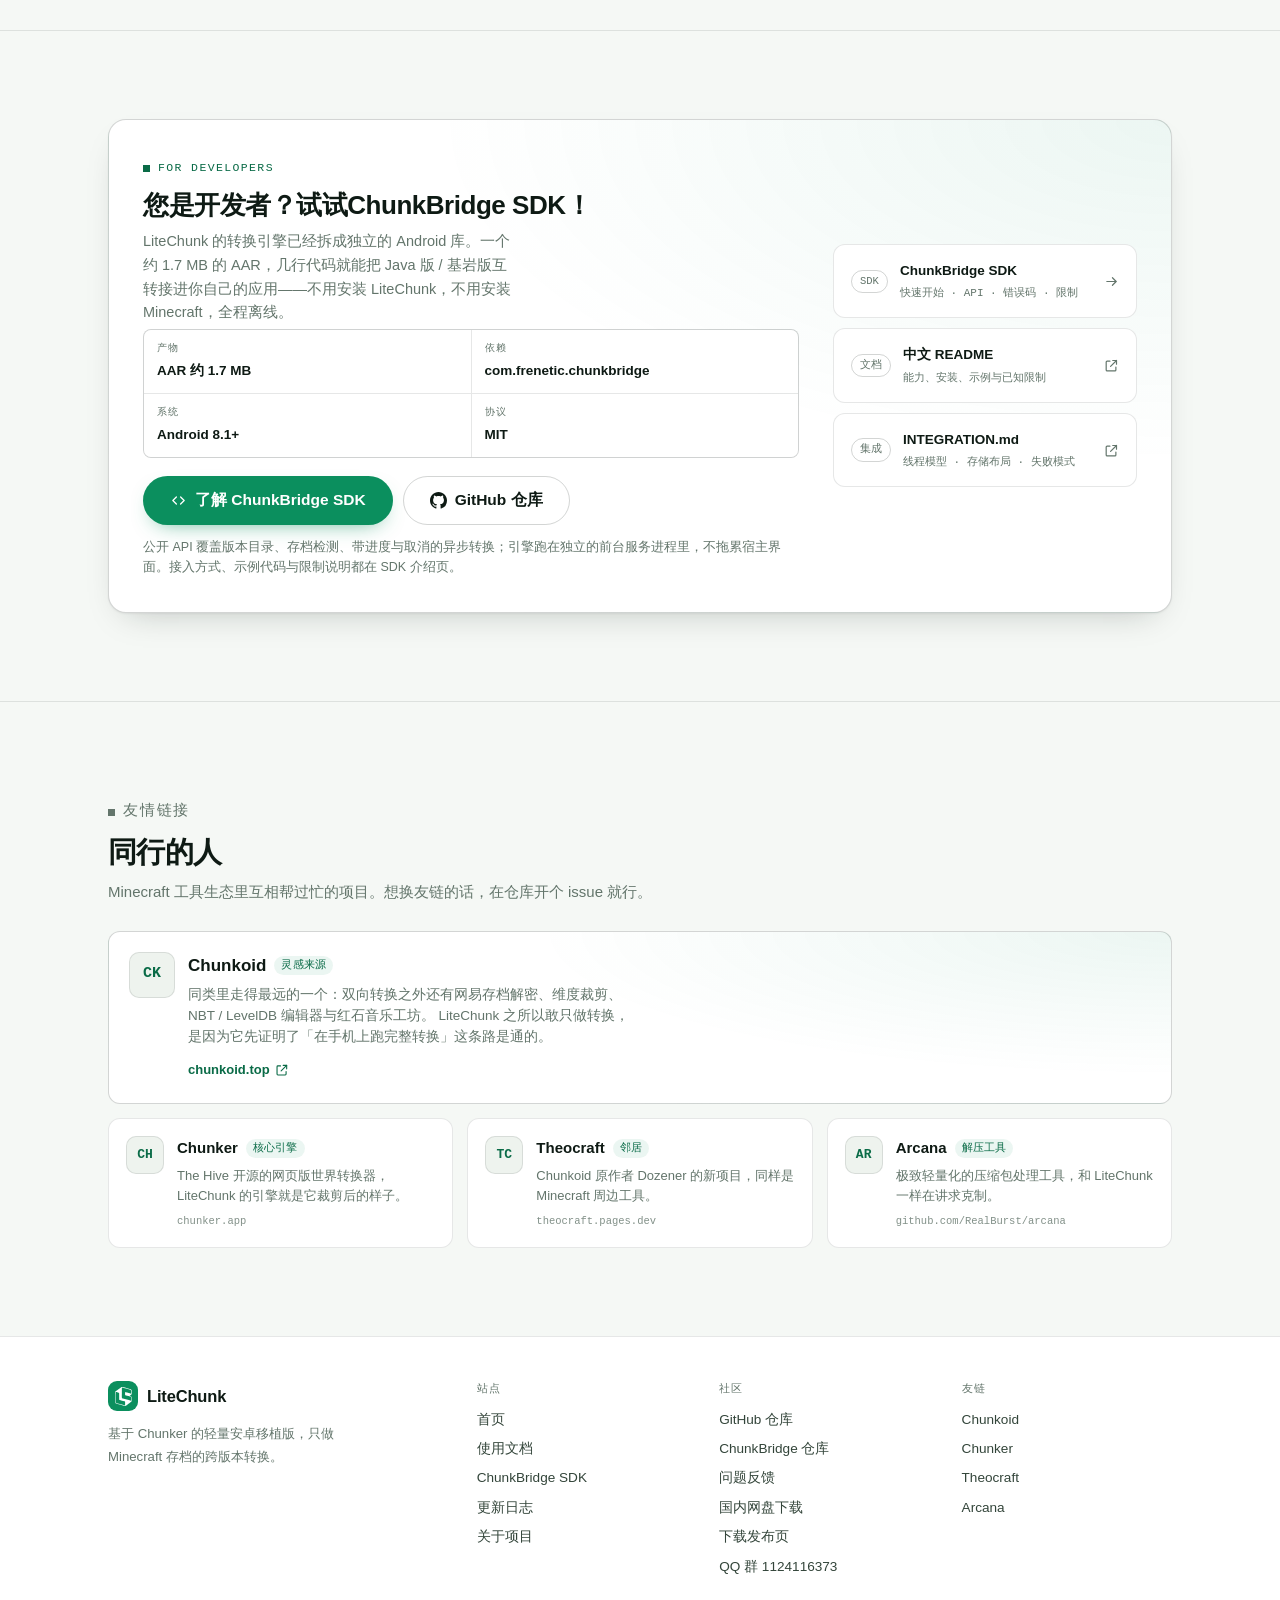
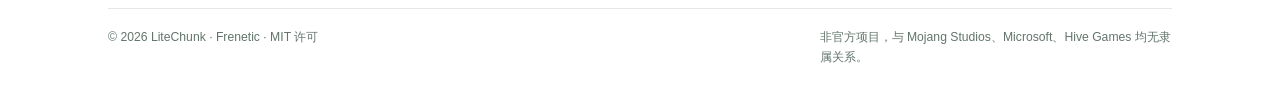
==== commit 7089d9f4: "1.22.0 B5 pr3 docs: 网站更新到 1.22.0 build5 pr3 / SDK 1.0.3" ====
--- a/website/index.html
+++ b/website/index.html
@@ -249,7 +249,7 @@
           </div>
 
           <dl class="hero__facts">
-            <div><dt>当前版本</dt><dd>1.21.0 build5 pr2</dd></div>
+            <div><dt>当前版本</dt><dd>1.22.0 build5 pr3</dd></div>
             <div><dt>安装包</dt><dd>2.7 MB</dd></div>
             <div><dt>最低系统</dt><dd>Android 8.1</dd></div>
             <div><dt>协议</dt><dd>MIT</dd></div>
@@ -429,11 +429,11 @@
             <p class="eyebrow">下载</p>
             <h2 style="margin-top:10px">装上就能用，不需要电脑，不需要外挂支持库</h2>
             <p class="dl__sub">
-              当前最新为 <b>1.21.0 build5 pr2</b> 预览版：目标版本列表可以搜索、分组按版本线分开；世界详情页的三个版本号改为可写并带警告；盔甲架姿势双向转换。求稳可以用下面的 <b>1.21.0 build4 pt3</b> 正式版。
+              当前最新为 <b>1.22.0 build5 pr3</b> 预览版：引擎升级到 Chunker 1.22.0，目标版本补到 Java 26.4 与基岩 1.26.70，基岩 1.26.50+ 的存档写出区块元数据，游戏不再把转换后的区块当成过期数据重新生成。求稳可以用下面的 <b>1.21.0 build4 pt3</b> 正式版。
             </p>
 
             <dl class="dl__meta">
-              <div><dt>版本</dt><dd>1.21.0 build5 pr2</dd></div>
+              <div><dt>版本</dt><dd>1.22.0 build5 pr3</dd></div>
               <div><dt>体积</dt><dd>2.7 MB</dd></div>
               <div><dt>系统</dt><dd>Android 8.1+</dd></div>
               <div><dt>签名</dt><dd>覆盖升级保留数据</dd></div>
@@ -445,7 +445,7 @@
                 <svg aria-hidden="true"><use href="#i-download"></use></svg>
                 国内网盘下载
               </a>
-              <a class="btn btn--ghost btn--lg" href="https://github.com/FreneticWind60/LiteChunk/releases/tag/1.21.0-Build5-pr2">
+              <a class="btn btn--ghost btn--lg" href="https://github.com/FreneticWind60/LiteChunk/releases/tag/1.22.0-Build5-pr3">
                 <svg aria-hidden="true"><use href="#i-github"></use></svg>
                 GitHub 下载
               </a>
@@ -456,18 +456,18 @@
 
             <p class="dl__note">
               网盘是国内直连，GitHub 作为备用，两边是同一个包（SHA-256 见发布说明）。
-              安装时系统可能要求允许「安装未知来源应用」。build5 pr2 是预览版，
+              安装时系统可能要求允许「安装未知来源应用」。build5 pr3 是预览版，
               想回退或需要旧行为，用右边的 build4 pt3（正式）或 build3。
             </p>
           </div>
 
           <div class="dl__rel">
-            <a class="rel" href="https://github.com/FreneticWind60/LiteChunk/releases/tag/1.21.0-Build5-pr2"
+            <a class="rel" href="https://github.com/FreneticWind60/LiteChunk/releases/tag/1.22.0-Build5-pr3"
               target="_blank" rel="noopener">
               <span class="rel__chip rel__chip--pre">预览</span>
               <span class="rel__body">
-                <b>1.21.0 build5 pr2</b>
-                <small>版本搜索 · 版本号可写 · 盔甲架姿势 · 2.7 MB</small>
+                <b>1.22.0 build5 pr3</b>
+                <small>Java 26.4 · 基岩 1.26.70 · 区块元数据 · 2.7 MB</small>
               </span>
               <svg class="rel__go" aria-hidden="true"><use href="#i-external"></use></svg>
             </a>
